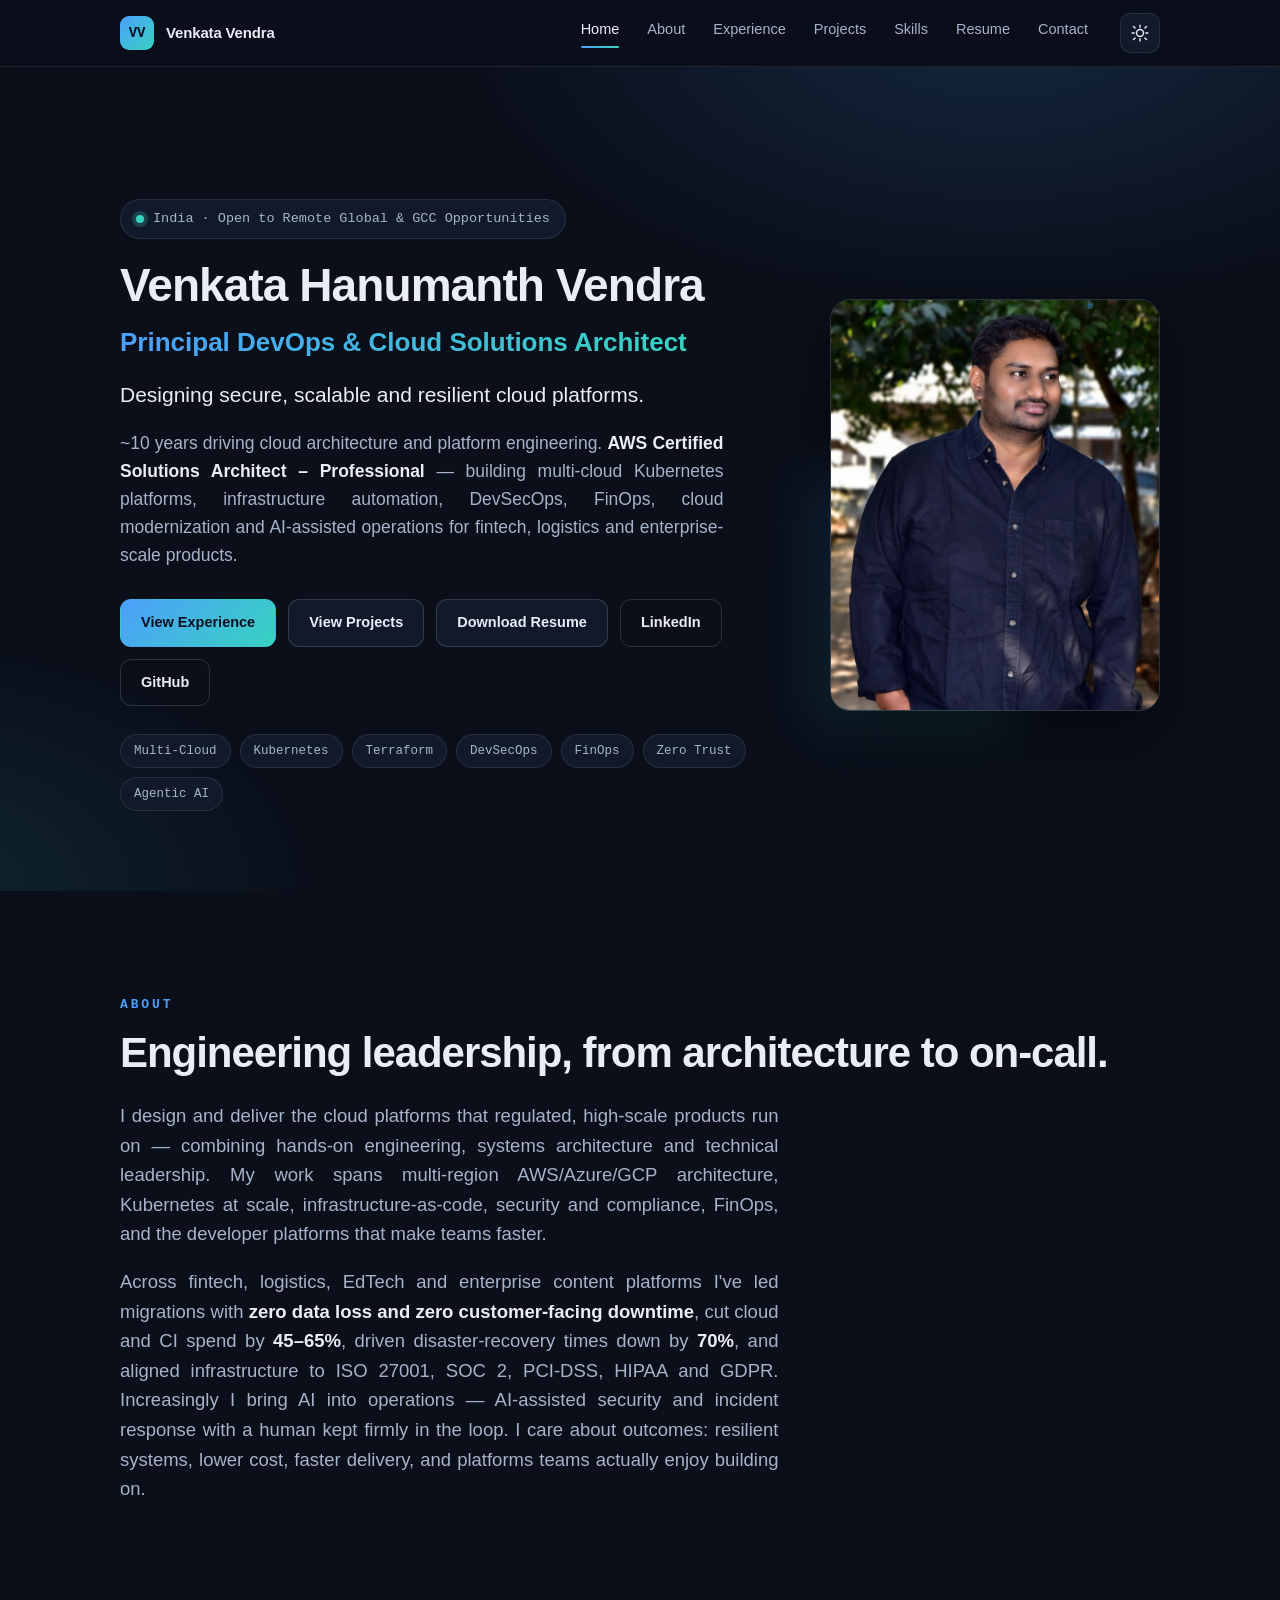
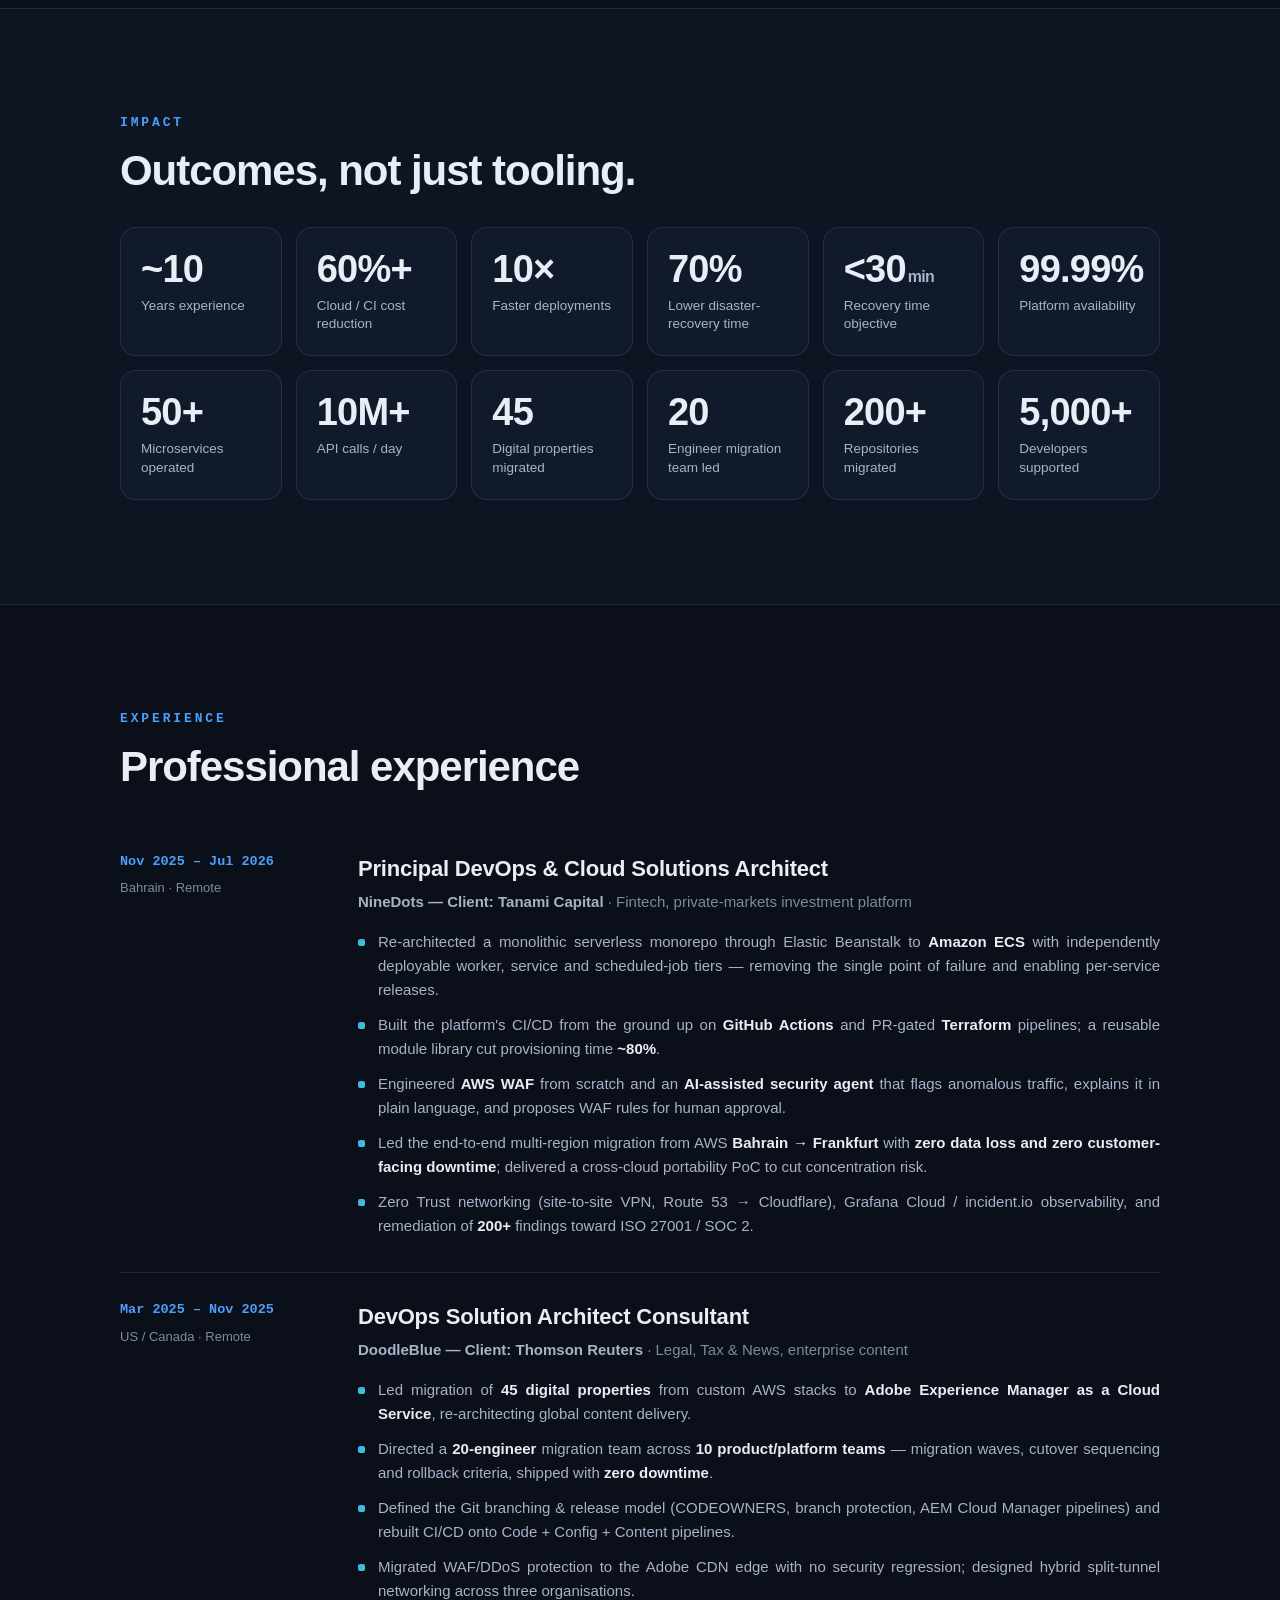
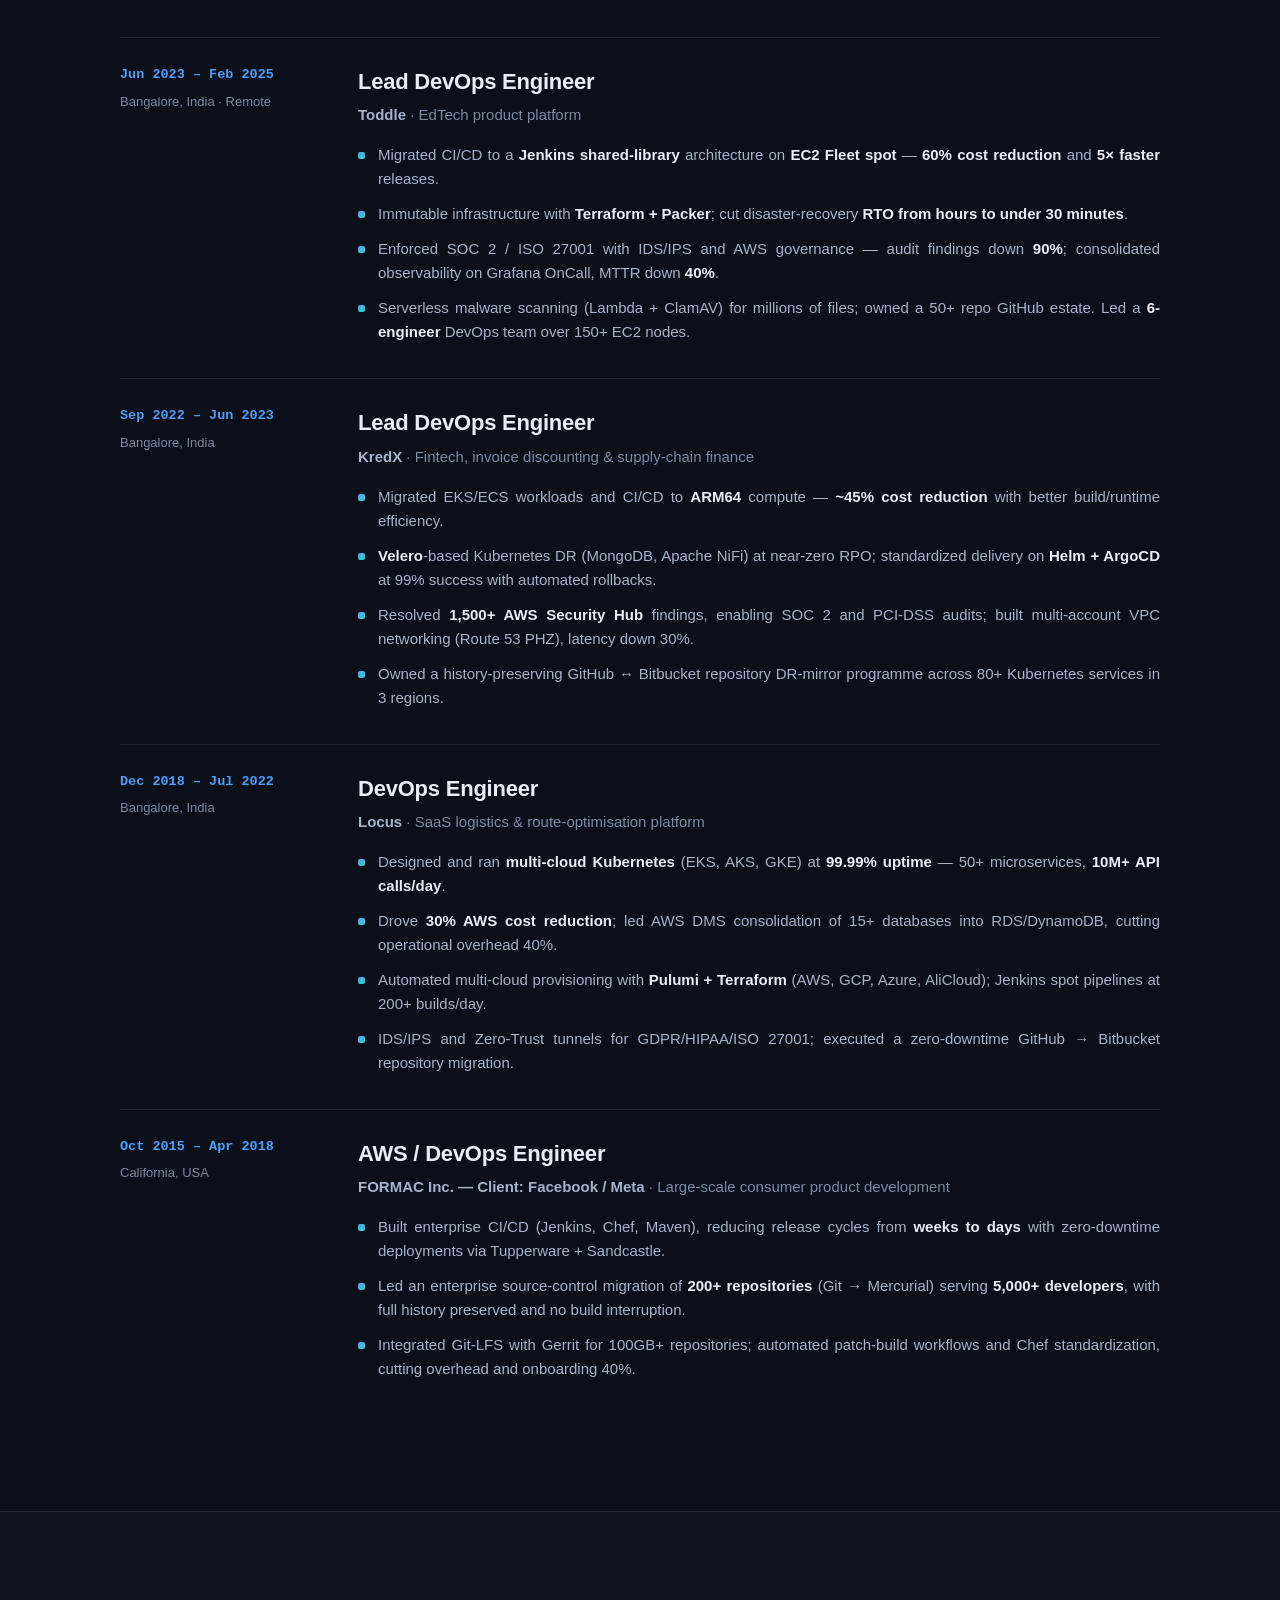
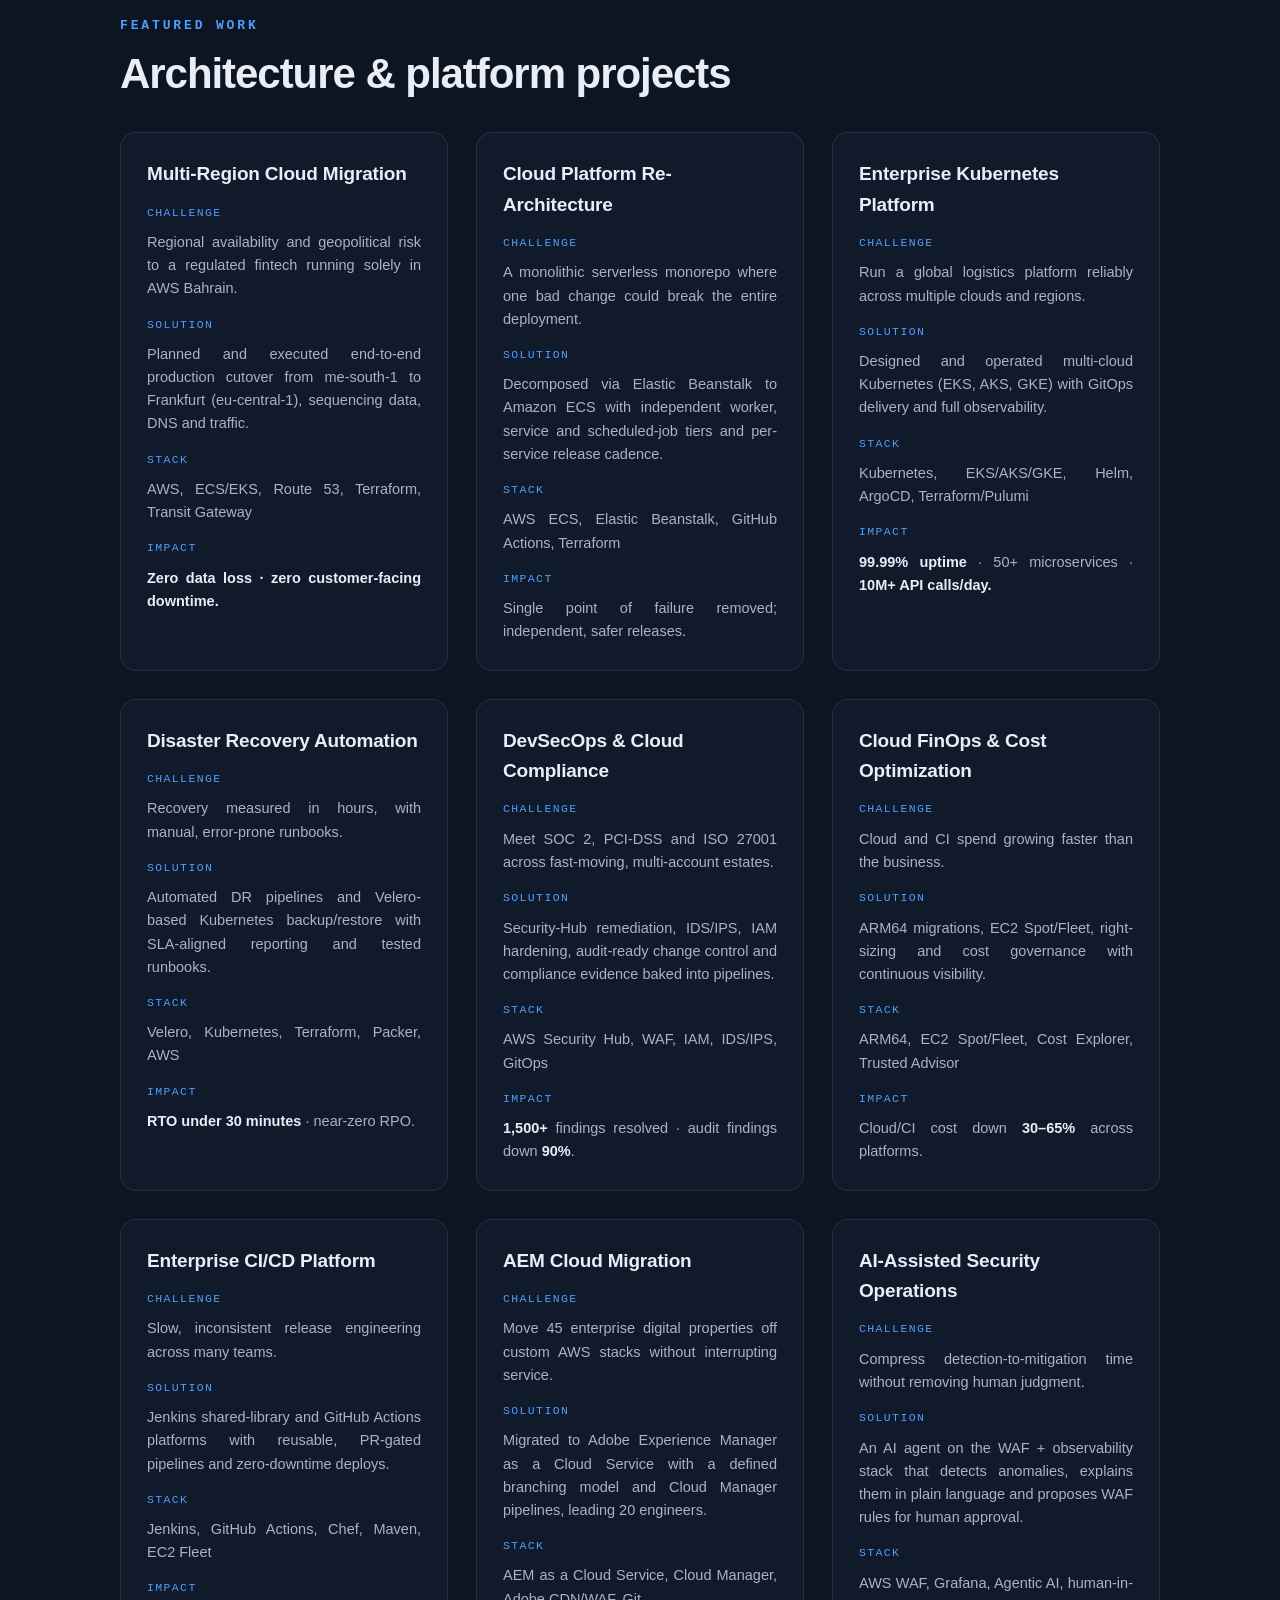
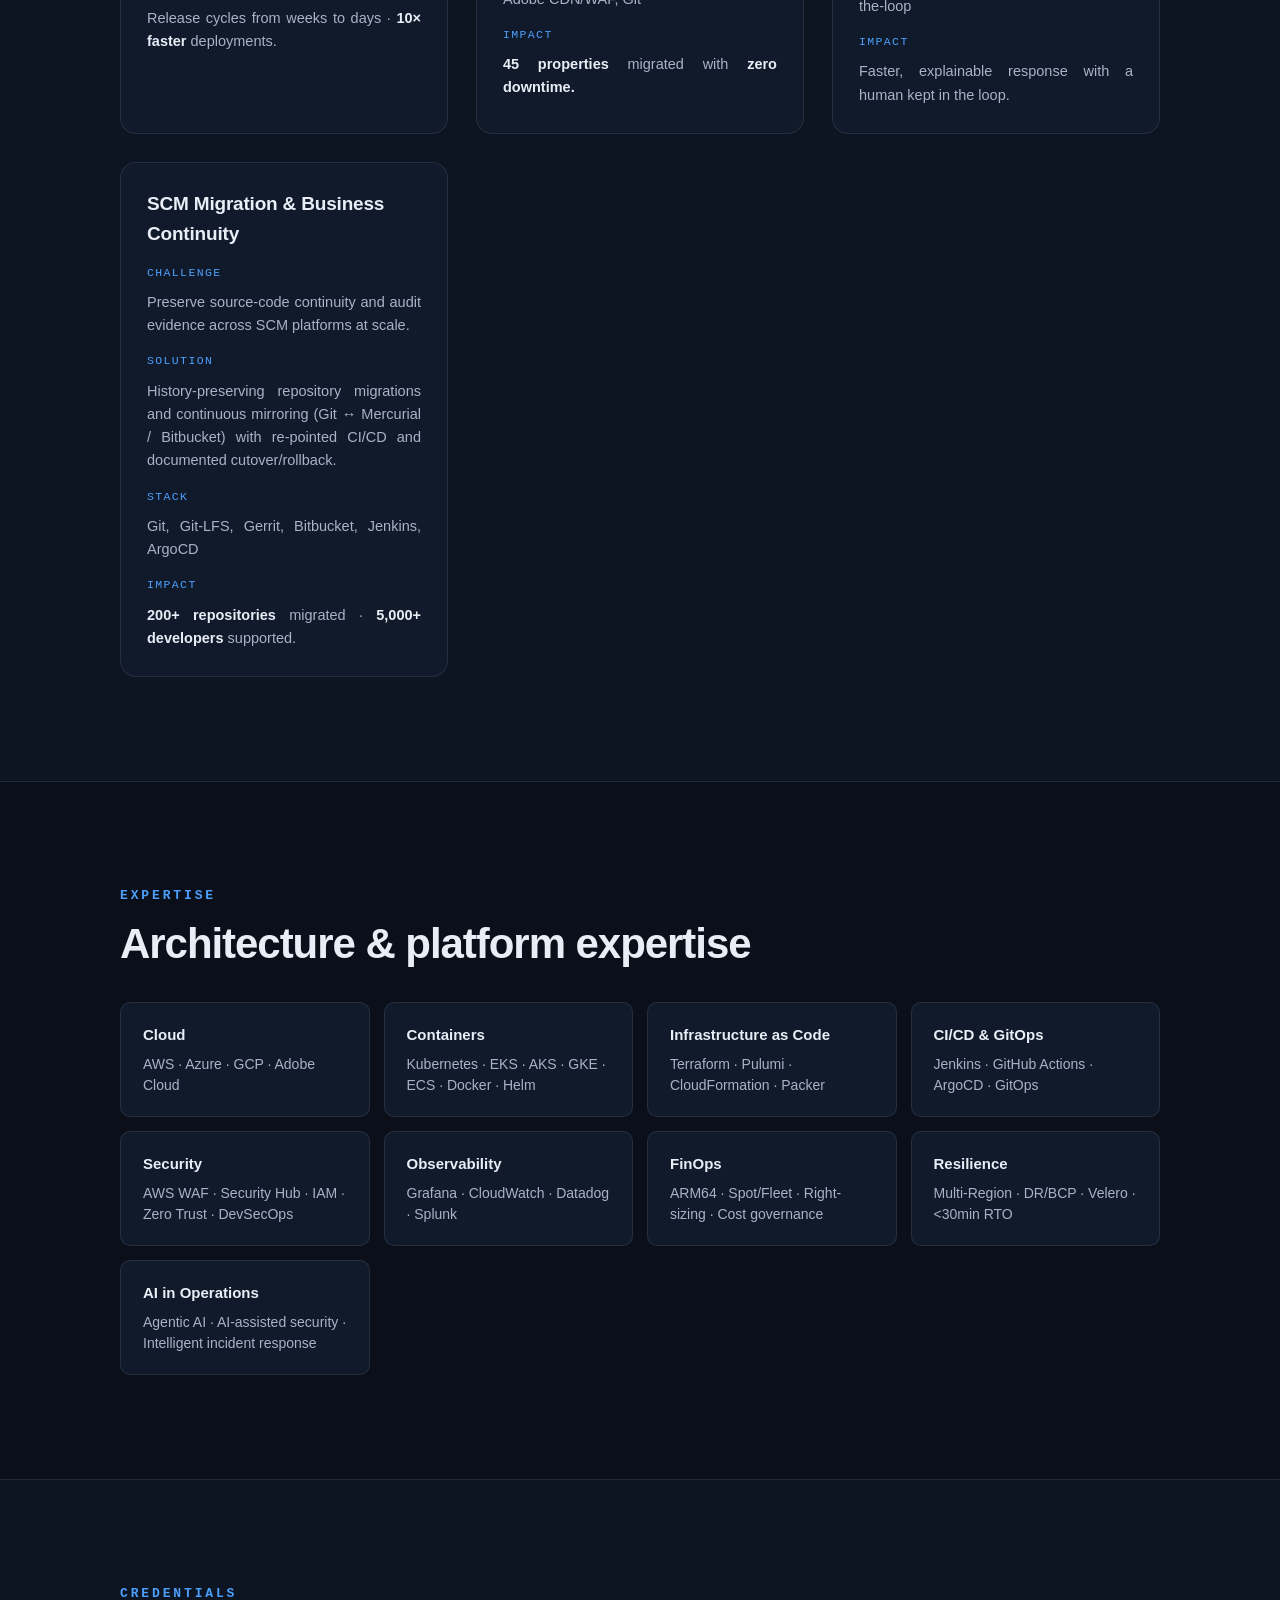
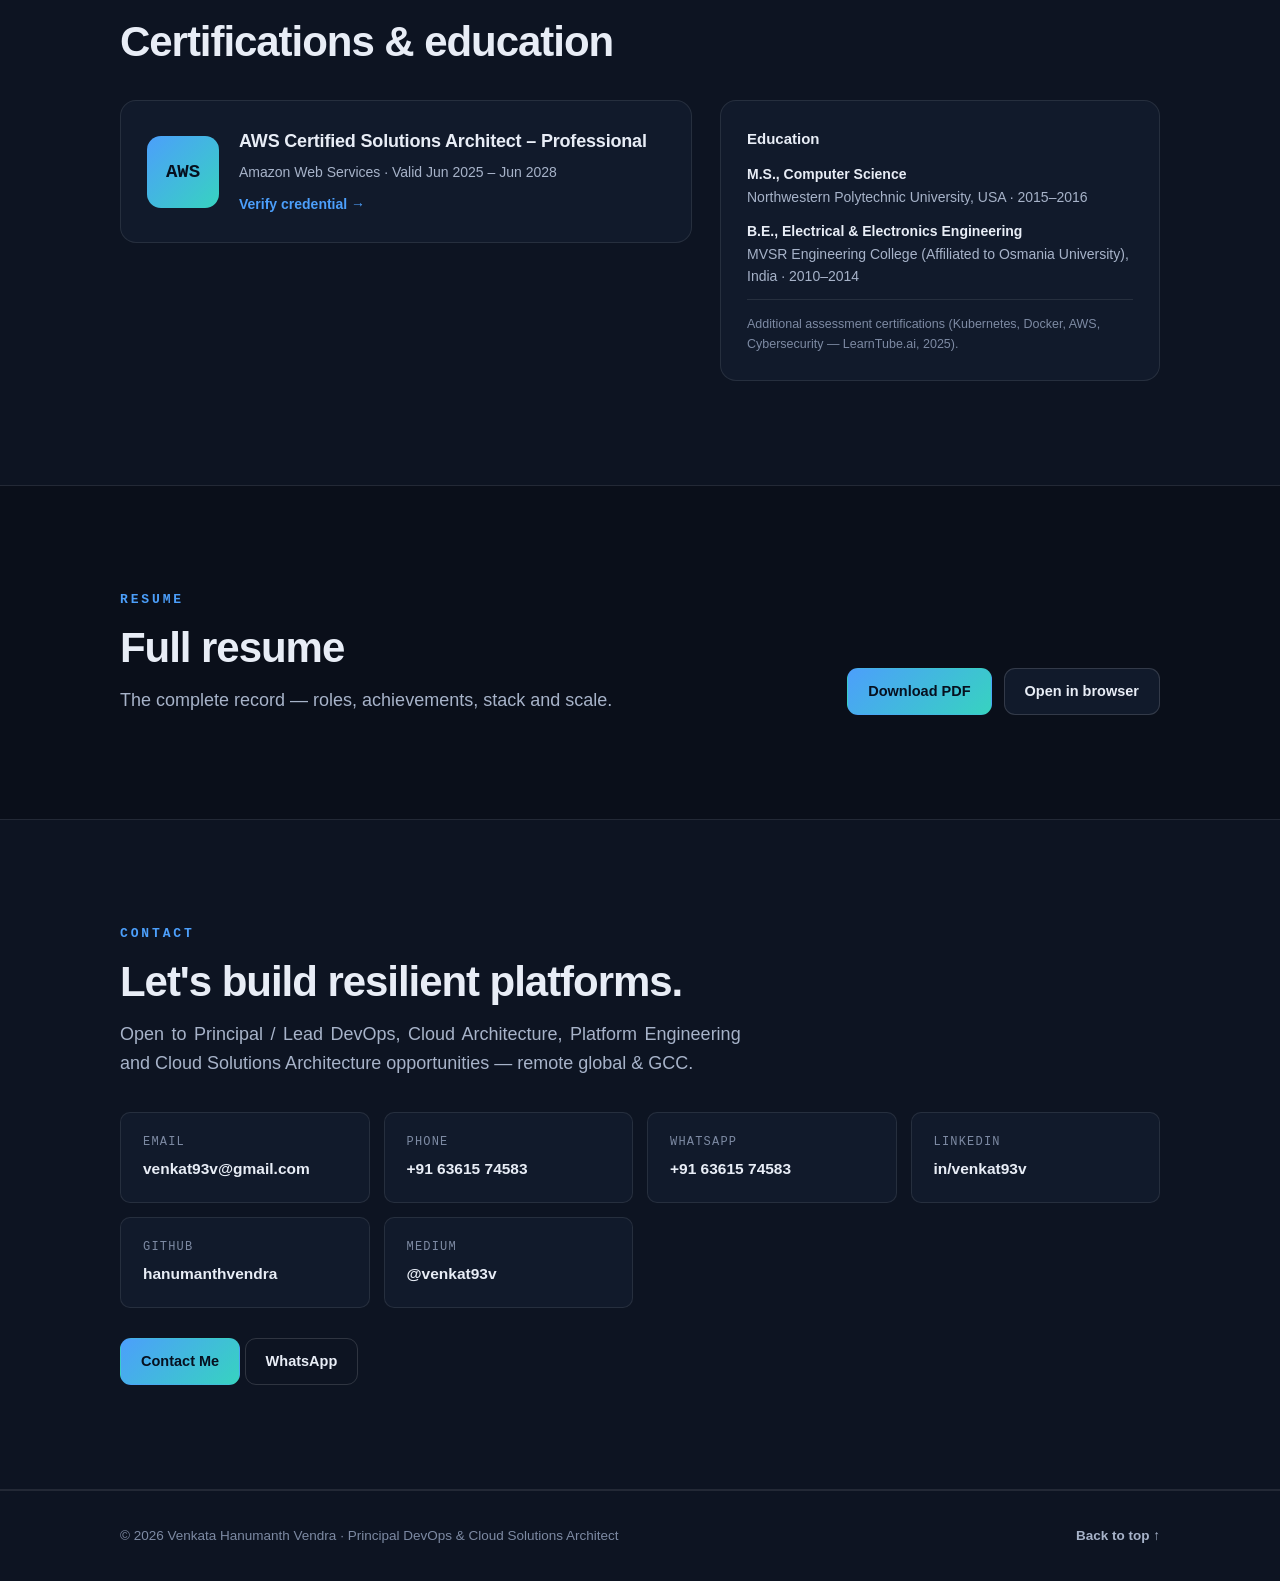
==== index.html @ 3eb90b25 "Update B.E. education to MVSR Engineering College. Clarify the undergraduate institution as MVSR, af" ====
<!doctype html>
<html lang="en" data-theme="dark">
<head>
<meta charset="utf-8">
<meta name="viewport" content="width=device-width, initial-scale=1">
<meta name="color-scheme" content="dark light">

<title>Venkata Hanumanth Vendra | Principal DevOps &amp; Cloud Solutions Architect</title>
<meta name="description" content="Venkata Hanumanth Vendra — Principal DevOps &amp; Cloud Solutions Architect. AWS Certified Solutions Architect – Professional with ~10 years designing secure, scalable, multi-cloud platforms: Kubernetes, Terraform, DevSecOps, FinOps and AI-assisted operations.">
<meta name="author" content="Venkata Hanumanth Vendra">
<link rel="canonical" href="https://hanumanthvendra.github.io/">
<meta name="robots" content="index, follow">

<!-- Open Graph / social -->
<meta property="og:type" content="profile">
<meta property="og:site_name" content="Venkata Hanumanth Vendra">
<meta property="og:title" content="Venkata Hanumanth Vendra | Principal DevOps &amp; Cloud Solutions Architect">
<meta property="og:description" content="AWS Certified Solutions Architect – Professional with ~10 years designing secure, scalable, resilient multi-cloud platforms. Kubernetes · Terraform · DevSecOps · FinOps · AI-assisted operations.">
<meta property="og:url" content="https://hanumanthvendra.github.io/">
<meta property="og:image" content="https://hanumanthvendra.github.io/assets/images/og-image.png">
<meta property="og:image:width" content="1200">
<meta property="og:image:height" content="630">
<meta property="profile:first_name" content="Venkata Hanumanth">
<meta property="profile:last_name" content="Vendra">
<meta name="twitter:card" content="summary_large_image">
<meta name="twitter:title" content="Venkata Hanumanth Vendra | Principal DevOps &amp; Cloud Solutions Architect">
<meta name="twitter:description" content="~10 years designing secure, scalable, resilient multi-cloud platforms. AWS SA – Professional.">
<meta name="twitter:image" content="https://hanumanthvendra.github.io/assets/images/og-image.png">

<meta name="theme-color" content="#0a0f1a">
<link rel="icon" href="assets/images/favicon.svg" type="image/svg+xml">
<!-- Set theme before paint to avoid a flash of the wrong theme -->
<script>
(function(){try{var t=localStorage.getItem('theme');
if(t!=='light'&&t!=='dark')t='dark';
document.documentElement.setAttribute('data-theme',t);}catch(e){}})();
</script>
<link rel="stylesheet" href="assets/css/style.css">

<!-- JSON-LD: Person / ProfilePage -->
<script type="application/ld+json">
{
  "@context": "https://schema.org",
  "@type": "ProfilePage",
  "dateModified": "2026-08-17",
  "mainEntity": {
    "@type": "Person",
    "name": "Venkata Hanumanth Vendra",
    "alternateName": "Venkata V",
    "jobTitle": "Principal DevOps & Cloud Solutions Architect",
    "description": "AWS Certified Solutions Architect – Professional with ~10 years in DevOps transformation, cloud architecture and platform engineering across AWS, Azure and GCP.",
    "url": "https://hanumanthvendra.github.io/",
    "email": "mailto:venkat93v@gmail.com",
    "telephone": "+916361574583",
    "contactPoint": { "@type": "ContactPoint", "contactType": "personal", "telephone": "+916361574583", "email": "venkat93v@gmail.com" },
    "address": { "@type": "PostalAddress", "addressCountry": "India" },
    "knowsAbout": ["AWS","Azure","Google Cloud","Kubernetes","Terraform","Pulumi","Platform Engineering","DevSecOps","FinOps","Cloud Security","Observability","Disaster Recovery","Multi-Region Architecture","Zero Trust","Agentic AI"],
    "alumniOf": [
      { "@type": "CollegeOrUniversity", "name": "Northwestern Polytechnic University" },
      { "@type": "CollegeOrUniversity", "name": "MVSR Engineering College", "description": "Affiliated to Osmania University" }
    ],
    "hasCredential": {
      "@type": "EducationalOccupationalCredential",
      "credentialCategory": "certification",
      "name": "AWS Certified Solutions Architect – Professional",
      "recognizedBy": { "@type": "Organization", "name": "Amazon Web Services" }
    },
    "sameAs": [
      "https://www.linkedin.com/in/venkat93v",
      "https://github.com/hanumanthvendra",
      "https://medium.com/@venkat93v"
    ]
  }
}
</script>
</head>
<body>

<a class="skip-link" href="#about">Skip to content</a>

<!-- ============ NAV ============ -->
<header class="nav" id="top">
  <div class="wrap nav__inner">
    <a class="brand" href="#top" aria-label="Venkata Hanumanth Vendra — home">
      <span class="brand__mark" aria-hidden="true">VV</span>
      <span class="brand__name">Venkata&nbsp;Vendra</span>
    </a>

    <nav class="nav__links" id="menu" aria-label="Primary">
      <a href="#top" class="is-active">Home</a>
      <a href="#about">About</a>
      <a href="#experience">Experience</a>
      <a href="#projects">Projects</a>
      <a href="#skills">Skills</a>
      <a href="#resume">Resume</a>
      <a href="#contact">Contact</a>
    </nav>

    <div class="nav__actions">
      <button class="icon-btn" id="theme-toggle" type="button" aria-label="Toggle dark and light theme" aria-pressed="false">
        <svg class="i-sun" viewBox="0 0 24 24" aria-hidden="true"><circle cx="12" cy="12" r="4.2"/><g stroke-linecap="round"><path d="M12 2.5v2.6M12 18.9v2.6M4.2 4.2l1.9 1.9M17.9 17.9l1.9 1.9M2.5 12h2.6M18.9 12h2.6M4.2 19.8l1.9-1.9M17.9 6.1l1.9-1.9"/></g></svg>
        <svg class="i-moon" viewBox="0 0 24 24" aria-hidden="true"><path d="M20 14.5A8 8 0 1 1 9.5 4a6.4 6.4 0 0 0 10.5 10.5z"/></svg>
      </button>
      <button class="icon-btn nav__burger" id="burger" type="button" aria-label="Open menu" aria-expanded="false" aria-controls="menu">
        <span></span><span></span><span></span>
      </button>
    </div>
  </div>
</header>

<main>

<!-- ============ HERO ============ -->
<section class="hero" aria-labelledby="hero-name">
  <div class="wrap hero__inner">
    <div class="hero__text">
    <p class="hero__status"><span class="dot" aria-hidden="true"></span> India · Open to Remote Global &amp; GCC Opportunities</p>
    <h1 class="hero__name" id="hero-name">Venkata Hanumanth Vendra</h1>
    <p class="hero__title">Principal DevOps &amp; Cloud Solutions Architect</p>
    <p class="hero__tagline">Designing secure, scalable and resilient cloud platforms.</p>
    <p class="hero__desc">
      ~10 years driving cloud architecture and platform engineering. <strong>AWS Certified Solutions
      Architect – Professional</strong> — building multi-cloud Kubernetes platforms, infrastructure
      automation, DevSecOps, FinOps, cloud modernization and AI-assisted operations for fintech,
      logistics and enterprise-scale products.
    </p>
    <div class="hero__cta">
      <a class="btn btn--primary" href="#experience">View Experience</a>
      <a class="btn" href="#projects">View Projects</a>
      <a class="btn" href="assets/Venkata_Hanumanth_Vendra_Resume.pdf" download>Download Resume</a>
      <a class="btn btn--ghost" href="https://www.linkedin.com/in/venkat93v" target="_blank" rel="noopener noreferrer">LinkedIn</a>
      <a class="btn btn--ghost" href="https://github.com/hanumanthvendra" target="_blank" rel="noopener noreferrer">GitHub</a>
    </div>
    <ul class="hero__chips" aria-label="Focus areas">
      <li>Multi-Cloud</li><li>Kubernetes</li><li>Terraform</li><li>DevSecOps</li>
      <li>FinOps</li><li>Zero Trust</li><li>Agentic AI</li>
    </ul>
    </div><!-- /.hero__text -->

    <figure class="hero__figure">
      <img src="assets/images/venkata.jpg" alt="Portrait of Venkata Hanumanth Vendra"
           width="440" height="440" decoding="async"
           onerror="this.closest('.hero__figure').remove()">
    </figure>
  </div>
</section>

<!-- ============ ABOUT ============ -->
<section id="about" class="section" aria-labelledby="about-h">
  <div class="wrap">
    <p class="eyebrow reveal">About</p>
    <h2 class="section__title reveal" id="about-h">Engineering leadership, from architecture to on-call.</h2>
    <div class="about reveal">
      <p>
        I design and deliver the cloud platforms that regulated, high-scale products run on — combining
        hands-on engineering, systems architecture and technical leadership. My work spans multi-region
        AWS/Azure/GCP architecture, Kubernetes at scale, infrastructure-as-code, security and compliance,
        FinOps, and the developer platforms that make teams faster.
      </p>
      <p>
        Across fintech, logistics, EdTech and enterprise content platforms I've led migrations with
        <strong>zero data loss and zero customer-facing downtime</strong>, cut cloud and CI spend by
        <strong>45–65%</strong>, driven disaster-recovery times down by <strong>70%</strong>, and
        aligned infrastructure to ISO&nbsp;27001, SOC&nbsp;2, PCI-DSS, HIPAA and GDPR. Increasingly I
        bring AI into operations — AI-assisted security and incident response with a human kept firmly
        in the loop. I care about outcomes: resilient systems, lower cost, faster delivery, and
        platforms teams actually enjoy building on.
      </p>
    </div>
  </div>
</section>

<!-- ============ IMPACT / METRICS ============ -->
<section id="impact" class="section section--tint" aria-labelledby="impact-h">
  <div class="wrap">
    <p class="eyebrow reveal">Impact</p>
    <h2 class="section__title reveal" id="impact-h">Outcomes, not just tooling.</h2>
    <ul class="metrics" role="list">
      <li class="metric reveal"><span class="metric__n">~10</span><span class="metric__l">Years experience</span></li>
      <li class="metric reveal"><span class="metric__n">60%+</span><span class="metric__l">Cloud / CI cost reduction</span></li>
      <li class="metric reveal"><span class="metric__n">10&times;</span><span class="metric__l">Faster deployments</span></li>
      <li class="metric reveal"><span class="metric__n">70%</span><span class="metric__l">Lower disaster-recovery time</span></li>
      <li class="metric reveal"><span class="metric__n">&lt;30<small>min</small></span><span class="metric__l">Recovery time objective</span></li>
      <li class="metric reveal"><span class="metric__n">99.99%</span><span class="metric__l">Platform availability</span></li>
      <li class="metric reveal"><span class="metric__n">50+</span><span class="metric__l">Microservices operated</span></li>
      <li class="metric reveal"><span class="metric__n">10M+</span><span class="metric__l">API calls / day</span></li>
      <li class="metric reveal"><span class="metric__n">45</span><span class="metric__l">Digital properties migrated</span></li>
      <li class="metric reveal"><span class="metric__n">20</span><span class="metric__l">Engineer migration team led</span></li>
      <li class="metric reveal"><span class="metric__n">200+</span><span class="metric__l">Repositories migrated</span></li>
      <li class="metric reveal"><span class="metric__n">5,000+</span><span class="metric__l">Developers supported</span></li>
    </ul>
  </div>
</section>

<!-- ============ EXPERIENCE ============ -->
<section id="experience" class="section" aria-labelledby="exp-h">
  <div class="wrap">
    <p class="eyebrow reveal">Experience</p>
    <h2 class="section__title reveal" id="exp-h">Professional experience</h2>

    <ol class="timeline" role="list">

      <li class="tl reveal">
        <div class="tl__meta">
          <span class="tl__date">Nov 2025 – Jul 2026</span>
          <span class="tl__loc">Bahrain · Remote</span>
        </div>
        <div class="tl__body">
          <h3 class="tl__role">Principal DevOps &amp; Cloud Solutions Architect</h3>
          <p class="tl__org">NineDots — Client: Tanami Capital <span class="tl__type">· Fintech, private-markets investment platform</span></p>
          <ul class="tl__points">
            <li>Re-architected a monolithic serverless monorepo through Elastic Beanstalk to <strong>Amazon ECS</strong> with independently deployable worker, service and scheduled-job tiers — removing the single point of failure and enabling per-service releases.</li>
            <li>Built the platform's CI/CD from the ground up on <strong>GitHub Actions</strong> and PR-gated <strong>Terraform</strong> pipelines; a reusable module library cut provisioning time <strong>~80%</strong>.</li>
            <li>Engineered <strong>AWS WAF</strong> from scratch and an <strong>AI-assisted security agent</strong> that flags anomalous traffic, explains it in plain language, and proposes WAF rules for human approval.</li>
            <li>Led the end-to-end multi-region migration from AWS <strong>Bahrain → Frankfurt</strong> with <strong>zero data loss and zero customer-facing downtime</strong>; delivered a cross-cloud portability PoC to cut concentration risk.</li>
            <li>Zero Trust networking (site-to-site VPN, Route 53 → Cloudflare), Grafana Cloud / incident.io observability, and remediation of <strong>200+</strong> findings toward ISO 27001 / SOC 2.</li>
          </ul>
        </div>
      </li>

      <li class="tl reveal">
        <div class="tl__meta">
          <span class="tl__date">Mar 2025 – Nov 2025</span>
          <span class="tl__loc">US / Canada · Remote</span>
        </div>
        <div class="tl__body">
          <h3 class="tl__role">DevOps Solution Architect Consultant</h3>
          <p class="tl__org">DoodleBlue — Client: Thomson Reuters <span class="tl__type">· Legal, Tax &amp; News, enterprise content</span></p>
          <ul class="tl__points">
            <li>Led migration of <strong>45 digital properties</strong> from custom AWS stacks to <strong>Adobe Experience Manager as a Cloud Service</strong>, re-architecting global content delivery.</li>
            <li>Directed a <strong>20-engineer</strong> migration team across <strong>10 product/platform teams</strong> — migration waves, cutover sequencing and rollback criteria, shipped with <strong>zero downtime</strong>.</li>
            <li>Defined the Git branching &amp; release model (CODEOWNERS, branch protection, AEM Cloud Manager pipelines) and rebuilt CI/CD onto Code + Config + Content pipelines.</li>
            <li>Migrated WAF/DDoS protection to the Adobe CDN edge with no security regression; designed hybrid split-tunnel networking across three organisations.</li>
          </ul>
        </div>
      </li>

      <li class="tl reveal">
        <div class="tl__meta">
          <span class="tl__date">Jun 2023 – Feb 2025</span>
          <span class="tl__loc">Bangalore, India · Remote</span>
        </div>
        <div class="tl__body">
          <h3 class="tl__role">Lead DevOps Engineer</h3>
          <p class="tl__org">Toddle <span class="tl__type">· EdTech product platform</span></p>
          <ul class="tl__points">
            <li>Migrated CI/CD to a <strong>Jenkins shared-library</strong> architecture on <strong>EC2 Fleet spot</strong> — <strong>60% cost reduction</strong> and <strong>5× faster</strong> releases.</li>
            <li>Immutable infrastructure with <strong>Terraform + Packer</strong>; cut disaster-recovery <strong>RTO from hours to under 30 minutes</strong>.</li>
            <li>Enforced SOC 2 / ISO 27001 with IDS/IPS and AWS governance — audit findings down <strong>90%</strong>; consolidated observability on Grafana OnCall, MTTR down <strong>40%</strong>.</li>
            <li>Serverless malware scanning (Lambda + ClamAV) for millions of files; owned a 50+ repo GitHub estate. Led a <strong>6-engineer</strong> DevOps team over 150+ EC2 nodes.</li>
          </ul>
        </div>
      </li>

      <li class="tl reveal">
        <div class="tl__meta">
          <span class="tl__date">Sep 2022 – Jun 2023</span>
          <span class="tl__loc">Bangalore, India</span>
        </div>
        <div class="tl__body">
          <h3 class="tl__role">Lead DevOps Engineer</h3>
          <p class="tl__org">KredX <span class="tl__type">· Fintech, invoice discounting &amp; supply-chain finance</span></p>
          <ul class="tl__points">
            <li>Migrated EKS/ECS workloads and CI/CD to <strong>ARM64</strong> compute — <strong>~45% cost reduction</strong> with better build/runtime efficiency.</li>
            <li><strong>Velero</strong>-based Kubernetes DR (MongoDB, Apache NiFi) at near-zero RPO; standardized delivery on <strong>Helm + ArgoCD</strong> at 99% success with automated rollbacks.</li>
            <li>Resolved <strong>1,500+ AWS Security Hub</strong> findings, enabling SOC 2 and PCI-DSS audits; built multi-account VPC networking (Route 53 PHZ), latency down 30%.</li>
            <li>Owned a history-preserving GitHub ↔ Bitbucket repository DR-mirror programme across 80+ Kubernetes services in 3 regions.</li>
          </ul>
        </div>
      </li>

      <li class="tl reveal">
        <div class="tl__meta">
          <span class="tl__date">Dec 2018 – Jul 2022</span>
          <span class="tl__loc">Bangalore, India</span>
        </div>
        <div class="tl__body">
          <h3 class="tl__role">DevOps Engineer</h3>
          <p class="tl__org">Locus <span class="tl__type">· SaaS logistics &amp; route-optimisation platform</span></p>
          <ul class="tl__points">
            <li>Designed and ran <strong>multi-cloud Kubernetes</strong> (EKS, AKS, GKE) at <strong>99.99% uptime</strong> — 50+ microservices, <strong>10M+ API calls/day</strong>.</li>
            <li>Drove <strong>30% AWS cost reduction</strong>; led AWS DMS consolidation of 15+ databases into RDS/DynamoDB, cutting operational overhead 40%.</li>
            <li>Automated multi-cloud provisioning with <strong>Pulumi + Terraform</strong> (AWS, GCP, Azure, AliCloud); Jenkins spot pipelines at 200+ builds/day.</li>
            <li>IDS/IPS and Zero-Trust tunnels for GDPR/HIPAA/ISO 27001; executed a zero-downtime GitHub → Bitbucket repository migration.</li>
          </ul>
        </div>
      </li>

      <li class="tl reveal">
        <div class="tl__meta">
          <span class="tl__date">Oct 2015 – Apr 2018</span>
          <span class="tl__loc">California, USA</span>
        </div>
        <div class="tl__body">
          <h3 class="tl__role">AWS / DevOps Engineer</h3>
          <p class="tl__org">FORMAC Inc. — Client: Facebook / Meta <span class="tl__type">· Large-scale consumer product development</span></p>
          <ul class="tl__points">
            <li>Built enterprise CI/CD (Jenkins, Chef, Maven), reducing release cycles from <strong>weeks to days</strong> with zero-downtime deployments via Tupperware + Sandcastle.</li>
            <li>Led an enterprise source-control migration of <strong>200+ repositories</strong> (Git → Mercurial) serving <strong>5,000+ developers</strong>, with full history preserved and no build interruption.</li>
            <li>Integrated Git-LFS with Gerrit for 100GB+ repositories; automated patch-build workflows and Chef standardization, cutting overhead and onboarding 40%.</li>
          </ul>
        </div>
      </li>

    </ol>
  </div>
</section>

<!-- ============ PROJECTS ============ -->
<section id="projects" class="section section--tint" aria-labelledby="proj-h">
  <div class="wrap">
    <p class="eyebrow reveal">Featured work</p>
    <h2 class="section__title reveal" id="proj-h">Architecture &amp; platform projects</h2>
    <div class="cards" role="list">

      <article class="card reveal" role="listitem">
        <h3 class="card__t">Multi-Region Cloud Migration</h3>
        <dl class="card__dl">
          <dt>Challenge</dt><dd>Regional availability and geopolitical risk to a regulated fintech running solely in AWS Bahrain.</dd>
          <dt>Solution</dt><dd>Planned and executed end-to-end production cutover from me-south-1 to Frankfurt (eu-central-1), sequencing data, DNS and traffic.</dd>
          <dt>Stack</dt><dd>AWS, ECS/EKS, Route 53, Terraform, Transit Gateway</dd>
          <dt>Impact</dt><dd><strong>Zero data loss · zero customer-facing downtime.</strong></dd>
        </dl>
      </article>

      <article class="card reveal" role="listitem">
        <h3 class="card__t">Cloud Platform Re-Architecture</h3>
        <dl class="card__dl">
          <dt>Challenge</dt><dd>A monolithic serverless monorepo where one bad change could break the entire deployment.</dd>
          <dt>Solution</dt><dd>Decomposed via Elastic Beanstalk to Amazon ECS with independent worker, service and scheduled-job tiers and per-service release cadence.</dd>
          <dt>Stack</dt><dd>AWS ECS, Elastic Beanstalk, GitHub Actions, Terraform</dd>
          <dt>Impact</dt><dd>Single point of failure removed; independent, safer releases.</dd>
        </dl>
      </article>

      <article class="card reveal" role="listitem">
        <h3 class="card__t">Enterprise Kubernetes Platform</h3>
        <dl class="card__dl">
          <dt>Challenge</dt><dd>Run a global logistics platform reliably across multiple clouds and regions.</dd>
          <dt>Solution</dt><dd>Designed and operated multi-cloud Kubernetes (EKS, AKS, GKE) with GitOps delivery and full observability.</dd>
          <dt>Stack</dt><dd>Kubernetes, EKS/AKS/GKE, Helm, ArgoCD, Terraform/Pulumi</dd>
          <dt>Impact</dt><dd><strong>99.99% uptime</strong> · 50+ microservices · <strong>10M+ API calls/day.</strong></dd>
        </dl>
      </article>

      <article class="card reveal" role="listitem">
        <h3 class="card__t">Disaster Recovery Automation</h3>
        <dl class="card__dl">
          <dt>Challenge</dt><dd>Recovery measured in hours, with manual, error-prone runbooks.</dd>
          <dt>Solution</dt><dd>Automated DR pipelines and Velero-based Kubernetes backup/restore with SLA-aligned reporting and tested runbooks.</dd>
          <dt>Stack</dt><dd>Velero, Kubernetes, Terraform, Packer, AWS</dd>
          <dt>Impact</dt><dd><strong>RTO under 30 minutes</strong> · near-zero RPO.</dd>
        </dl>
      </article>

      <article class="card reveal" role="listitem">
        <h3 class="card__t">DevSecOps &amp; Cloud Compliance</h3>
        <dl class="card__dl">
          <dt>Challenge</dt><dd>Meet SOC 2, PCI-DSS and ISO 27001 across fast-moving, multi-account estates.</dd>
          <dt>Solution</dt><dd>Security-Hub remediation, IDS/IPS, IAM hardening, audit-ready change control and compliance evidence baked into pipelines.</dd>
          <dt>Stack</dt><dd>AWS Security Hub, WAF, IAM, IDS/IPS, GitOps</dd>
          <dt>Impact</dt><dd><strong>1,500+</strong> findings resolved · audit findings down <strong>90%</strong>.</dd>
        </dl>
      </article>

      <article class="card reveal" role="listitem">
        <h3 class="card__t">Cloud FinOps &amp; Cost Optimization</h3>
        <dl class="card__dl">
          <dt>Challenge</dt><dd>Cloud and CI spend growing faster than the business.</dd>
          <dt>Solution</dt><dd>ARM64 migrations, EC2 Spot/Fleet, right-sizing and cost governance with continuous visibility.</dd>
          <dt>Stack</dt><dd>ARM64, EC2 Spot/Fleet, Cost Explorer, Trusted Advisor</dd>
          <dt>Impact</dt><dd>Cloud/CI cost down <strong>30–65%</strong> across platforms.</dd>
        </dl>
      </article>

      <article class="card reveal" role="listitem">
        <h3 class="card__t">Enterprise CI/CD Platform</h3>
        <dl class="card__dl">
          <dt>Challenge</dt><dd>Slow, inconsistent release engineering across many teams.</dd>
          <dt>Solution</dt><dd>Jenkins shared-library and GitHub Actions platforms with reusable, PR-gated pipelines and zero-downtime deploys.</dd>
          <dt>Stack</dt><dd>Jenkins, GitHub Actions, Chef, Maven, EC2 Fleet</dd>
          <dt>Impact</dt><dd>Release cycles from weeks to days · <strong>10× faster</strong> deployments.</dd>
        </dl>
      </article>

      <article class="card reveal" role="listitem">
        <h3 class="card__t">AEM Cloud Migration</h3>
        <dl class="card__dl">
          <dt>Challenge</dt><dd>Move 45 enterprise digital properties off custom AWS stacks without interrupting service.</dd>
          <dt>Solution</dt><dd>Migrated to Adobe Experience Manager as a Cloud Service with a defined branching model and Cloud Manager pipelines, leading 20 engineers.</dd>
          <dt>Stack</dt><dd>AEM as a Cloud Service, Cloud Manager, Adobe CDN/WAF, Git</dd>
          <dt>Impact</dt><dd><strong>45 properties</strong> migrated with <strong>zero downtime.</strong></dd>
        </dl>
      </article>

      <article class="card reveal" role="listitem">
        <h3 class="card__t">AI-Assisted Security Operations</h3>
        <dl class="card__dl">
          <dt>Challenge</dt><dd>Compress detection-to-mitigation time without removing human judgment.</dd>
          <dt>Solution</dt><dd>An AI agent on the WAF + observability stack that detects anomalies, explains them in plain language and proposes WAF rules for human approval.</dd>
          <dt>Stack</dt><dd>AWS WAF, Grafana, Agentic AI, human-in-the-loop</dd>
          <dt>Impact</dt><dd>Faster, explainable response with a human kept in the loop.</dd>
        </dl>
      </article>

      <article class="card reveal" role="listitem">
        <h3 class="card__t">SCM Migration &amp; Business Continuity</h3>
        <dl class="card__dl">
          <dt>Challenge</dt><dd>Preserve source-code continuity and audit evidence across SCM platforms at scale.</dd>
          <dt>Solution</dt><dd>History-preserving repository migrations and continuous mirroring (Git ↔ Mercurial / Bitbucket) with re-pointed CI/CD and documented cutover/rollback.</dd>
          <dt>Stack</dt><dd>Git, Git-LFS, Gerrit, Bitbucket, Jenkins, ArgoCD</dd>
          <dt>Impact</dt><dd><strong>200+ repositories</strong> migrated · <strong>5,000+ developers</strong> supported.</dd>
        </dl>
      </article>

    </div>
  </div>
</section>

<!-- ============ SKILLS ============ -->
<section id="skills" class="section" aria-labelledby="skills-h">
  <div class="wrap">
    <p class="eyebrow reveal">Expertise</p>
    <h2 class="section__title reveal" id="skills-h">Architecture &amp; platform expertise</h2>
    <div class="skills" role="list">
      <div class="skill reveal" role="listitem"><h3>Cloud</h3><p>AWS · Azure · GCP · Adobe Cloud</p></div>
      <div class="skill reveal" role="listitem"><h3>Containers</h3><p>Kubernetes · EKS · AKS · GKE · ECS · Docker · Helm</p></div>
      <div class="skill reveal" role="listitem"><h3>Infrastructure as Code</h3><p>Terraform · Pulumi · CloudFormation · Packer</p></div>
      <div class="skill reveal" role="listitem"><h3>CI/CD &amp; GitOps</h3><p>Jenkins · GitHub Actions · ArgoCD · GitOps</p></div>
      <div class="skill reveal" role="listitem"><h3>Security</h3><p>AWS WAF · Security Hub · IAM · Zero Trust · DevSecOps</p></div>
      <div class="skill reveal" role="listitem"><h3>Observability</h3><p>Grafana · CloudWatch · Datadog · Splunk</p></div>
      <div class="skill reveal" role="listitem"><h3>FinOps</h3><p>ARM64 · Spot/Fleet · Right-sizing · Cost governance</p></div>
      <div class="skill reveal" role="listitem"><h3>Resilience</h3><p>Multi-Region · DR/BCP · Velero · &lt;30min RTO</p></div>
      <div class="skill reveal" role="listitem"><h3>AI in Operations</h3><p>Agentic AI · AI-assisted security · Intelligent incident response</p></div>
    </div>
  </div>
</section>

<!-- ============ CERTIFICATIONS + EDUCATION ============ -->
<section id="certifications" class="section section--tint" aria-labelledby="cert-h">
  <div class="wrap">
    <p class="eyebrow reveal">Credentials</p>
    <h2 class="section__title reveal" id="cert-h">Certifications &amp; education</h2>
    <div class="creds">
      <article class="cert reveal">
        <div class="cert__badge" aria-hidden="true">AWS</div>
        <div>
          <h3 class="cert__t">AWS Certified Solutions Architect – Professional</h3>
          <p class="cert__meta">Amazon Web Services · Valid Jun 2025 – Jun 2028</p>
          <a class="cert__link" href="https://aws.amazon.com/verification" target="_blank" rel="noopener noreferrer">Verify credential →</a>
        </div>
      </article>
      <div class="creds__side reveal">
        <div class="edu">
          <h3>Education</h3>
          <p><strong>M.S., Computer Science</strong><br>Northwestern Polytechnic University, USA · 2015–2016</p>
          <p><strong>B.E., Electrical &amp; Electronics Engineering</strong><br>MVSR Engineering College (Affiliated to Osmania University), India · 2010–2014</p>
        </div>
        <p class="creds__note">Additional assessment certifications (Kubernetes, Docker, AWS, Cybersecurity — LearnTube.ai, 2025).</p>
      </div>
    </div>
  </div>
</section>

<!-- ============ VIDEO ============ -->
<!-- ============ RESUME ============ -->
<section id="resume" class="section" aria-labelledby="resume-h">
  <div class="wrap resume">
    <div class="reveal">
      <p class="eyebrow">Resume</p>
      <h2 class="section__title" id="resume-h">Full resume</h2>
      <p class="section__lead">The complete record — roles, achievements, stack and scale.</p>
    </div>
    <div class="resume__actions reveal">
      <a class="btn btn--primary" href="assets/Venkata_Hanumanth_Vendra_Resume.pdf" download>Download PDF</a>
      <a class="btn" href="assets/Venkata_Hanumanth_Vendra_Resume.pdf" target="_blank" rel="noopener noreferrer">Open in browser</a>
    </div>
  </div>
</section>

<!-- ============ CONTACT ============ -->
<section id="contact" class="section section--tint" aria-labelledby="contact-h">
  <div class="wrap contact">
    <p class="eyebrow reveal">Contact</p>
    <h2 class="section__title reveal" id="contact-h">Let's build resilient platforms.</h2>
    <p class="section__lead reveal">Open to Principal / Lead DevOps, Cloud Architecture, Platform Engineering and Cloud Solutions Architecture opportunities — remote global &amp; GCC.</p>
    <div class="contact__grid reveal" role="list">
      <a class="contact__card" role="listitem" href="mailto:venkat93v@gmail.com">
        <span class="contact__k">Email</span><span class="contact__v">venkat93v@gmail.com</span>
      </a>
      <a class="contact__card" role="listitem" href="tel:+916361574583">
        <span class="contact__k">Phone</span><span class="contact__v">+91 63615 74583</span>
      </a>
      <a class="contact__card" role="listitem" href="https://wa.me/916361574583" target="_blank" rel="noopener noreferrer">
        <span class="contact__k">WhatsApp</span><span class="contact__v">+91 63615 74583</span>
      </a>
      <a class="contact__card" role="listitem" href="https://www.linkedin.com/in/venkat93v" target="_blank" rel="noopener noreferrer">
        <span class="contact__k">LinkedIn</span><span class="contact__v">in/venkat93v</span>
      </a>
      <a class="contact__card" role="listitem" href="https://github.com/hanumanthvendra" target="_blank" rel="noopener noreferrer">
        <span class="contact__k">GitHub</span><span class="contact__v">hanumanthvendra</span>
      </a>
      <a class="contact__card" role="listitem" href="https://medium.com/@venkat93v" target="_blank" rel="noopener noreferrer">
        <span class="contact__k">Medium</span><span class="contact__v">@venkat93v</span>
      </a>
    </div>
    <div class="contact__cta reveal">
      <a class="btn btn--primary" href="mailto:venkat93v@gmail.com?subject=Opportunity%20for%20Venkata%20Hanumanth%20Vendra">Contact Me</a>
      <a class="btn btn--ghost" href="https://wa.me/916361574583?text=Hi%20Venkata%2C%20I%27d%20like%20to%20connect%20about%20an%20opportunity." target="_blank" rel="noopener noreferrer">WhatsApp</a>
    </div>
  </div>
</section>

</main>

<footer class="footer">
  <div class="wrap footer__inner">
    <p>&copy; <span id="year">2026</span> Venkata Hanumanth Vendra · Principal DevOps &amp; Cloud Solutions Architect</p>
    <a href="#top" class="footer__top">Back to top ↑</a>
  </div>
</footer>

<script src="assets/js/main.js" defer></script>
</body>
</html>
---- assets/css/style.css ----
/* ============================================================
   Venkata Hanumanth Vendra — portfolio
   Vanilla CSS · dark + light · responsive · accessible
   ============================================================ */

:root{
  --bg:#0a0f1a; --bg-2:#0d1422; --panel:#111a2b; --panel-2:#152039;
  --line:rgba(255,255,255,.09); --line-2:rgba(255,255,255,.14);
  --ink:#e8edf6; --ink-2:#a7b3c9; --ink-3:#7d8aa3;
  --accent:#4c9ffb; --accent-2:#37d3c0; --accent-ink:#06101f;
  --shadow:0 24px 60px rgba(0,0,0,.45);
  --radius:16px; --radius-sm:10px;
  --wrap:1120px; --gap:clamp(18px,3vw,28px);
  --font:-apple-system,BlinkMacSystemFont,"Segoe UI",Roboto,Helvetica,Arial,"Inter",sans-serif;
  --mono:"SF Mono",ui-monospace,SFMono-Regular,Menlo,Consolas,monospace;
}
:root[data-theme="light"]{
  --bg:#ffffff; --bg-2:#f5f7fb; --panel:#ffffff; --panel-2:#f7f9fc;
  --line:rgba(16,26,46,.10); --line-2:rgba(16,26,46,.16);
  --ink:#0f1a2e; --ink-2:#4a5a75; --ink-3:#6b7890;
  --accent:#1f6fe0; --accent-2:#0aa896; --accent-ink:#ffffff;
  --shadow:0 20px 50px rgba(16,26,46,.10);
}

*{box-sizing:border-box;margin:0;padding:0}
html{scroll-behavior:smooth;scroll-padding-top:84px;-webkit-text-size-adjust:100%}
@media (prefers-reduced-motion: reduce){ html{scroll-behavior:auto} }

body{
  font-family:var(--font); color:var(--ink); background:var(--bg);
  line-height:1.6; -webkit-font-smoothing:antialiased; text-rendering:optimizeLegibility;
  overflow-x:hidden;
}
img{max-width:100%;display:block}
a{color:inherit;text-decoration:none}

:focus-visible{outline:2.5px solid var(--accent);outline-offset:3px;border-radius:4px}

.wrap{width:100%;max-width:var(--wrap);margin-inline:auto;padding-inline:clamp(20px,5vw,40px)}

.skip-link{position:absolute;left:12px;top:-60px;background:var(--accent);color:var(--accent-ink);
  padding:10px 16px;border-radius:8px;font-weight:700;z-index:200;transition:top .2s}
.skip-link:focus{top:12px}

/* ---------- reveal animation ---------- */
.reveal{opacity:0;transform:translateY(18px);transition:opacity .6s ease,transform .6s ease}
.reveal.in{opacity:1;transform:none}
@media (prefers-reduced-motion: reduce){ .reveal{opacity:1;transform:none;transition:none} }

/* ============ NAV ============ */
.nav{position:sticky;top:0;z-index:100;background:color-mix(in srgb,var(--bg) 82%,transparent);
  backdrop-filter:saturate(150%) blur(14px);border-bottom:1px solid var(--line)}
.nav__inner{display:flex;align-items:center;gap:20px;height:66px}
.brand{display:flex;align-items:center;gap:12px;font-weight:700;letter-spacing:-.01em;margin-right:auto}
.brand__mark{display:grid;place-items:center;width:34px;height:34px;border-radius:9px;
  font-family:var(--mono);font-size:14px;font-weight:700;color:var(--accent-ink);
  background:linear-gradient(135deg,var(--accent),var(--accent-2))}
.brand__name{font-size:15px}
.nav__links{display:flex;gap:4px}
.nav__links a{font-size:14.5px;color:var(--ink-2);padding:9px 12px;border-radius:8px;
  font-weight:500;transition:color .2s,background .2s;white-space:nowrap}
.nav__links a:hover{color:var(--ink);background:var(--panel)}
.nav__links a.is-active{color:var(--ink)}
.nav__links a.is-active::after{content:"";display:block;height:2px;margin-top:5px;border-radius:2px;
  background:linear-gradient(90deg,var(--accent),var(--accent-2))}
.nav__actions{display:flex;align-items:center;gap:8px}
.icon-btn{display:grid;place-items:center;width:40px;height:40px;border-radius:10px;cursor:pointer;
  background:var(--panel);border:1px solid var(--line);color:var(--ink)}
.icon-btn:hover{border-color:var(--line-2)}
.icon-btn svg{width:20px;height:20px;fill:none;stroke:currentColor;stroke-width:1.7}
#theme-toggle .i-moon{display:none}
:root[data-theme="light"] #theme-toggle .i-sun{display:none}
:root[data-theme="light"] #theme-toggle .i-moon{display:block}
.nav__burger{display:none;flex-direction:column;gap:5px}
.nav__burger span{width:18px;height:2px;background:currentColor;border-radius:2px;transition:transform .25s,opacity .2s}
.nav__burger[aria-expanded="true"] span:nth-child(1){transform:translateY(7px) rotate(45deg)}
.nav__burger[aria-expanded="true"] span:nth-child(2){opacity:0}
.nav__burger[aria-expanded="true"] span:nth-child(3){transform:translateY(-7px) rotate(-45deg)}

/* ============ HERO ============ */
.hero{position:relative;padding:clamp(72px,12vw,132px) 0 clamp(48px,7vw,80px);
  background:
    radial-gradient(900px 480px at 78% -6%, color-mix(in srgb,var(--accent) 16%,transparent), transparent 60%),
    radial-gradient(700px 420px at -8% 100%, color-mix(in srgb,var(--accent-2) 12%,transparent), transparent 60%);
}
.hero__inner{display:flex;gap:clamp(28px,5vw,60px);align-items:center}
.hero__text{flex:1 1 auto;min-width:0;width:100%}
.hero__figure{flex:0 0 clamp(200px,26vw,330px);width:clamp(200px,26vw,330px);max-width:100%;margin:0;position:relative}
.hero__figure::before{content:"";position:absolute;inset:auto auto -16px -16px;width:62%;height:62%;
  border-radius:24px;background:linear-gradient(135deg,var(--accent),var(--accent-2));opacity:.16;filter:blur(26px);z-index:-1}
.hero__figure img{display:block;width:100%;height:auto;aspect-ratio:4/5;object-fit:cover;object-position:center 16%;
  border-radius:20px;border:1px solid var(--line-2);box-shadow:var(--shadow)}
.hero__status{display:inline-flex;align-items:center;gap:9px;font-family:var(--mono);font-size:13.5px;
  color:var(--ink-2);border:1px solid var(--line);background:var(--panel);border-radius:999px;padding:8px 15px;
  max-width:100%;flex-wrap:wrap}
.hero__status .dot{width:8px;height:8px;border-radius:50%;background:var(--accent-2);flex:none;
  box-shadow:0 0 0 4px color-mix(in srgb,var(--accent-2) 22%,transparent)}
.hero__name{font-size:clamp(28px,4.2vw,46px);line-height:1.08;letter-spacing:-.02em;font-weight:800;margin-top:22px;
  overflow-wrap:anywhere;word-break:break-word}
.hero__title{font-size:clamp(19px,2.6vw,26px);font-weight:600;margin-top:12px;
  background:linear-gradient(90deg,var(--accent),var(--accent-2));-webkit-background-clip:text;background-clip:text;color:transparent;width:fit-content;max-width:100%}
.hero__tagline{font-size:clamp(17px,2.2vw,21px);color:var(--ink);margin-top:14px;font-weight:500;max-width:none;text-wrap:balance}
.hero__desc{font-size:clamp(15.5px,1.7vw,17.5px);color:var(--ink-2);margin-top:18px;max-width:62ch;
  text-align:justify;-webkit-hyphens:auto;hyphens:auto}
.hero__desc strong{color:var(--ink);font-weight:650}
.hero__cta{display:flex;flex-wrap:wrap;gap:12px;margin-top:30px}
.hero__chips{list-style:none;display:flex;flex-wrap:wrap;gap:9px;margin-top:28px}
.hero__chips li{font-family:var(--mono);font-size:12.5px;color:var(--ink-2);
  border:1px solid var(--line);border-radius:999px;padding:6px 13px;background:var(--panel)}

/* ============ BUTTONS ============ */
.btn{display:inline-flex;align-items:center;gap:8px;font-size:14.5px;font-weight:650;
  padding:11px 20px;border-radius:11px;border:1px solid var(--line-2);background:var(--panel);
  color:var(--ink);cursor:pointer;transition:transform .15s,border-color .2s,background .2s,box-shadow .2s}
.btn:hover{transform:translateY(-2px);border-color:var(--accent)}
.btn--primary{background:linear-gradient(135deg,var(--accent),var(--accent-2));color:var(--accent-ink);border-color:transparent}
.btn--primary:hover{box-shadow:0 12px 28px color-mix(in srgb,var(--accent) 40%,transparent)}
.btn--ghost{background:transparent}
@media (prefers-reduced-motion: reduce){ .btn:hover{transform:none} }

/* ============ SECTIONS ============ */
.section{padding:clamp(64px,9vw,104px) 0}
.section--tint{background:var(--bg-2);border-block:1px solid var(--line)}
.eyebrow{font-family:var(--mono);font-size:13px;letter-spacing:.22em;text-transform:uppercase;
  color:var(--accent);font-weight:600}
.section__title{font-size:clamp(27px,4vw,42px);line-height:1.08;letter-spacing:-.025em;font-weight:800;margin-top:14px;text-wrap:balance}
.section__lead{font-size:clamp(15.5px,1.7vw,18px);color:var(--ink-2);margin-top:16px;max-width:62ch;
  text-align:justify;-webkit-hyphens:auto;hyphens:auto}

/* ============ ABOUT ============ */
.about{margin-top:26px;display:grid;gap:18px;max-width:74ch}
.about p{font-size:clamp(16px,1.8vw,18.5px);color:var(--ink-2);text-align:justify;-webkit-hyphens:auto;hyphens:auto}
.about strong{color:var(--ink);font-weight:650}

/* ============ METRICS ============ */
.metrics{list-style:none;display:grid;grid-template-columns:repeat(auto-fill,minmax(min(100%,148px),1fr));
  gap:14px;margin-top:34px}
.metric{background:var(--panel);border:1px solid var(--line);border-radius:var(--radius);
  padding:22px 20px;transition:transform .2s,border-color .2s}
.metric:hover{transform:translateY(-3px);border-color:var(--line-2)}
.metric__n{display:block;font-size:clamp(28px,3.4vw,38px);font-weight:800;letter-spacing:-.02em;
  color:var(--ink);line-height:1}
.metric__n small{font-size:.42em;font-weight:700;color:var(--ink-2);margin-left:2px}
.metric__l{display:block;margin-top:9px;font-size:13.5px;color:var(--ink-2);line-height:1.35}
@media (prefers-reduced-motion: reduce){ .metric:hover{transform:none} }

/* ============ TIMELINE ============ */
.timeline{list-style:none;margin-top:36px;display:grid;gap:8px;position:relative}
.tl{display:grid;grid-template-columns:210px 1fr;gap:28px;padding:26px 0;border-top:1px solid var(--line)}
.tl:first-child{border-top:0}
.tl__meta{display:flex;flex-direction:column;gap:6px;position:sticky;top:88px;align-self:start}
.tl__date{font-family:var(--mono);font-size:13.5px;color:var(--accent);font-weight:600}
.tl__loc{font-size:13px;color:var(--ink-3)}
.tl__role{font-size:clamp(18px,2.3vw,22px);font-weight:750;letter-spacing:-.01em}
.tl__org{margin-top:4px;color:var(--ink-2);font-weight:600;font-size:15px}
.tl__type{color:var(--ink-3);font-weight:400}
.tl__points{list-style:none;margin-top:16px;display:grid;gap:11px}
.tl__points li{position:relative;padding-left:20px;font-size:15px;color:var(--ink-2);
  text-align:justify;-webkit-hyphens:auto;hyphens:auto}
.tl__points li::before{content:"";position:absolute;left:0;top:9px;width:7px;height:7px;border-radius:2px;
  background:linear-gradient(135deg,var(--accent),var(--accent-2))}
.tl__points strong{color:var(--ink);font-weight:650}

/* ============ CARDS (projects) ============ */
.cards{display:grid;grid-template-columns:repeat(auto-fill,minmax(min(100%,280px),1fr));gap:var(--gap);margin-top:36px}
.card{background:var(--panel);border:1px solid var(--line);border-radius:var(--radius);padding:26px;
  transition:transform .2s,border-color .2s,box-shadow .2s;position:relative;overflow:hidden}
.card::before{content:"";position:absolute;inset:0 0 auto 0;height:3px;
  background:linear-gradient(90deg,var(--accent),var(--accent-2));opacity:0;transition:opacity .25s}
.card:hover{transform:translateY(-4px);border-color:var(--line-2);box-shadow:var(--shadow)}
.card:hover::before{opacity:1}
.card__t{font-size:19px;font-weight:750;letter-spacing:-.01em;margin-bottom:14px}
.card__dl{display:grid;gap:9px}
.card__dl dt{font-family:var(--mono);font-size:11.5px;letter-spacing:.12em;text-transform:uppercase;color:var(--accent);margin-top:6px}
.card__dl dt:first-child{margin-top:0}
.card__dl dd{font-size:14.5px;color:var(--ink-2);text-align:justify;-webkit-hyphens:auto;hyphens:auto}
.card__dl dd strong{color:var(--ink);font-weight:650}
@media (prefers-reduced-motion: reduce){ .card:hover{transform:none} }

/* ============ SKILLS ============ */
.skills{display:grid;grid-template-columns:repeat(auto-fill,minmax(240px,1fr));gap:14px;margin-top:36px}
.skill{background:var(--panel);border:1px solid var(--line);border-radius:var(--radius-sm);padding:20px 22px;transition:border-color .2s,transform .2s}
.skill:hover{border-color:var(--line-2);transform:translateY(-2px)}
.skill h3{font-size:15px;font-weight:700;margin-bottom:7px}
.skill p{font-size:14px;color:var(--ink-2);line-height:1.5}
@media (prefers-reduced-motion: reduce){ .skill:hover{transform:none} }

/* ============ CERTS + EDU ============ */
.creds{display:grid;grid-template-columns:1.3fr 1fr;gap:var(--gap);margin-top:36px;align-items:start}
.cert{display:flex;gap:20px;align-items:center;background:var(--panel);border:1px solid var(--line);
  border-radius:var(--radius);padding:26px}
.cert__badge{flex:none;display:grid;place-items:center;width:72px;height:72px;border-radius:14px;
  font-family:var(--mono);font-weight:800;font-size:19px;color:var(--accent-ink);
  background:linear-gradient(135deg,var(--accent),var(--accent-2))}
.cert__t{font-size:18px;font-weight:750;letter-spacing:-.01em}
.cert__meta{color:var(--ink-2);font-size:14px;margin-top:5px}
.cert__link{display:inline-block;margin-top:9px;color:var(--accent);font-weight:600;font-size:14px}
.creds__side{background:var(--panel);border:1px solid var(--line);border-radius:var(--radius);padding:26px}
.edu h3{font-size:15px;font-weight:700;margin-bottom:12px}
.edu p{font-size:14px;color:var(--ink-2);margin-bottom:12px}
.edu strong{color:var(--ink)}
.creds__note{font-size:12.5px;color:var(--ink-3);margin-top:8px;border-top:1px solid var(--line);padding-top:14px}

/* ============ VIDEO ============ */
.video{margin-top:30px}
.video__frame{position:relative;aspect-ratio:16/9;border-radius:var(--radius);overflow:hidden;
  border:1px solid var(--line);background:
    radial-gradient(600px 300px at 50% 40%, color-mix(in srgb,var(--accent) 20%,transparent), transparent 65%),
    var(--panel-2)}
.video__frame iframe,.video__frame video{position:absolute;inset:0;width:100%;height:100%;border:0}
.video__play{position:absolute;inset:0;display:flex;flex-direction:column;align-items:center;justify-content:center;
  gap:16px;cursor:pointer;background:transparent;border:0;color:var(--ink)}
.video__playicon{display:grid;place-items:center;width:78px;height:78px;border-radius:50%;
  background:linear-gradient(135deg,var(--accent),var(--accent-2));box-shadow:0 14px 40px rgba(0,0,0,.4);
  transition:transform .2s}
.video__playicon svg{width:34px;height:34px;fill:var(--accent-ink);margin-left:3px}
.video__play:hover .video__playicon{transform:scale(1.06)}
.video__hint{font-family:var(--mono);font-size:14px;color:var(--ink-2)}
@media (prefers-reduced-motion: reduce){ .video__play:hover .video__playicon{transform:none} }

/* ============ RESUME ============ */
.resume{display:flex;flex-wrap:wrap;align-items:flex-end;justify-content:space-between;gap:24px}
.resume__actions{display:flex;flex-wrap:wrap;gap:12px}

/* ============ CONTACT ============ */
.contact__grid{display:grid;grid-template-columns:repeat(auto-fill,minmax(220px,1fr));gap:14px;margin-top:34px}
.contact__card{display:flex;flex-direction:column;gap:5px;background:var(--panel);border:1px solid var(--line);
  border-radius:var(--radius-sm);padding:20px 22px;transition:transform .2s,border-color .2s}
.contact__card:hover{transform:translateY(-3px);border-color:var(--accent)}
.contact__k{font-family:var(--mono);font-size:12px;letter-spacing:.1em;text-transform:uppercase;color:var(--ink-3)}
.contact__v{font-size:15.5px;font-weight:650;color:var(--ink)}
.contact__cta{margin-top:30px}
@media (prefers-reduced-motion: reduce){ .contact__card:hover{transform:none} }

/* ============ FOOTER ============ */
.footer{border-top:1px solid var(--line);padding:34px 0;background:var(--bg-2)}
.footer__inner{display:flex;flex-wrap:wrap;gap:14px;justify-content:space-between;align-items:center}
.footer p{color:var(--ink-3);font-size:13.5px}
.footer__top{color:var(--ink-2);font-size:13.5px;font-weight:600}
.footer__top:hover{color:var(--accent)}

/* ============ RESPONSIVE ============ */
@media (max-width:980px){
  .hero__inner{flex-wrap:wrap}
  .hero__figure{flex:0 0 200px;width:200px}
}

@media (max-width:860px){
  .nav__links{position:fixed;inset:66px 0 auto 0;flex-direction:column;gap:2px;
    background:var(--bg);border-bottom:1px solid var(--line);padding:14px clamp(20px,5vw,40px) 22px;
    transform:translateY(-140%);transition:transform .3s ease;box-shadow:var(--shadow);z-index:99}
  .nav__links.open{transform:none}
  .nav__links a{padding:13px 12px;font-size:16px}
  .nav__links a.is-active::after{display:none}
  .nav__burger{display:flex}

  /* Stack hero: portrait first, then copy — full width on phones/tablets */
  .hero{padding-top:clamp(40px,8vw,72px)}
  .hero__inner{flex-direction:column;flex-wrap:nowrap;align-items:stretch;gap:28px}
  .hero__text{order:1;width:100%}
  .hero__name{font-size:clamp(28px,8vw,40px);letter-spacing:-.03em}
  .hero__figure{
    order:0;flex:none;align-self:flex-start;
    width:min(148px,42vw);max-width:148px;aspect-ratio:1/1;
  }
  .hero__figure::before{display:none}
  .hero__figure img{
    width:100%;height:100%;max-width:none;aspect-ratio:1/1;
    border-radius:50%;object-fit:cover;object-position:center 18%;
  }

  .tl{grid-template-columns:1fr;gap:12px}
  .tl__meta{position:static;flex-direction:row;flex-wrap:wrap;gap:12px;align-items:center}
  .creds{grid-template-columns:1fr}
  .skills{grid-template-columns:repeat(auto-fill,minmax(min(100%,160px),1fr))}
  .contact__grid{grid-template-columns:repeat(auto-fill,minmax(min(100%,160px),1fr))}
}

@media (max-width:520px){
  .wrap{padding-inline:16px}
  .brand__name{font-size:14px}
  .hero__figure{width:120px;max-width:120px;aspect-ratio:1/1}
  .hero__status{font-size:12px;padding:7px 12px}
  .hero__cta{gap:10px}
  .hero__cta .btn{flex:1 1 calc(50% - 10px);justify-content:center;min-width:0;text-align:center}
  .hero__chips{gap:7px}
  .hero__chips li{font-size:11.5px;padding:5px 10px}
  .metrics{grid-template-columns:repeat(2,minmax(0,1fr));gap:10px}
  .metric{padding:16px 14px}
  .cards{grid-template-columns:1fr}
  .cert{flex-direction:column;text-align:center;align-items:center}
  .footer__inner{flex-direction:column;align-items:flex-start;gap:10px}
}

@media (max-width:360px){
  .hero__cta .btn{flex:1 1 100%}
  .metrics{grid-template-columns:1fr}
}

/* ============ PRINT ============ */
@media print{
  .nav,.video,.hero__cta,.resume__actions,.contact__cta,.footer__top,.skip-link{display:none}
  body{color:#000;background:#fff}
  .section{padding:18px 0}
}
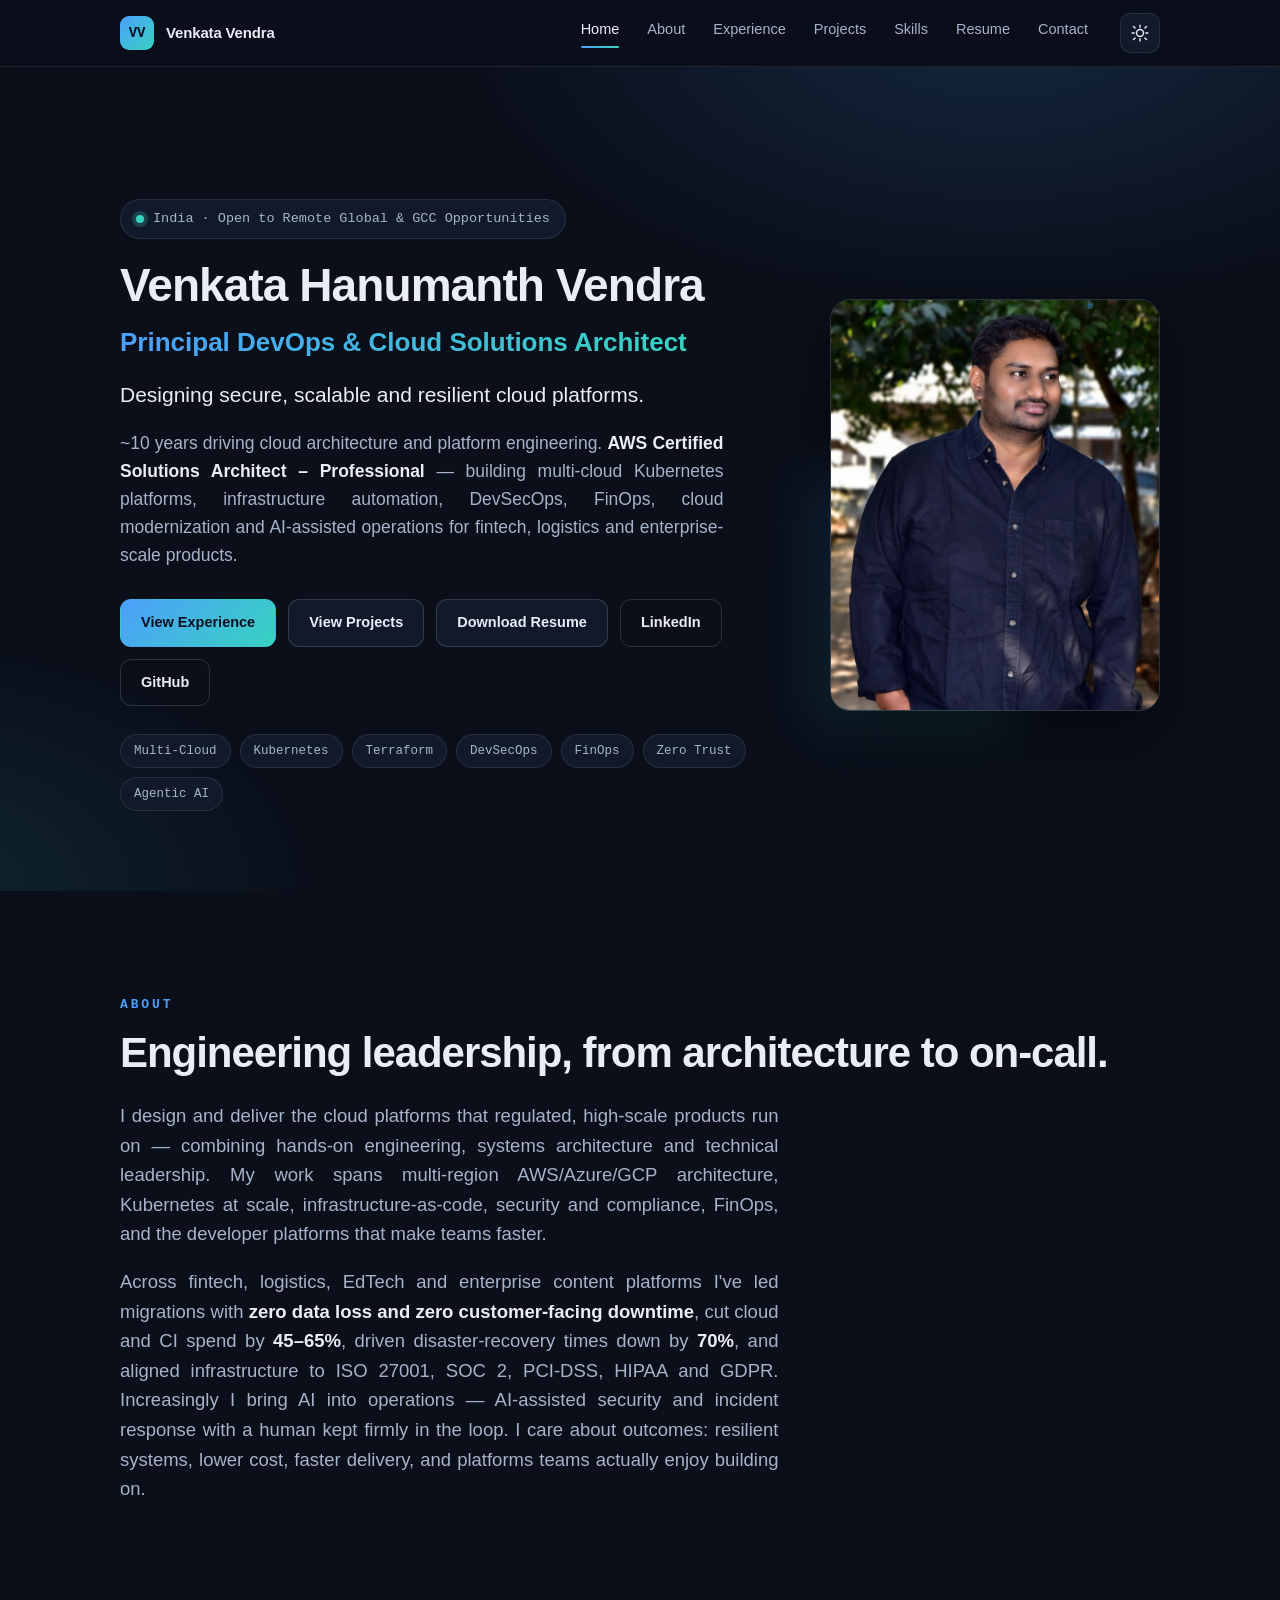
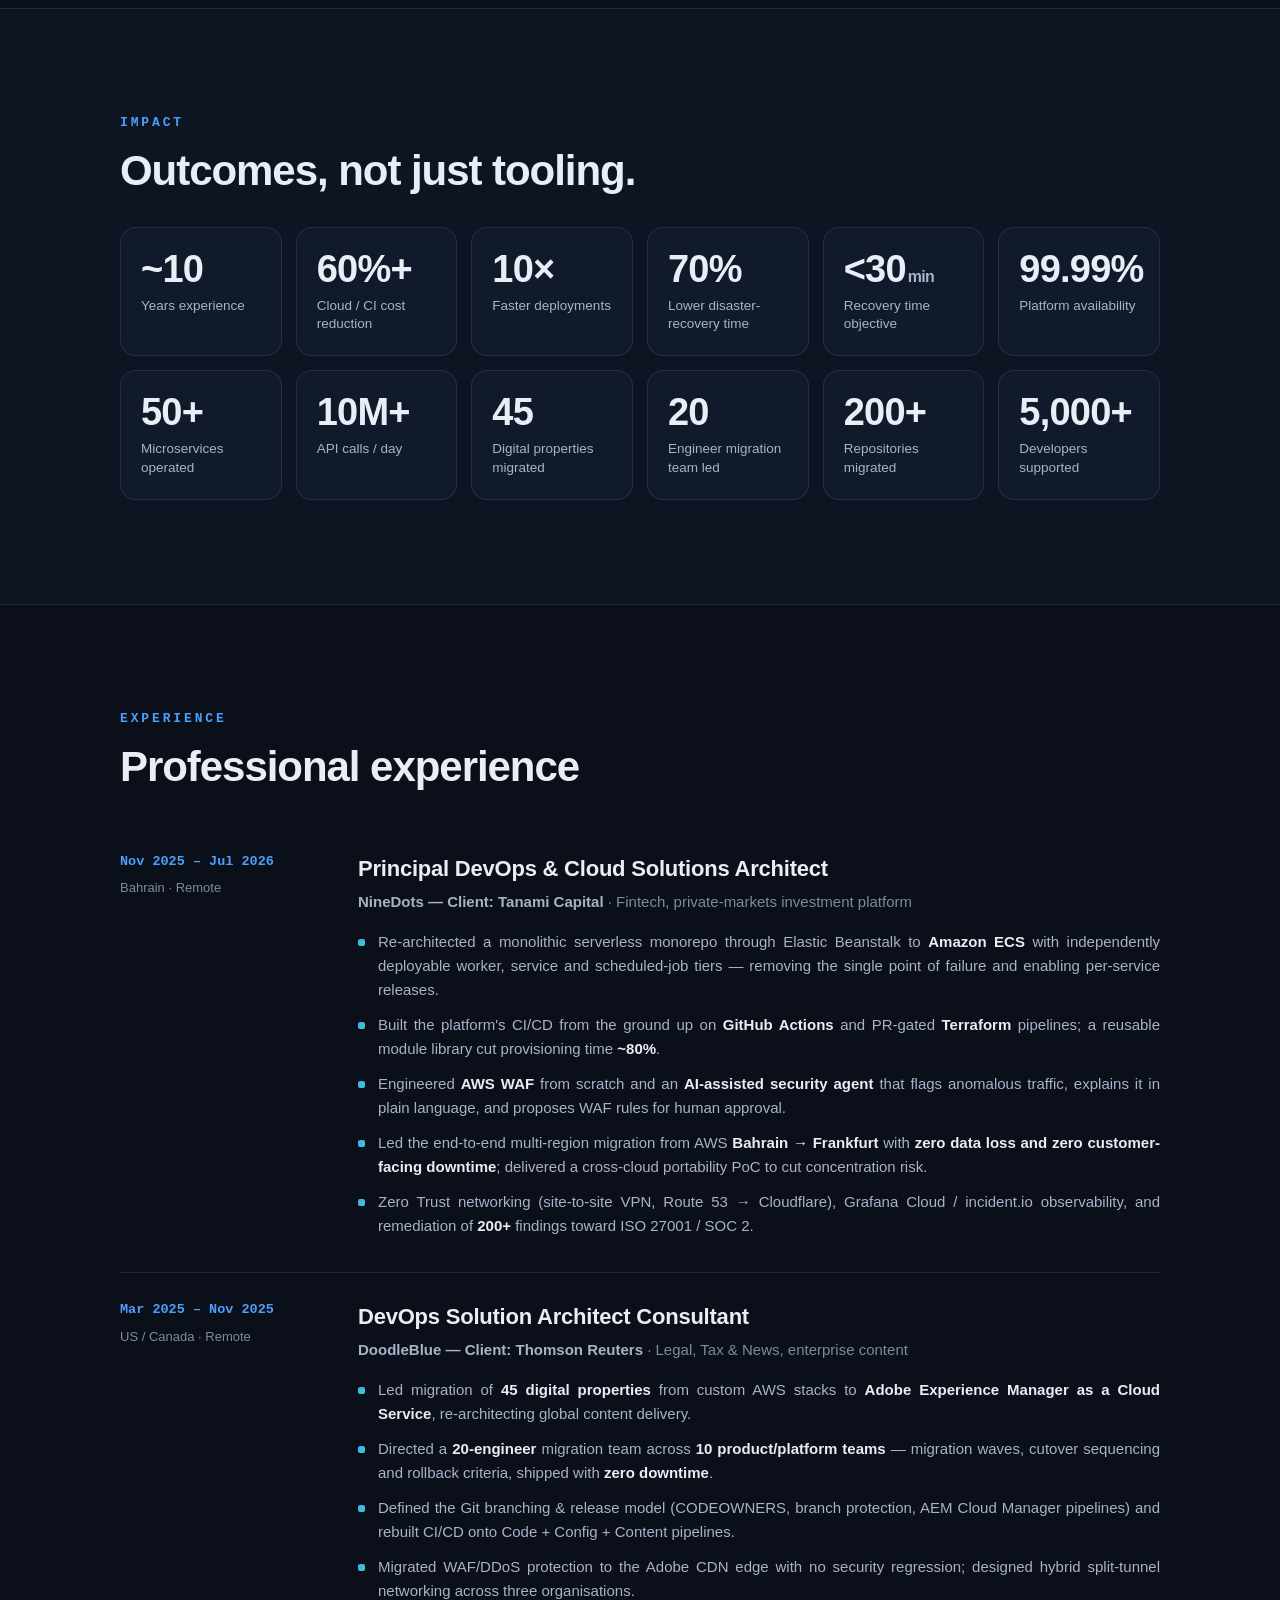
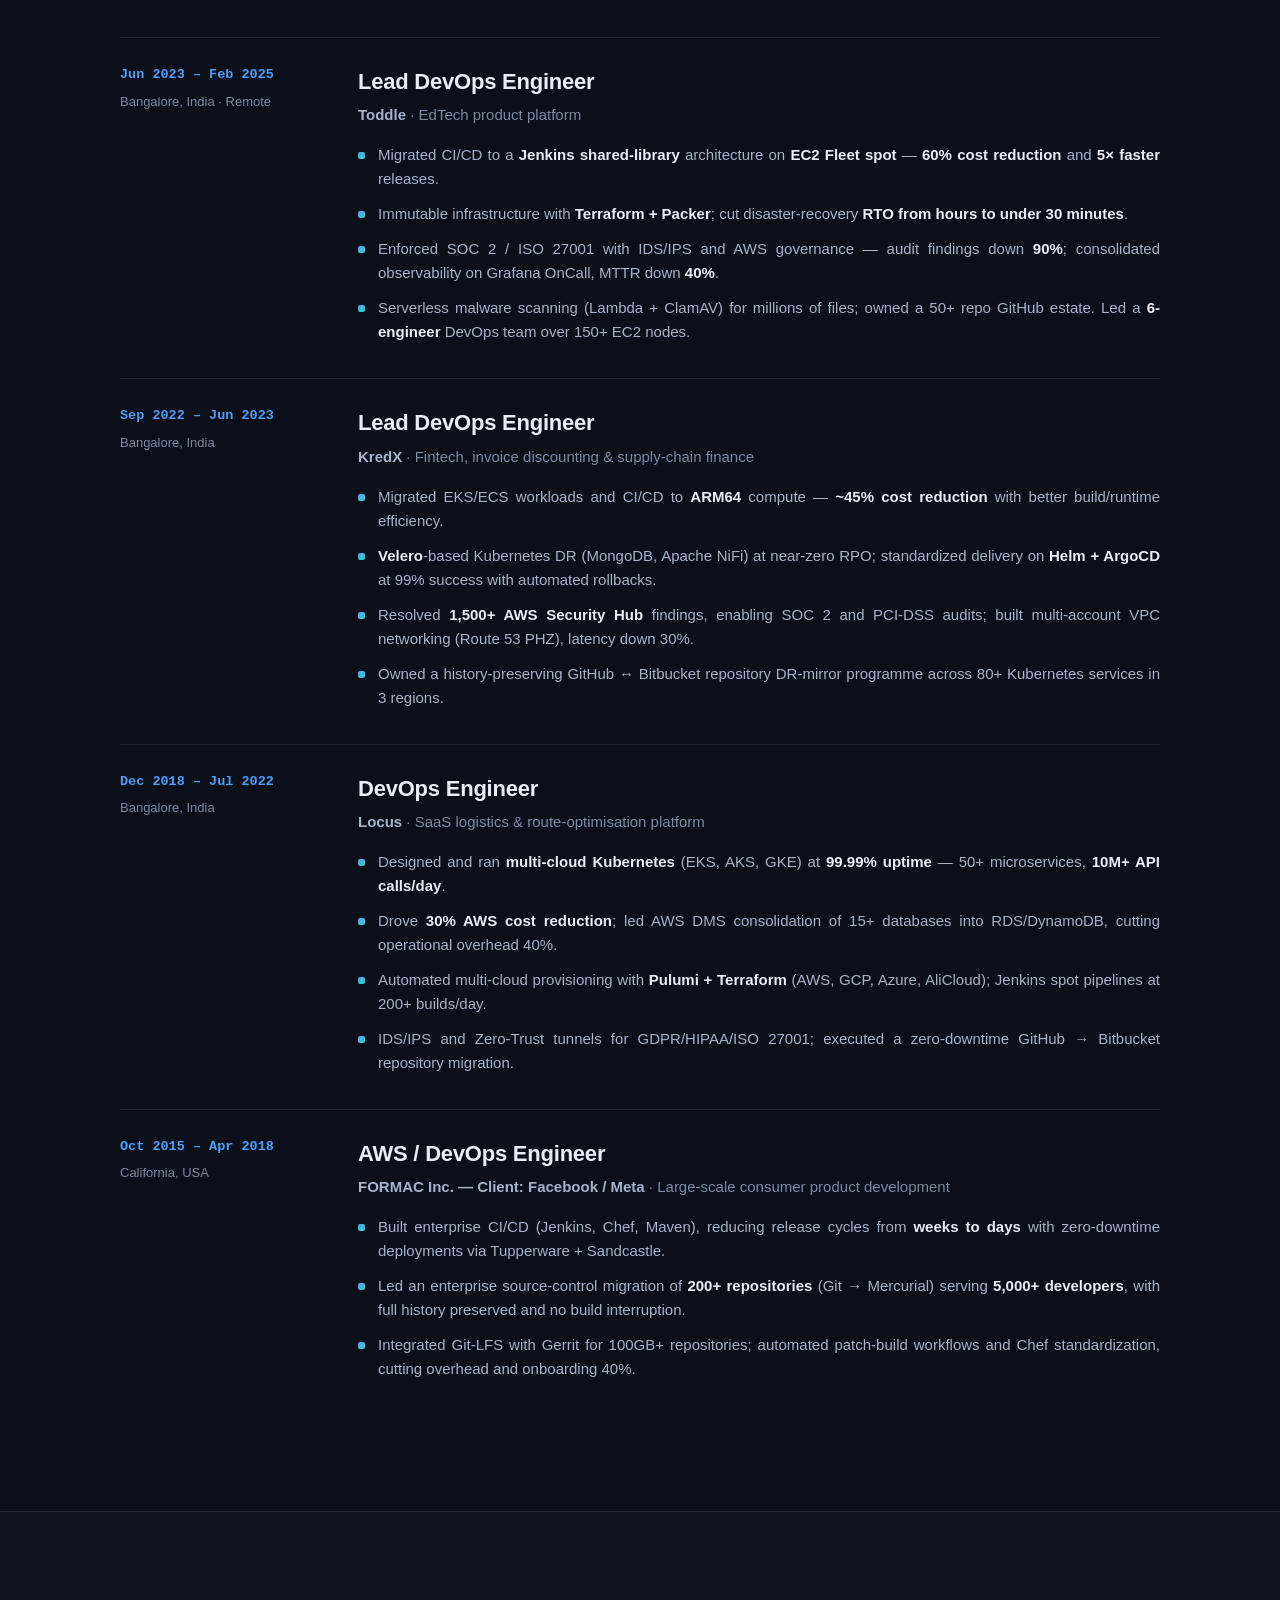
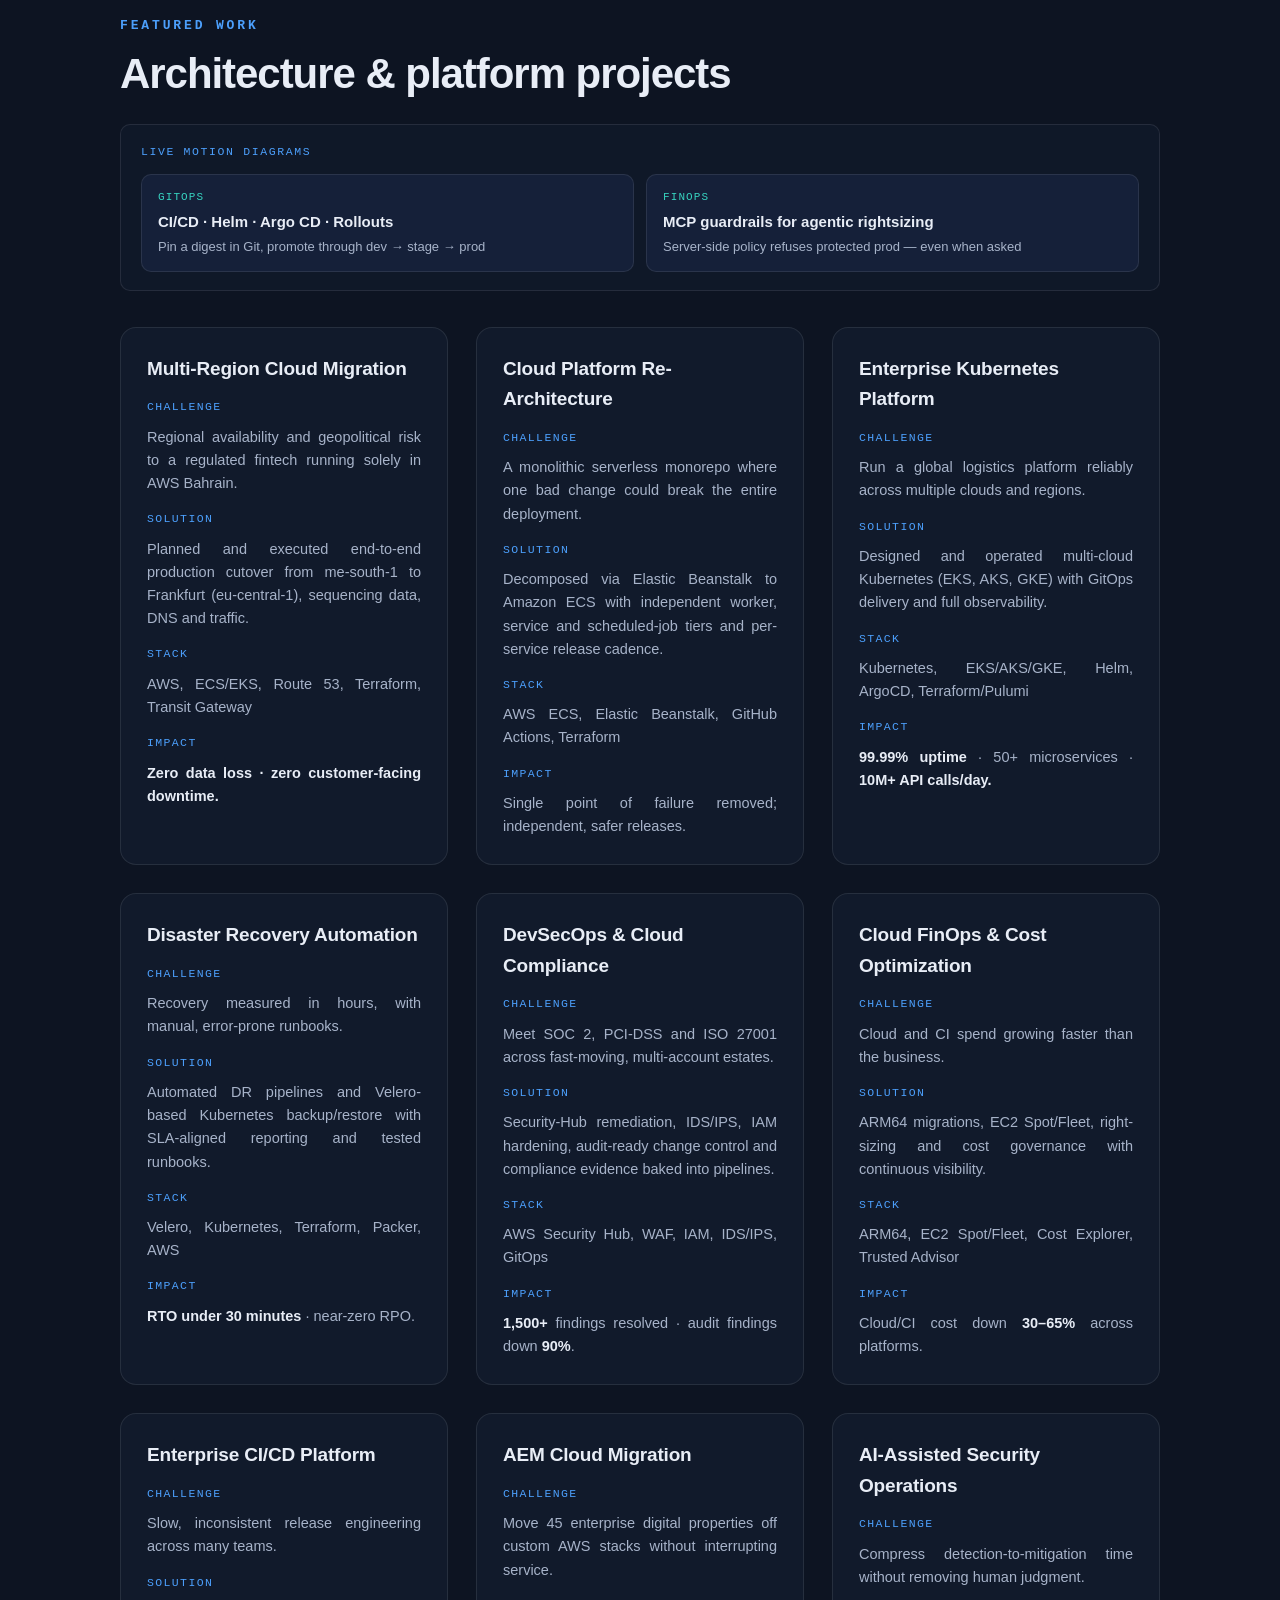
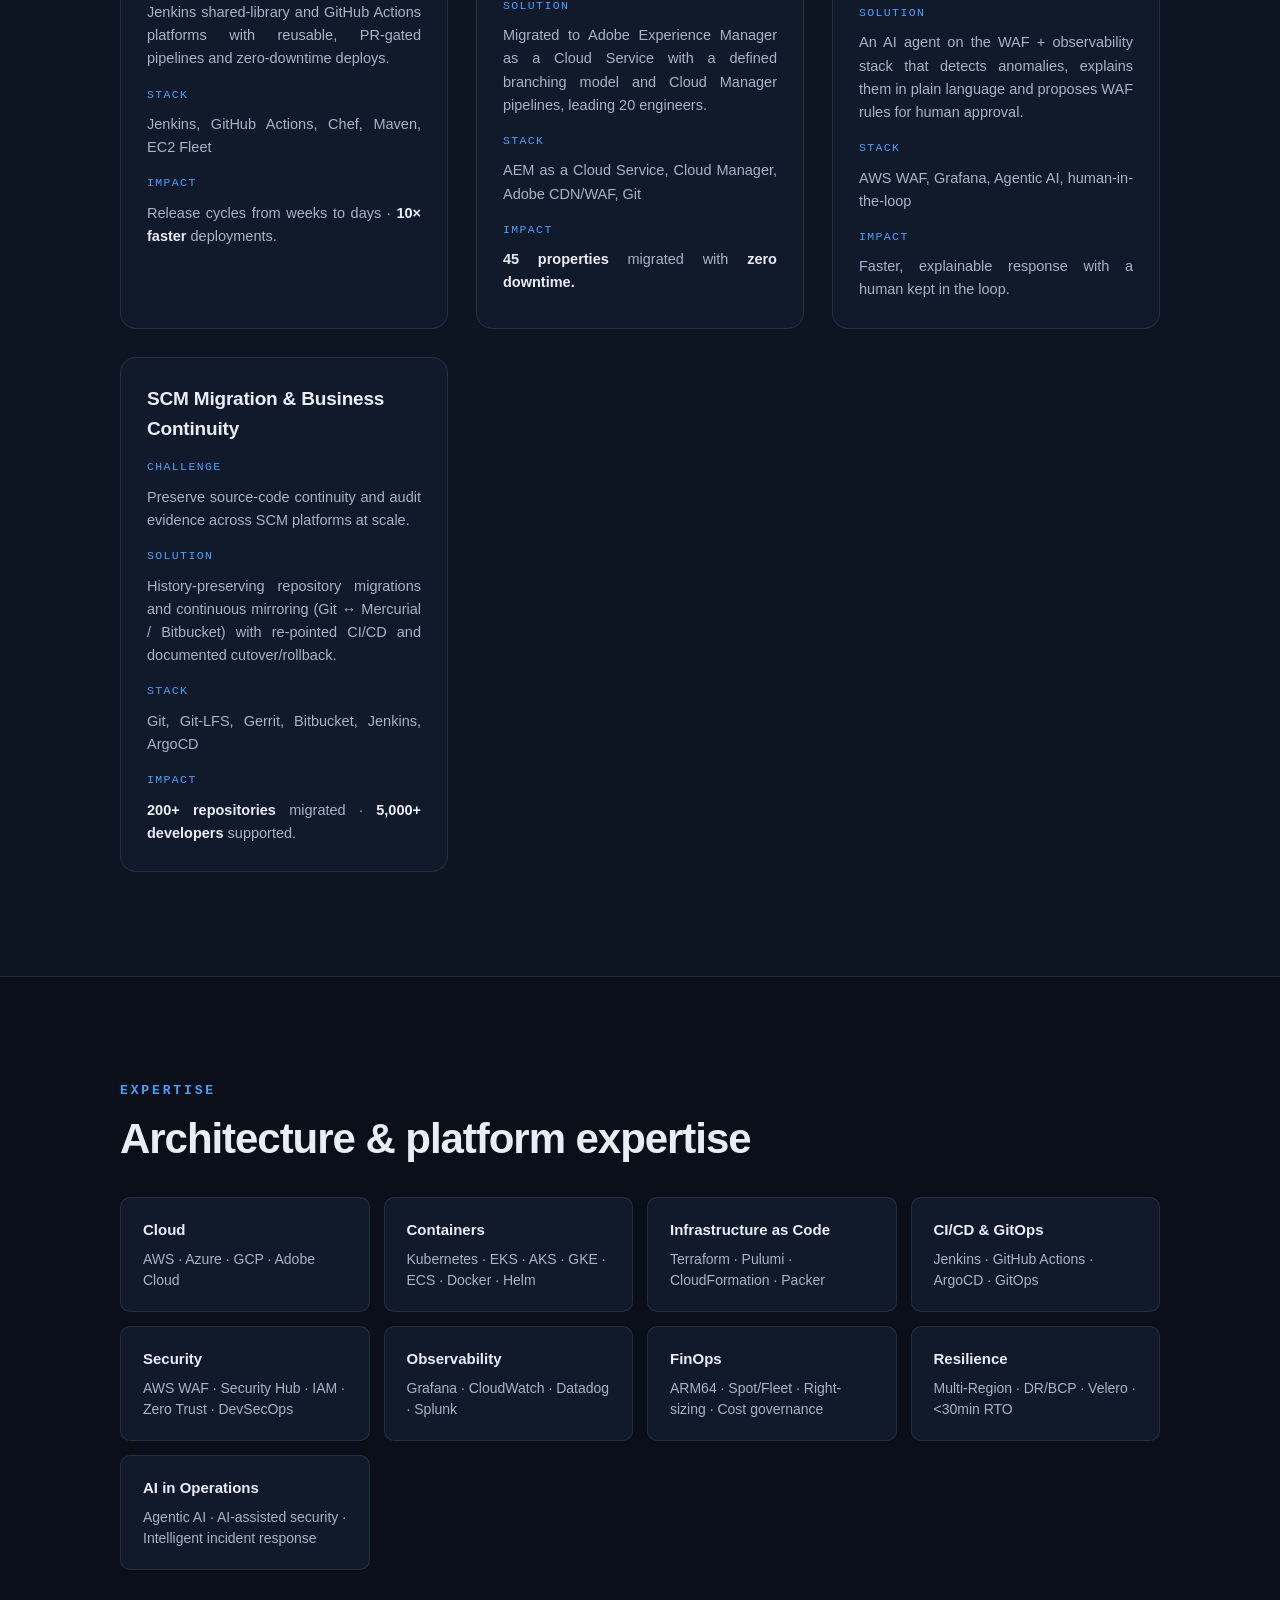
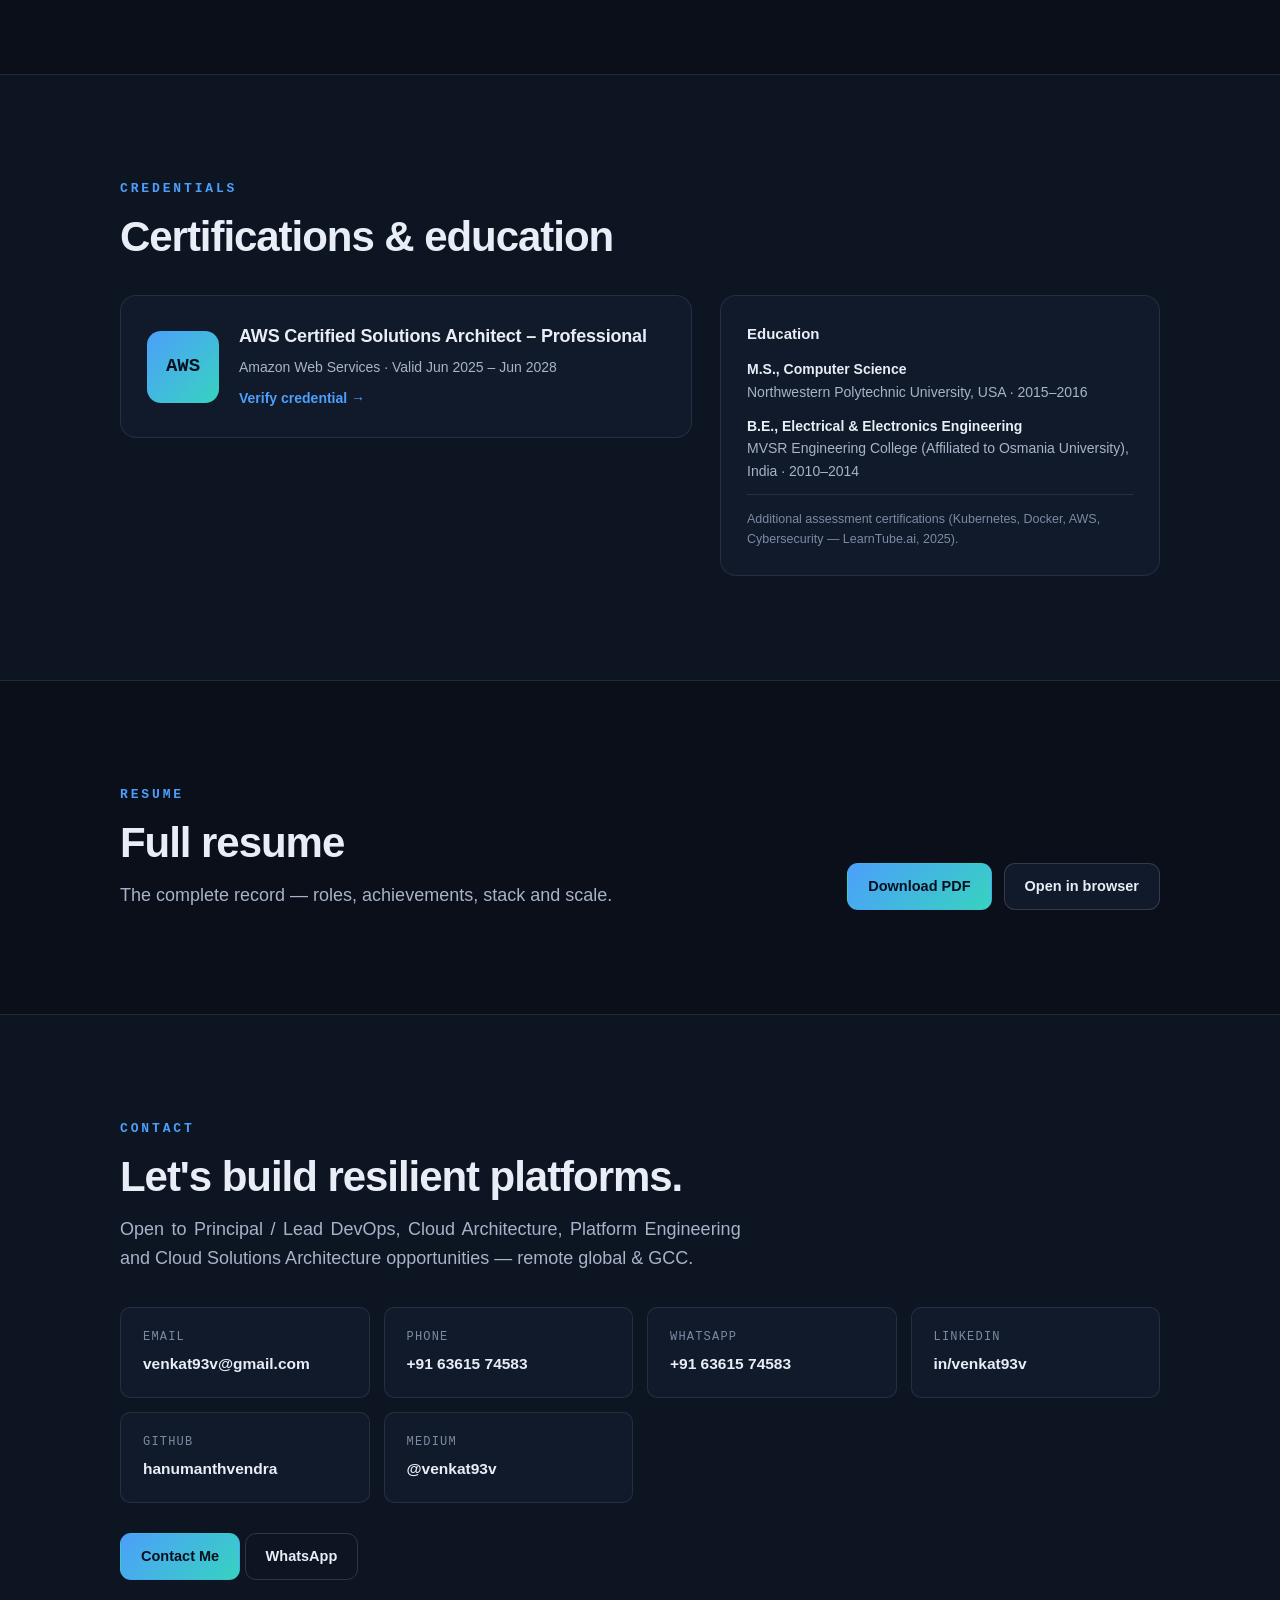
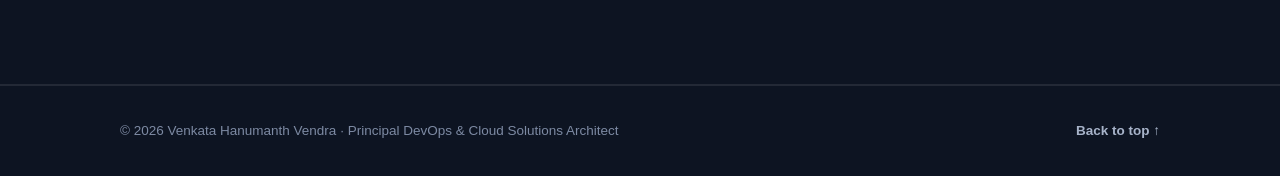
==== commit 7efc3a8a: "Add GitOps CI/CD motion diagram for Argo CD and Helm promotion." ====
--- a/index.html
+++ b/index.html
@@ -311,6 +311,23 @@
   <div class="wrap">
     <p class="eyebrow reveal">Featured work</p>
     <h2 class="section__title reveal" id="proj-h">Architecture &amp; platform projects</h2>
+
+    <div class="demos reveal" aria-label="Interactive architecture diagrams">
+      <p class="demos__label">Live motion diagrams</p>
+      <div class="demos__row">
+        <a class="demo" href="/gitops-argocd-helm/">
+          <span class="demo__k">GitOps</span>
+          <span class="demo__t">CI/CD · Helm · Argo CD · Rollouts</span>
+          <span class="demo__d">Pin a digest in Git, promote through dev → stage → prod</span>
+        </a>
+        <a class="demo" href="/mcp-finops-guardrails/">
+          <span class="demo__k">FinOps</span>
+          <span class="demo__t">MCP guardrails for agentic rightsizing</span>
+          <span class="demo__d">Server-side policy refuses protected prod — even when asked</span>
+        </a>
+      </div>
+    </div>
+
     <div class="cards" role="list">
 
       <article class="card reveal" role="listitem">
--- a/assets/css/style.css
+++ b/assets/css/style.css
@@ -162,6 +162,20 @@
 .tl__points strong{color:var(--ink);font-weight:650}
 
 /* ============ CARDS (projects) ============ */
+.demos{margin:28px 0 8px;padding:18px 20px;border:1px solid var(--line);border-radius:var(--radius-sm);
+  background:color-mix(in srgb,var(--panel) 80%,transparent)}
+.demos__label{font-family:var(--mono);font-size:11.5px;letter-spacing:.14em;text-transform:uppercase;
+  color:var(--accent);margin-bottom:12px}
+.demos__row{display:grid;grid-template-columns:repeat(2,minmax(0,1fr));gap:12px}
+.demo{display:flex;flex-direction:column;gap:4px;padding:14px 16px;border-radius:10px;
+  border:1px solid var(--line);background:var(--panel-2);transition:border-color .2s,transform .2s}
+.demo:hover{border-color:var(--accent);transform:translateY(-2px)}
+.demo__k{font-family:var(--mono);font-size:11px;letter-spacing:.1em;text-transform:uppercase;color:var(--accent-2)}
+.demo__t{font-size:15px;font-weight:650;color:var(--ink)}
+.demo__d{font-size:13px;color:var(--ink-2);line-height:1.45}
+@media (max-width:640px){.demos__row{grid-template-columns:1fr}}
+@media (prefers-reduced-motion: reduce){.demo:hover{transform:none}}
+
 .cards{display:grid;grid-template-columns:repeat(auto-fill,minmax(min(100%,280px),1fr));gap:var(--gap);margin-top:36px}
 .card{background:var(--panel);border:1px solid var(--line);border-radius:var(--radius);padding:26px;
   transition:transform .2s,border-color .2s,box-shadow .2s;position:relative;overflow:hidden}
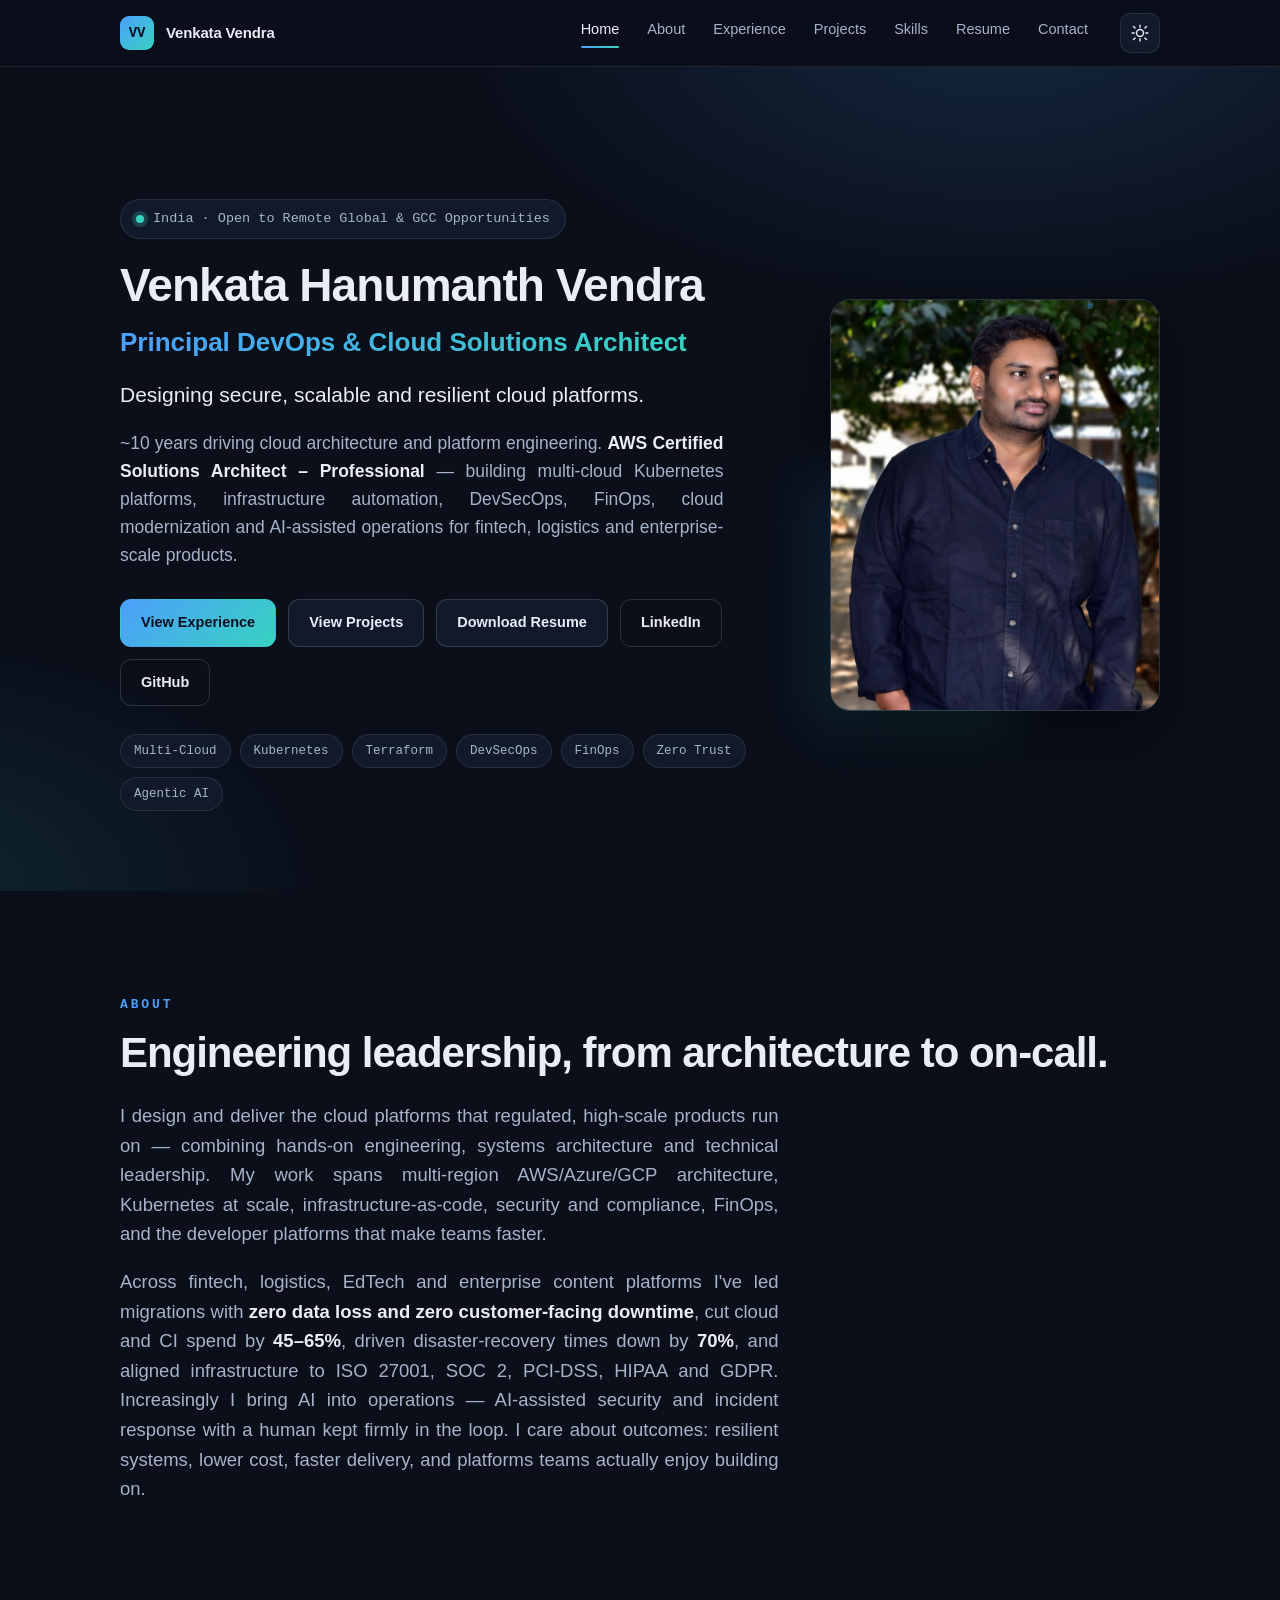
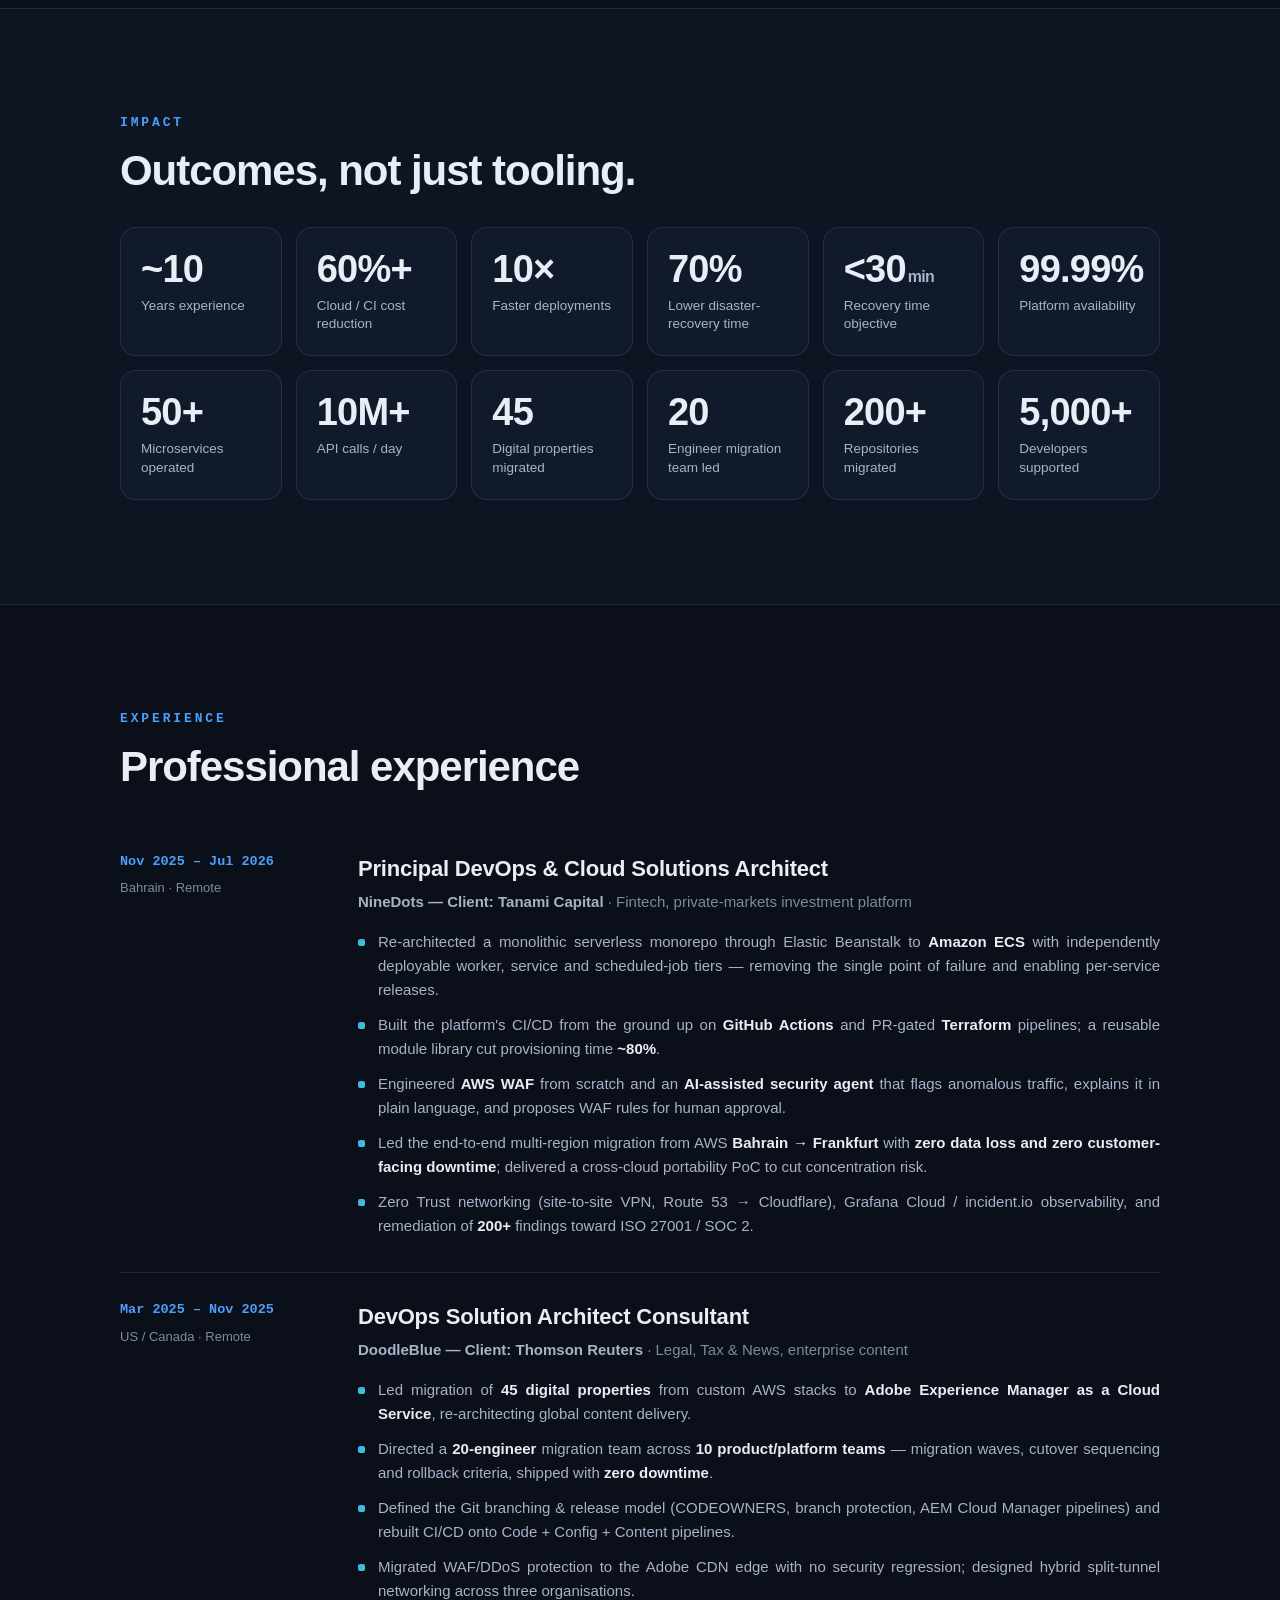
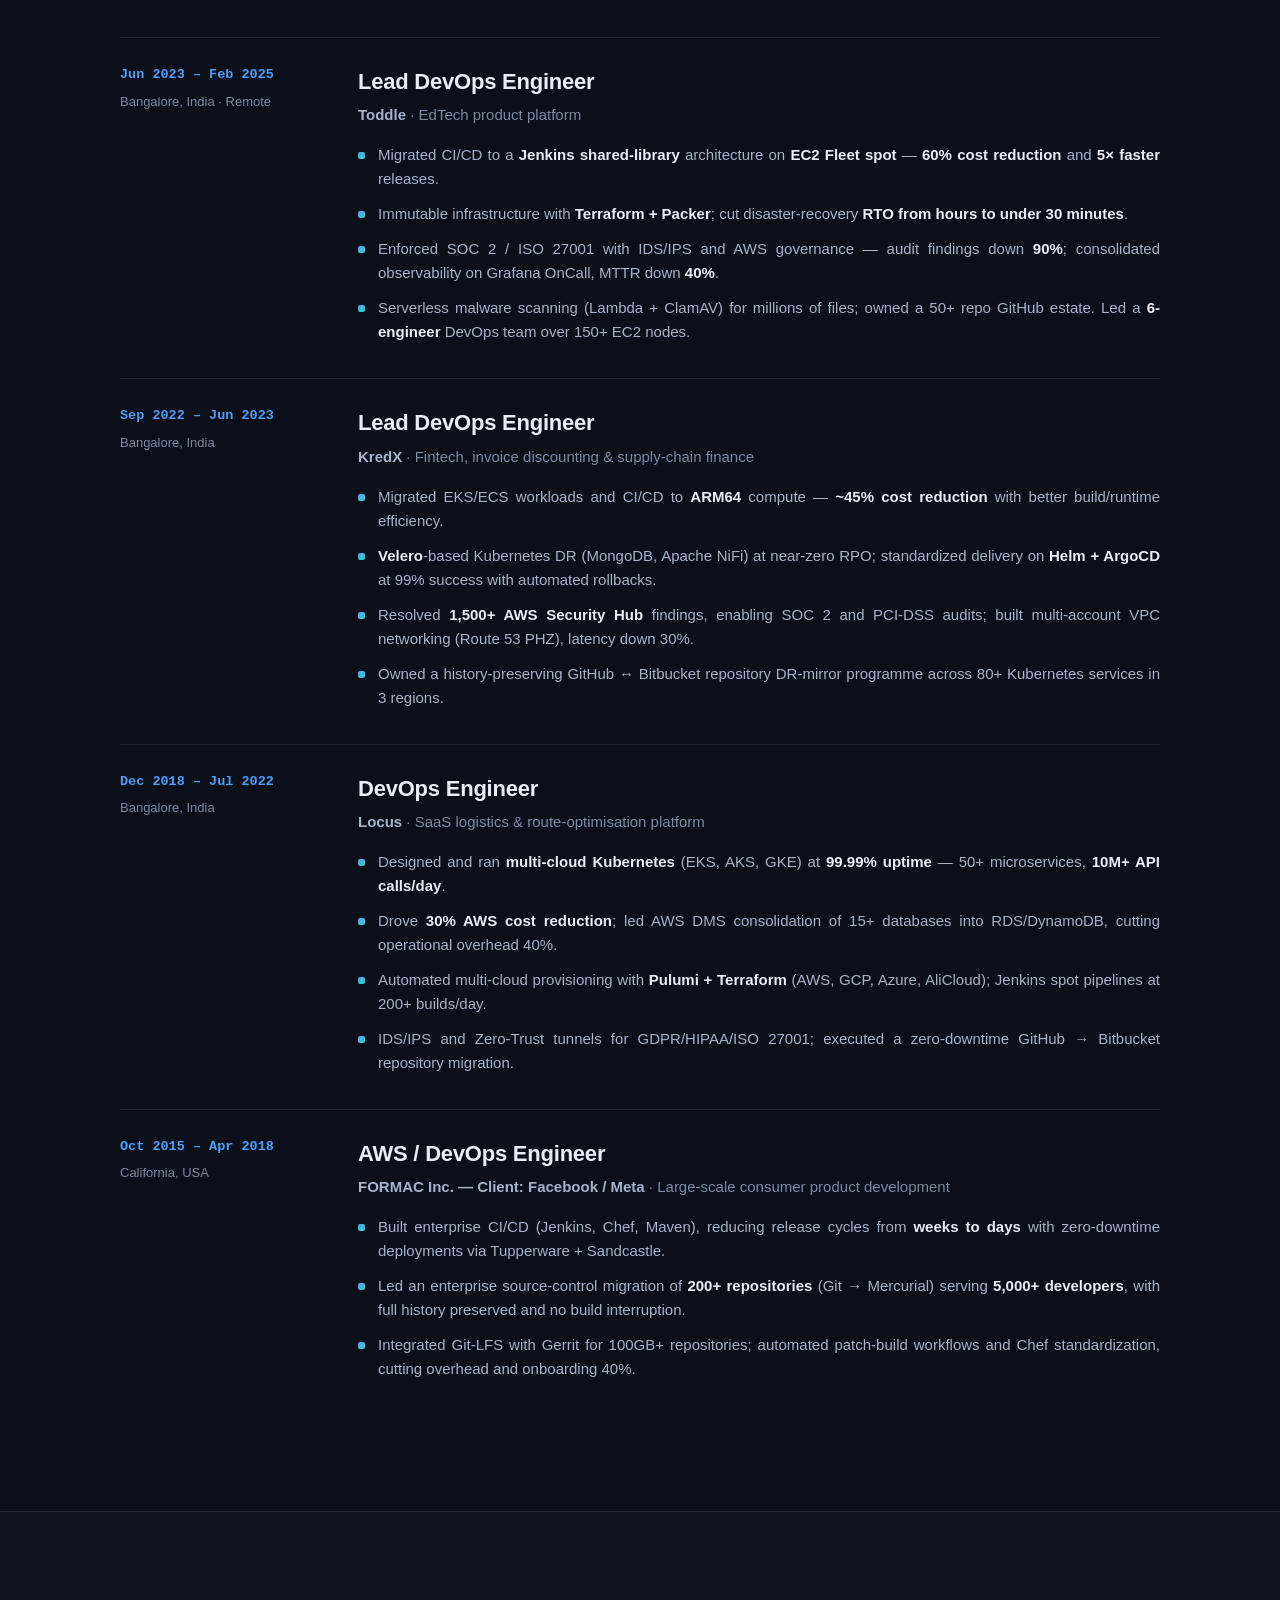
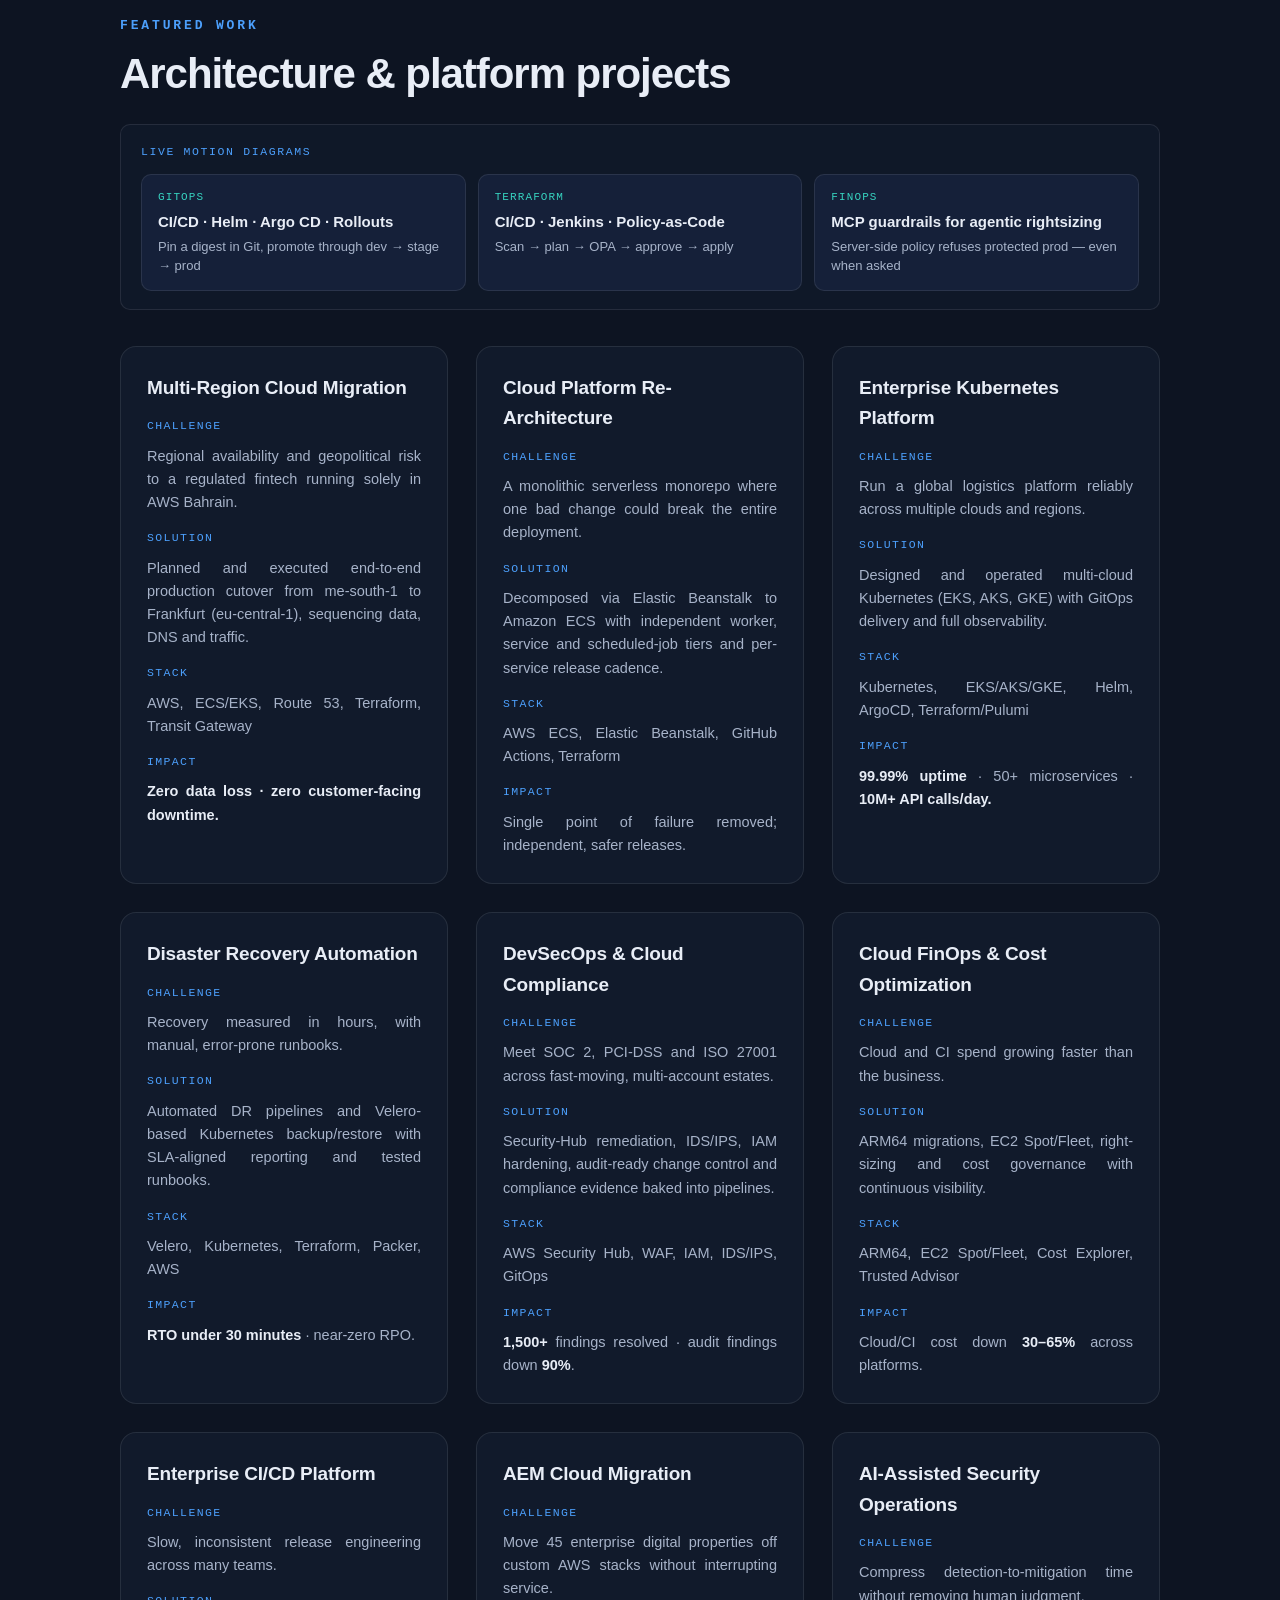
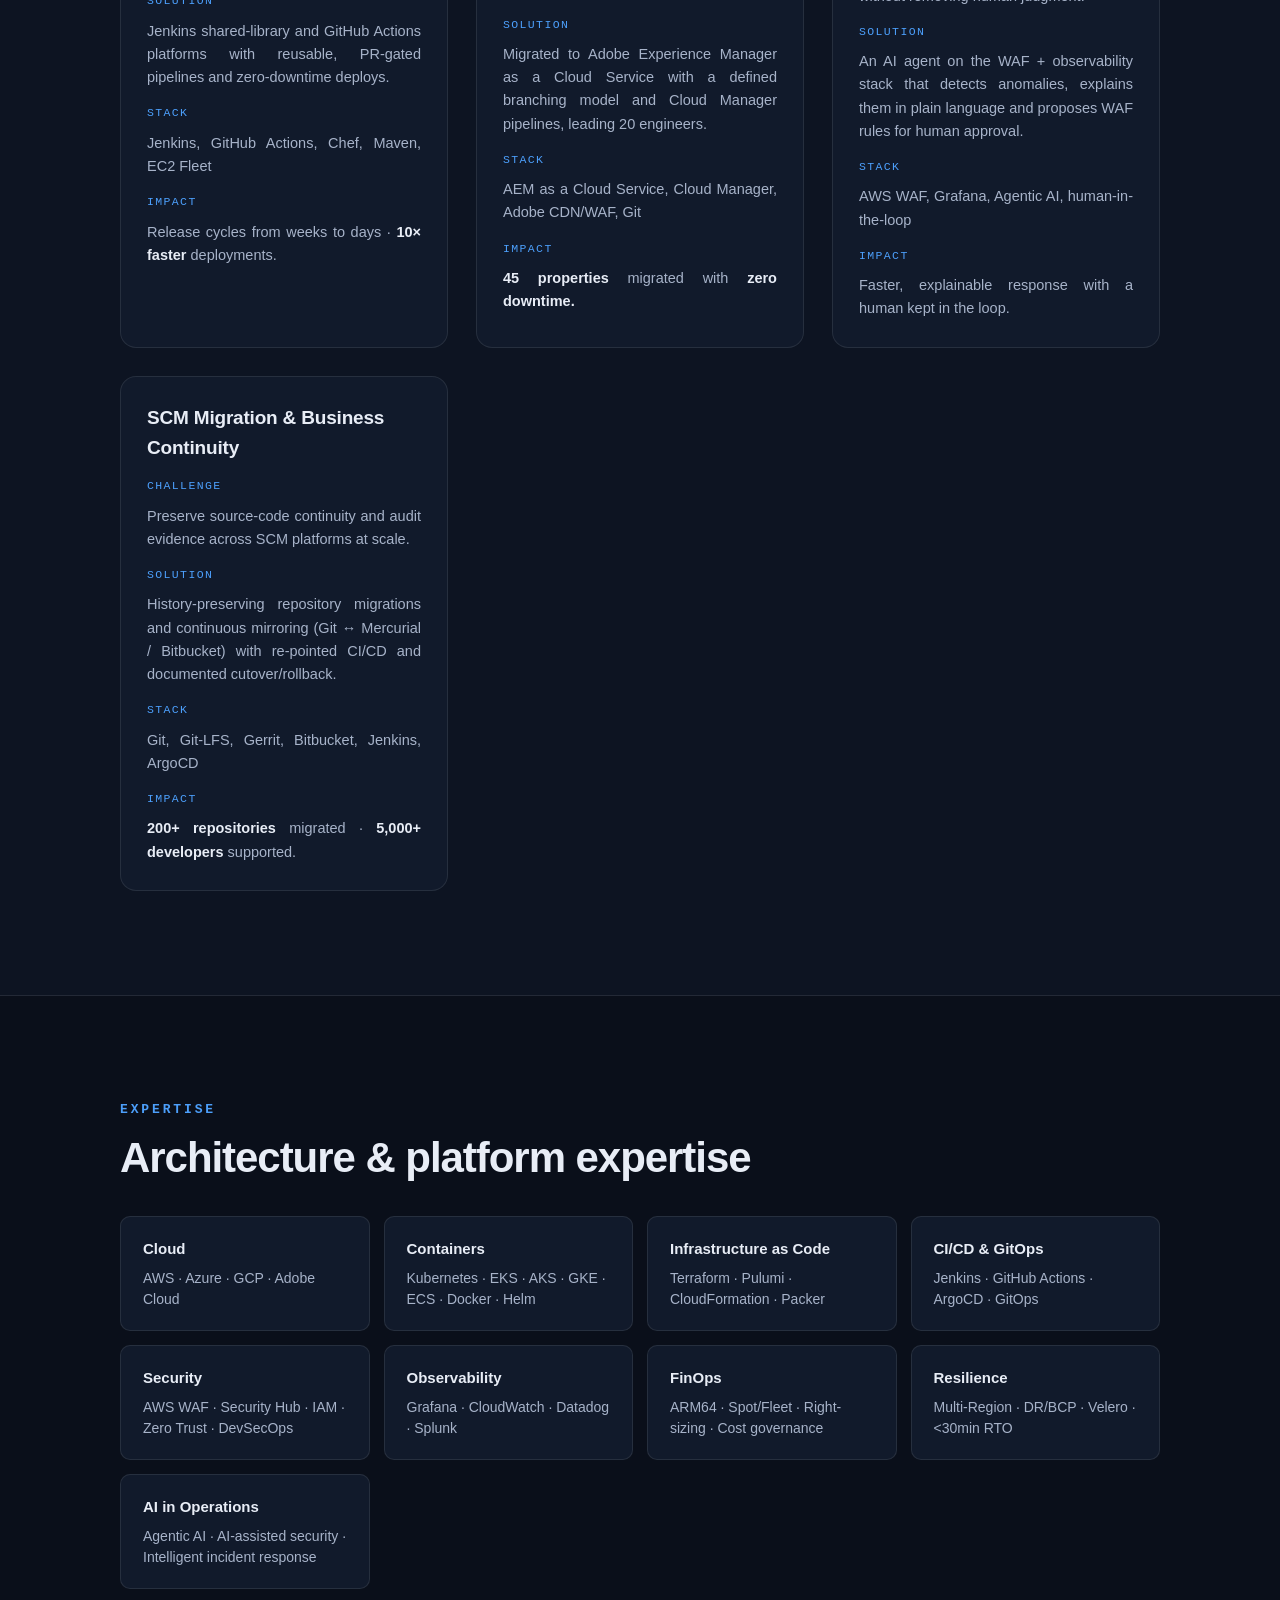
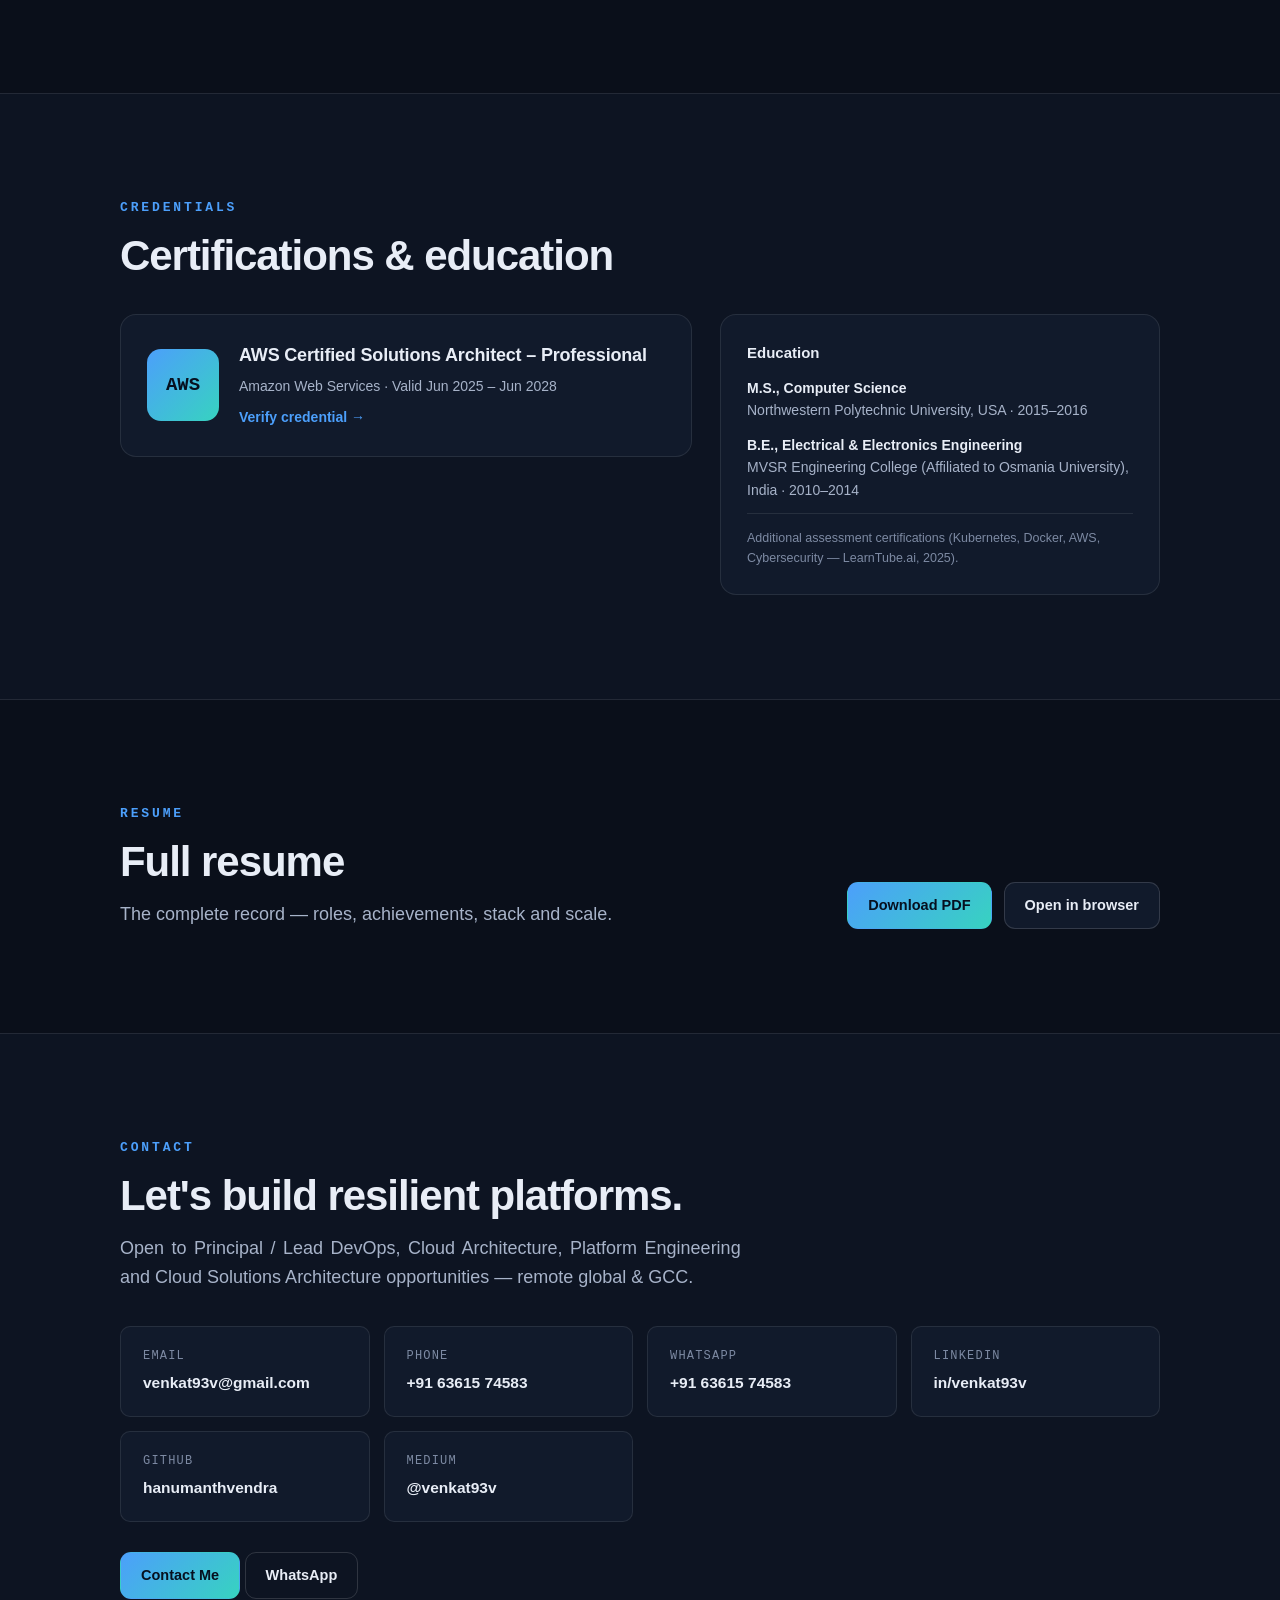
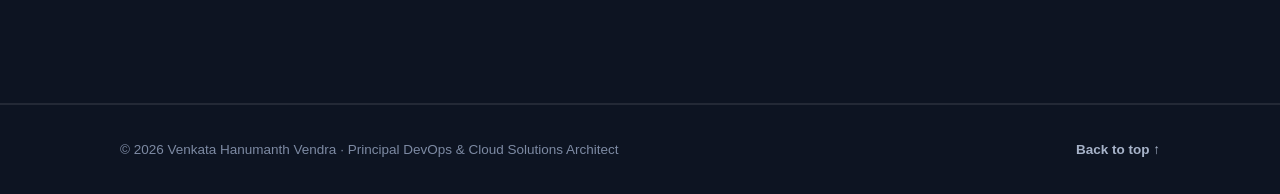
==== commit 8edc961b: "Add Terraform CI/CD motion diagram for Jenkins and policy-as-code." ====
--- a/index.html
+++ b/index.html
@@ -320,6 +320,11 @@
           <span class="demo__t">CI/CD · Helm · Argo CD · Rollouts</span>
           <span class="demo__d">Pin a digest in Git, promote through dev → stage → prod</span>
         </a>
+        <a class="demo" href="/terraform-ci-jenkins/">
+          <span class="demo__k">Terraform</span>
+          <span class="demo__t">CI/CD · Jenkins · Policy-as-Code</span>
+          <span class="demo__d">Scan → plan → OPA → approve → apply</span>
+        </a>
         <a class="demo" href="/mcp-finops-guardrails/">
           <span class="demo__k">FinOps</span>
           <span class="demo__t">MCP guardrails for agentic rightsizing</span>
--- a/assets/css/style.css
+++ b/assets/css/style.css
@@ -166,14 +166,14 @@
   background:color-mix(in srgb,var(--panel) 80%,transparent)}
 .demos__label{font-family:var(--mono);font-size:11.5px;letter-spacing:.14em;text-transform:uppercase;
   color:var(--accent);margin-bottom:12px}
-.demos__row{display:grid;grid-template-columns:repeat(2,minmax(0,1fr));gap:12px}
+.demos__row{display:grid;grid-template-columns:repeat(3,minmax(0,1fr));gap:12px}
 .demo{display:flex;flex-direction:column;gap:4px;padding:14px 16px;border-radius:10px;
   border:1px solid var(--line);background:var(--panel-2);transition:border-color .2s,transform .2s}
 .demo:hover{border-color:var(--accent);transform:translateY(-2px)}
 .demo__k{font-family:var(--mono);font-size:11px;letter-spacing:.1em;text-transform:uppercase;color:var(--accent-2)}
 .demo__t{font-size:15px;font-weight:650;color:var(--ink)}
 .demo__d{font-size:13px;color:var(--ink-2);line-height:1.45}
-@media (max-width:640px){.demos__row{grid-template-columns:1fr}}
+@media (max-width:900px){.demos__row{grid-template-columns:1fr}}
 @media (prefers-reduced-motion: reduce){.demo:hover{transform:none}}
 
 .cards{display:grid;grid-template-columns:repeat(auto-fill,minmax(min(100%,280px),1fr));gap:var(--gap);margin-top:36px}
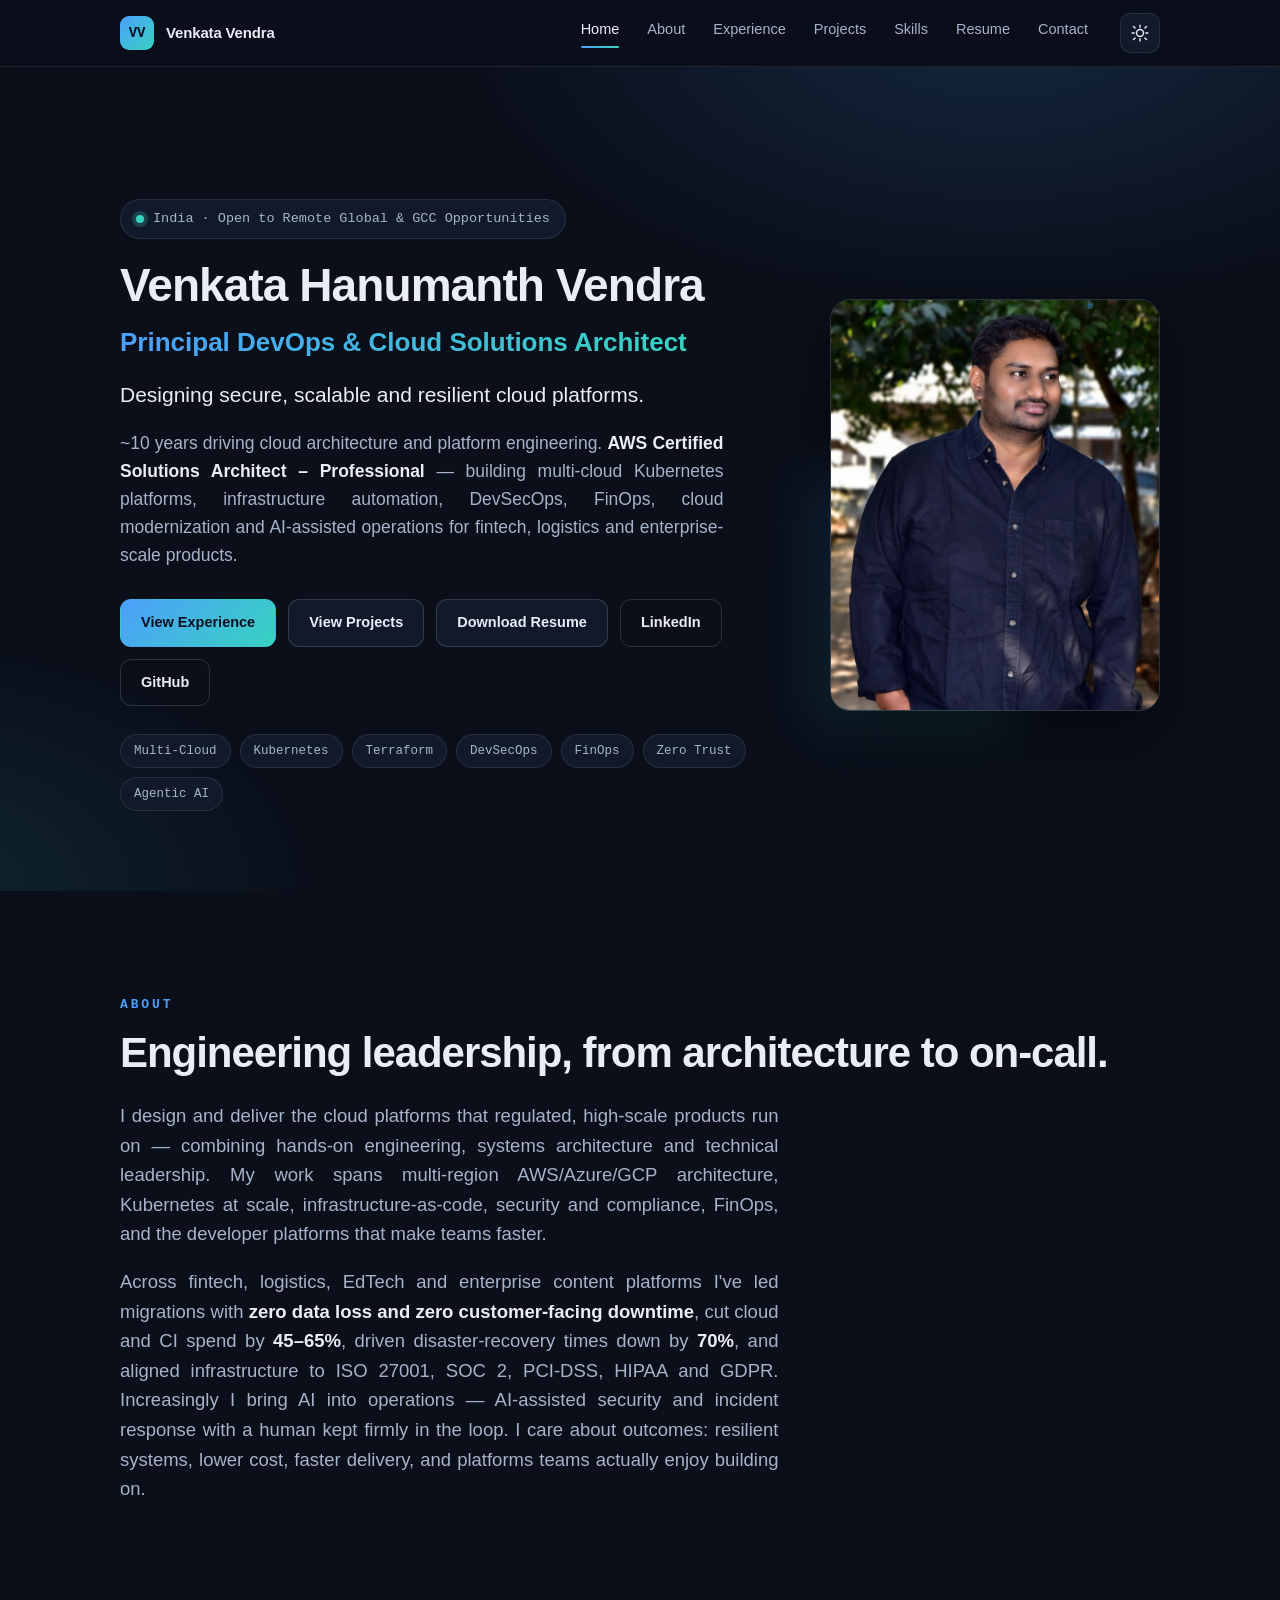
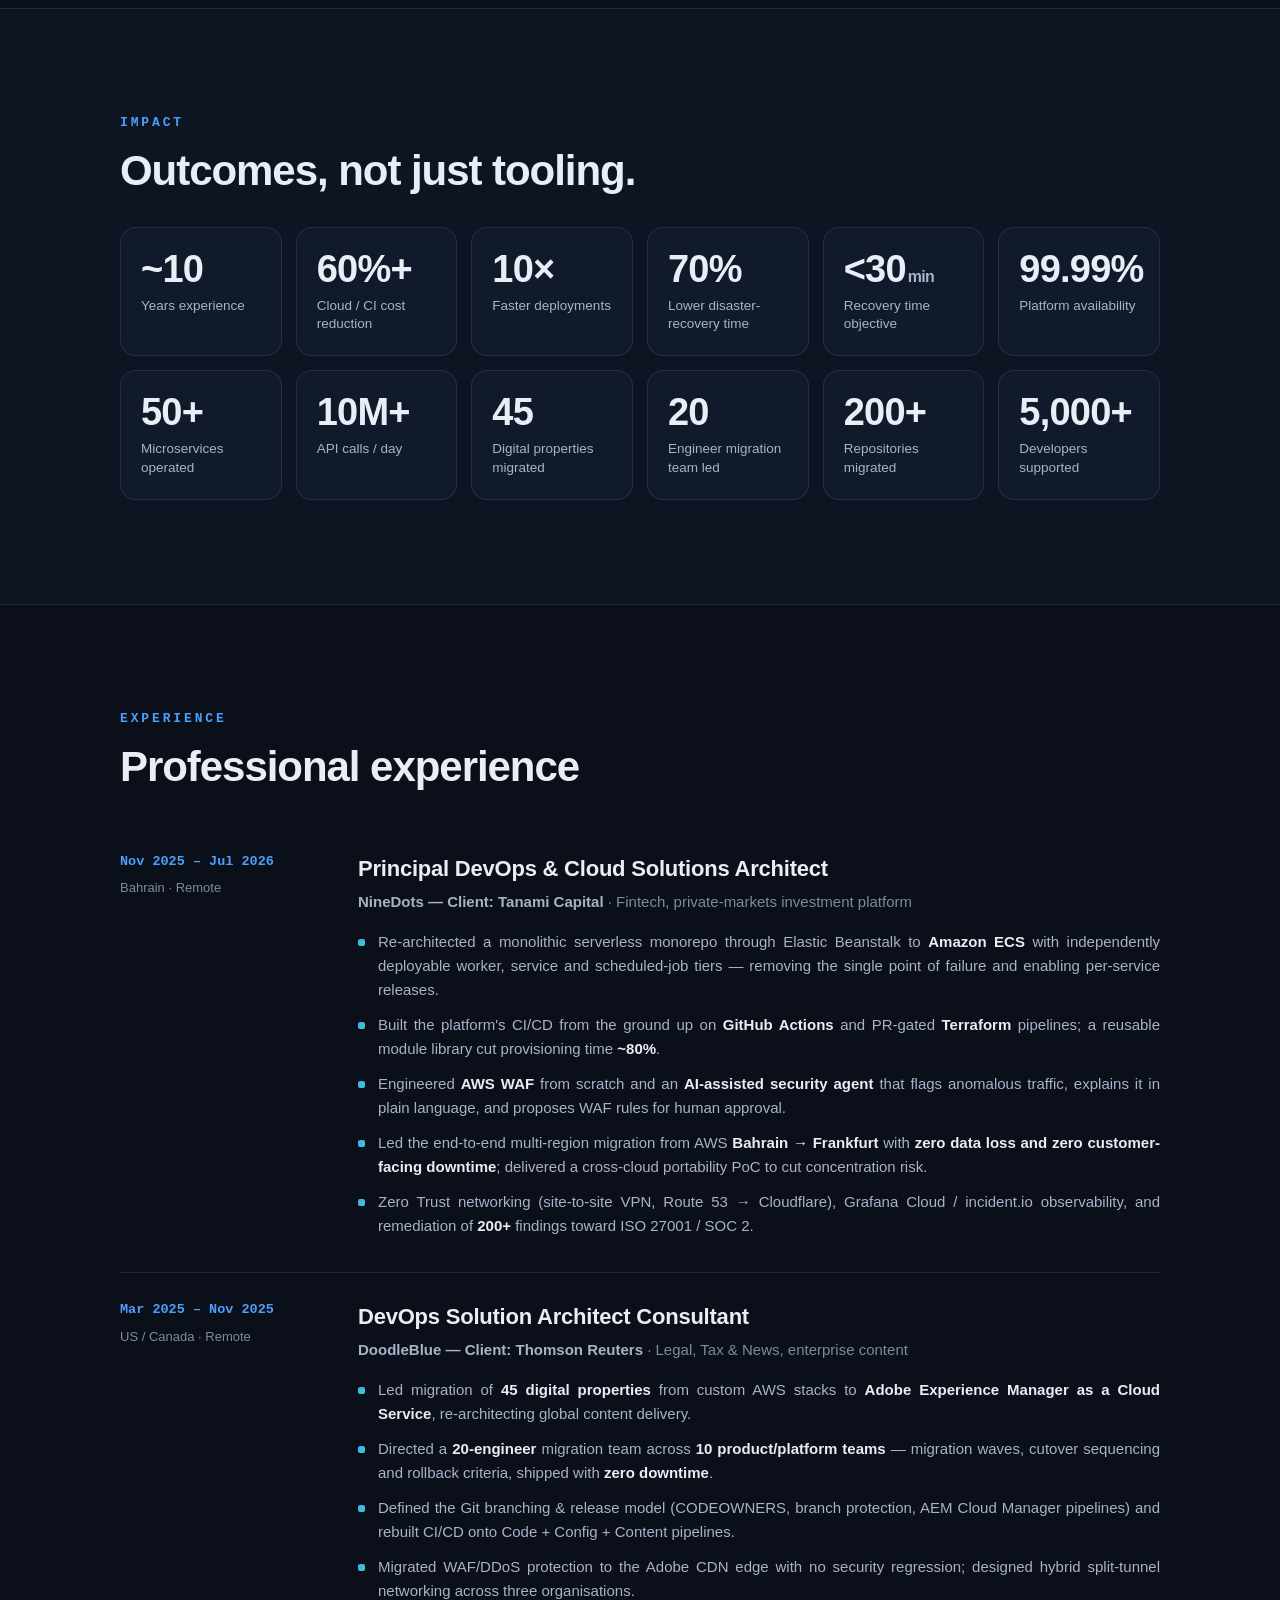
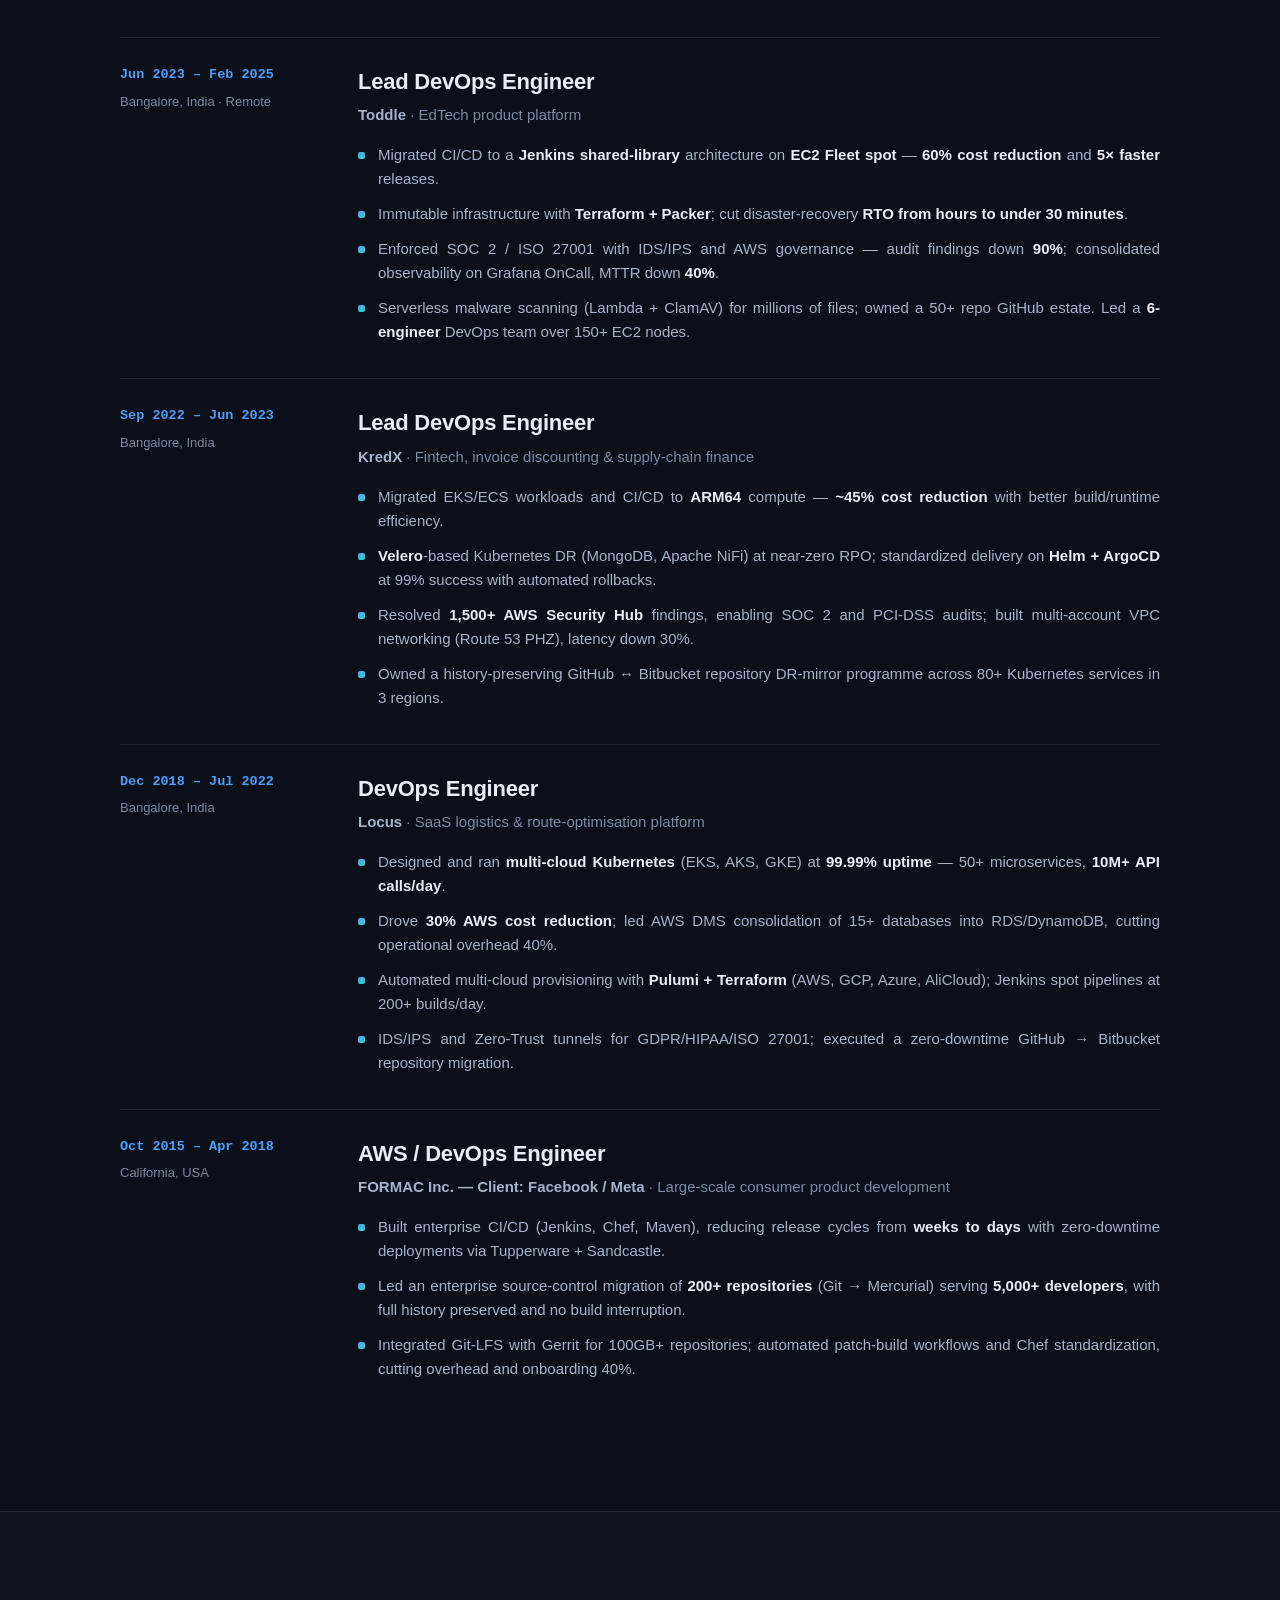
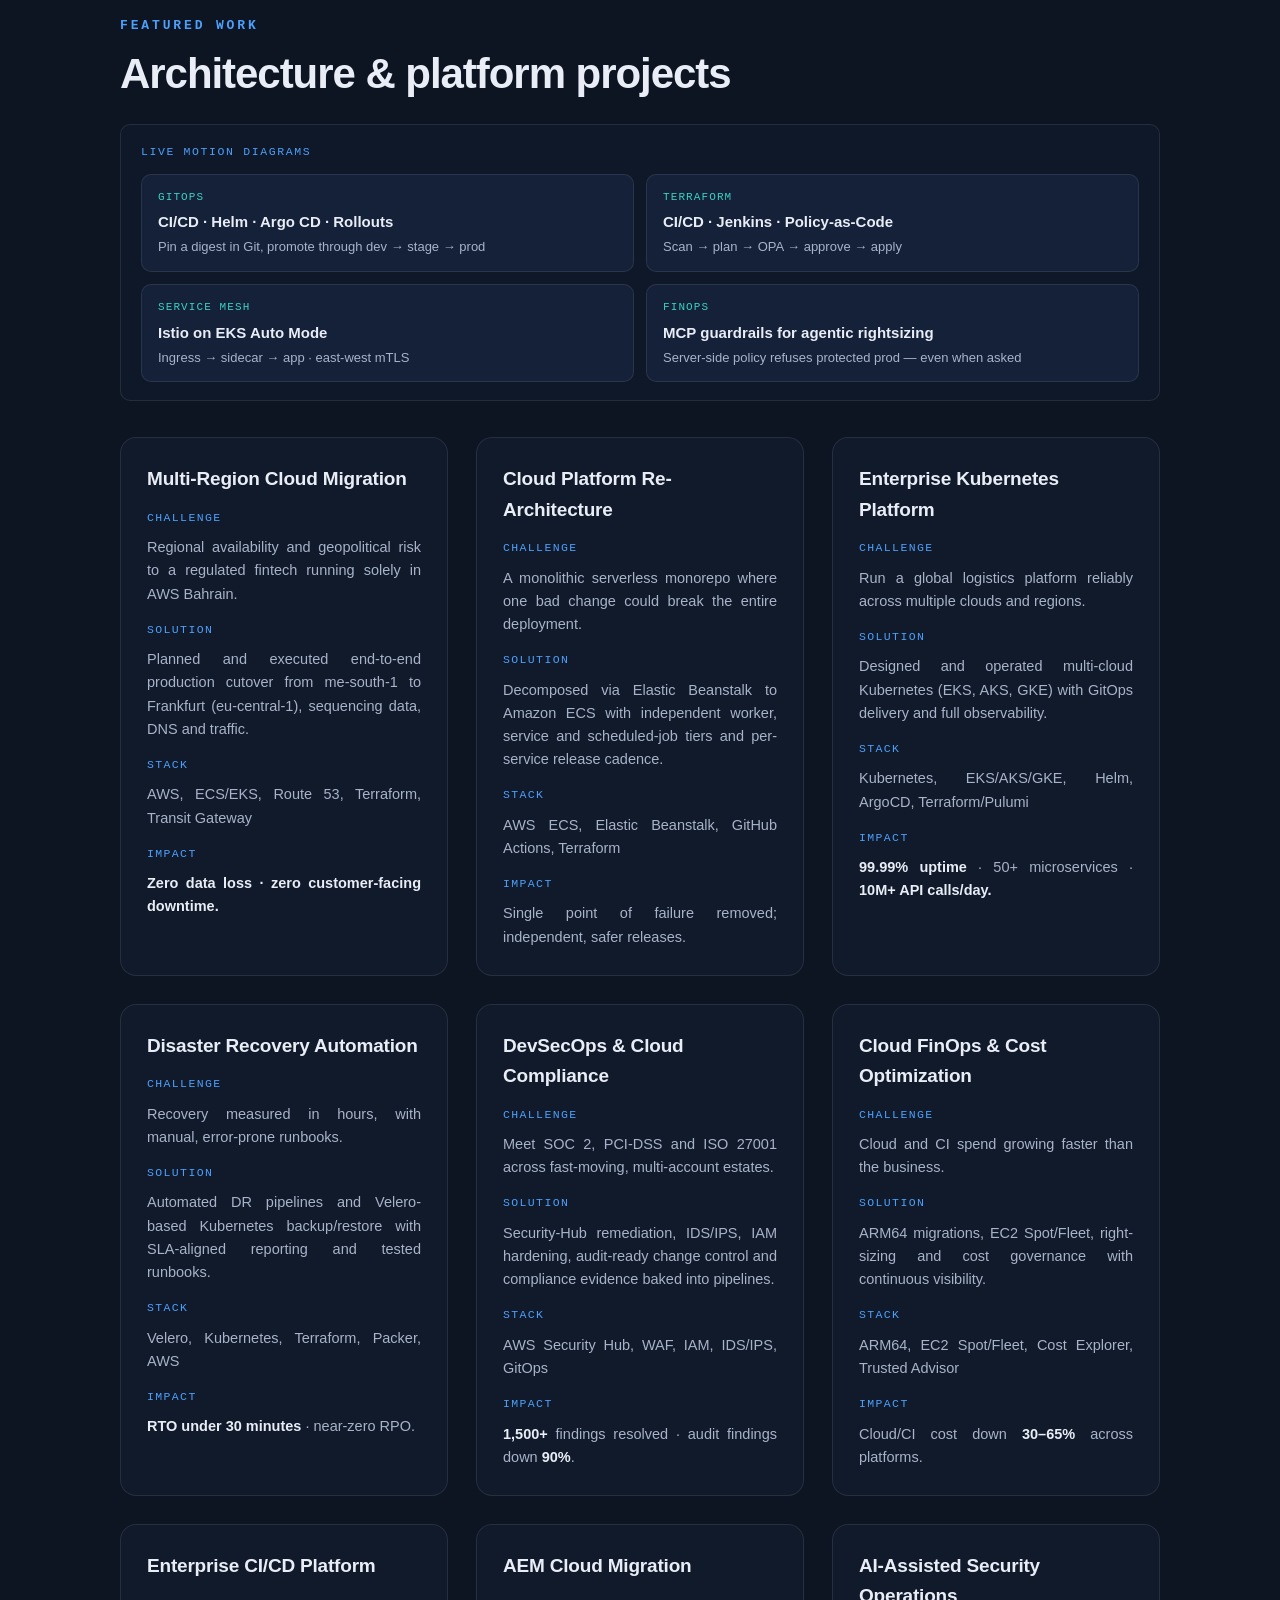
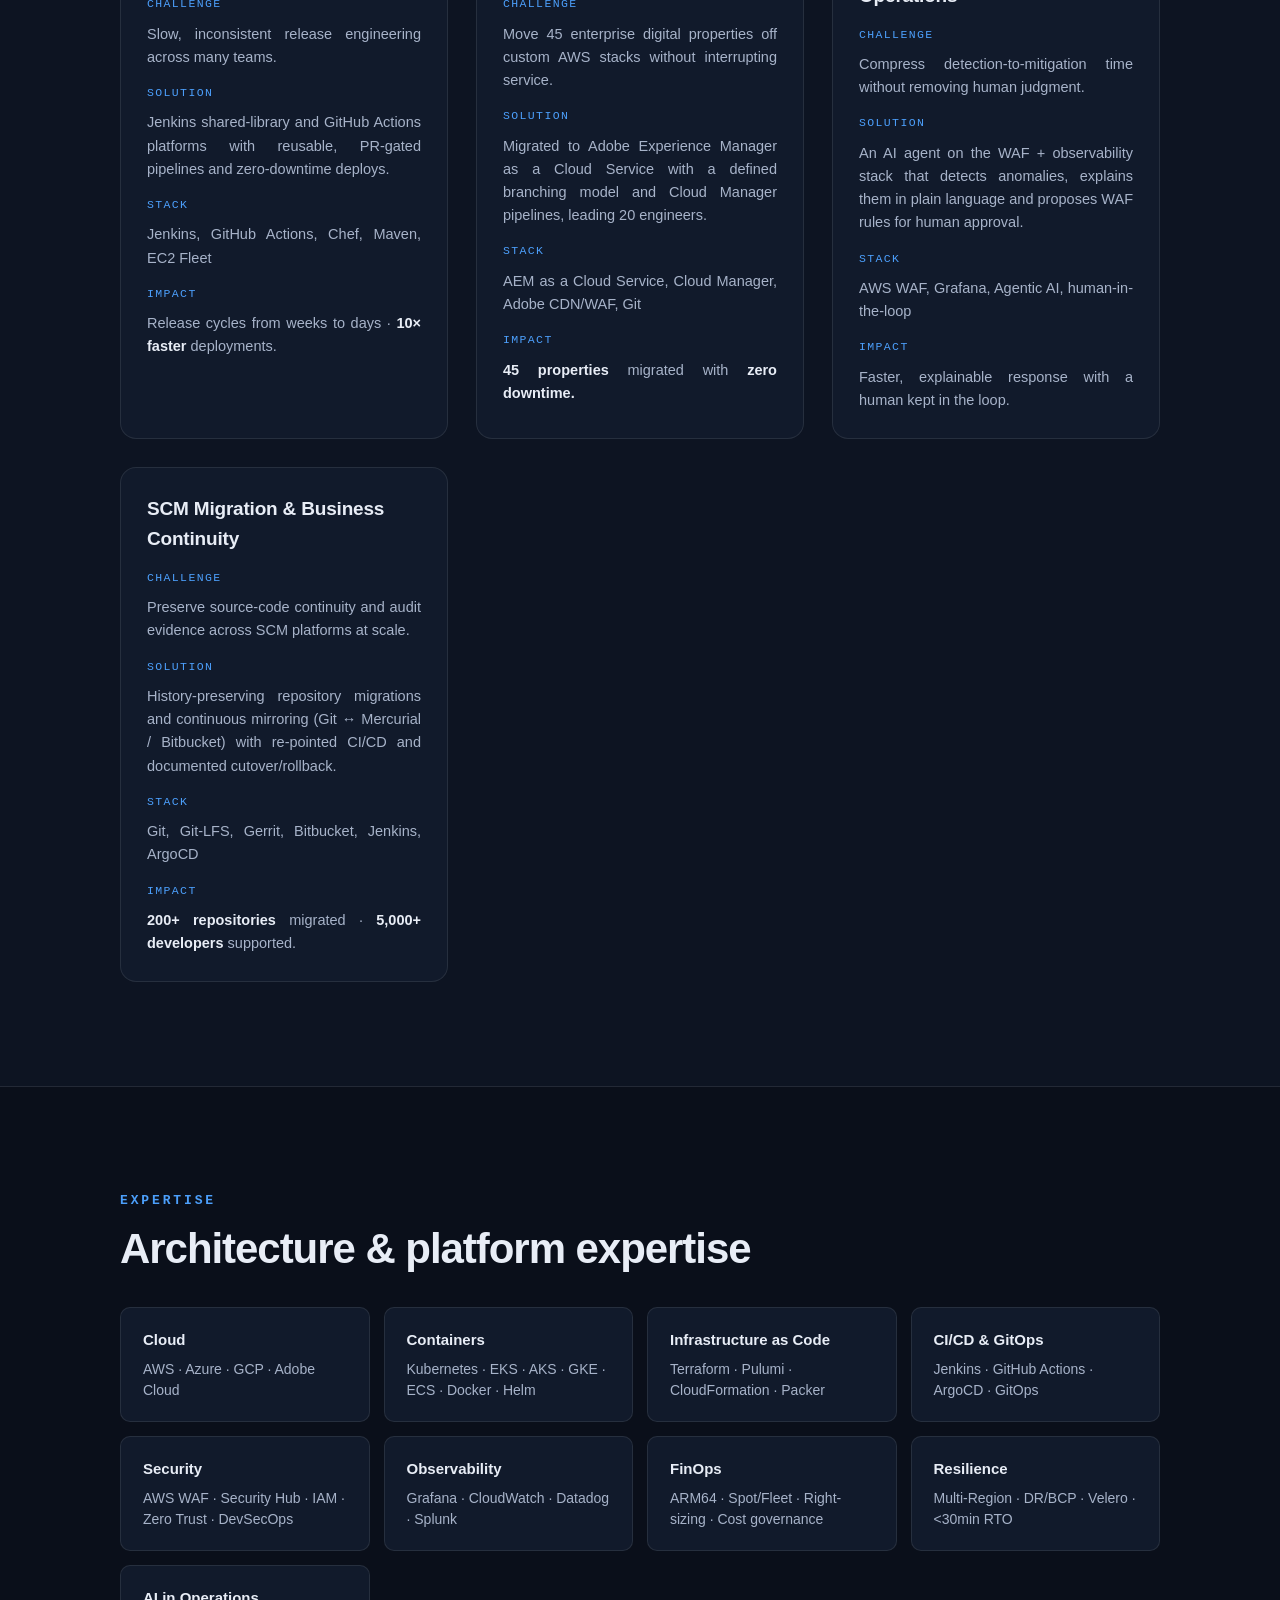
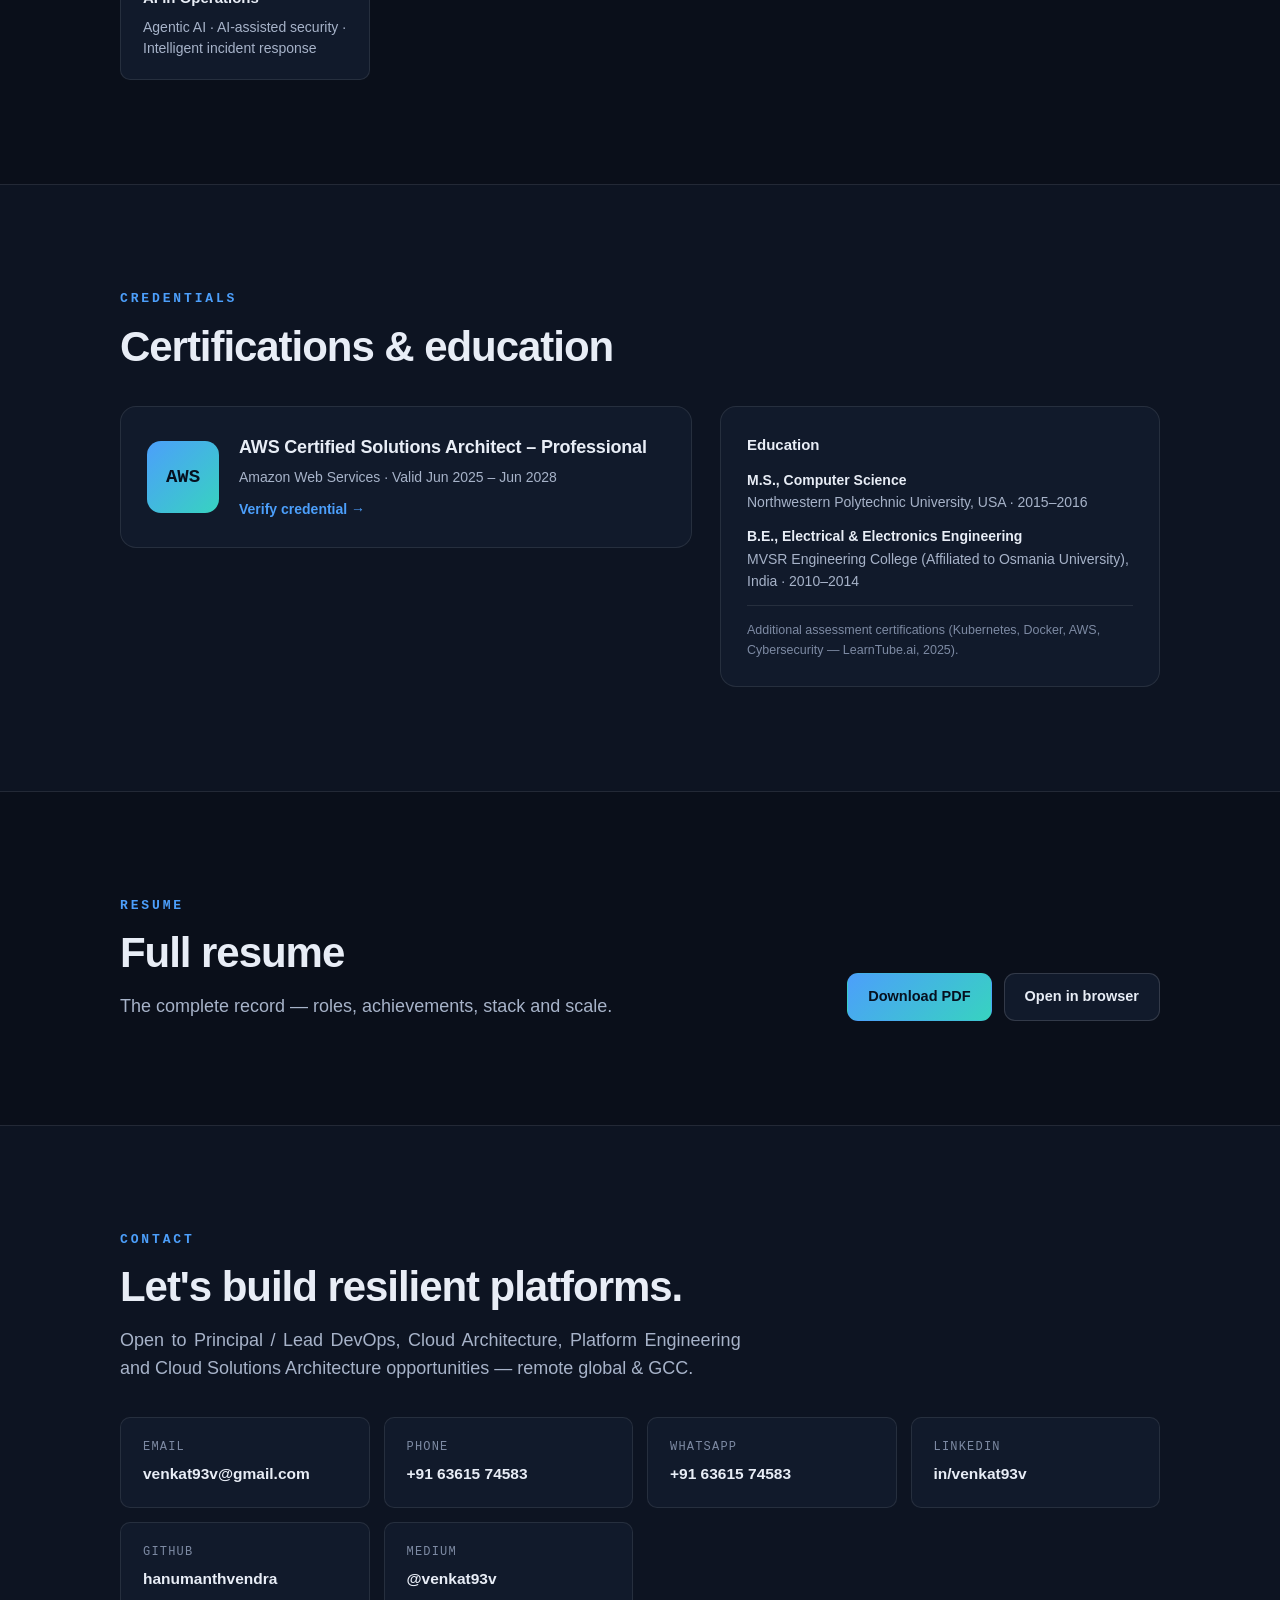
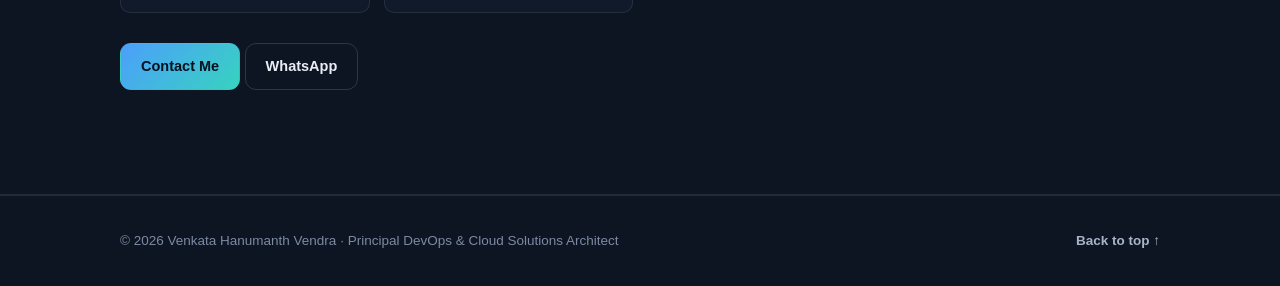
==== commit cd0b0160: "Add Istio on EKS Auto Mode request-flow diagram and interview Q&A." ====
--- a/index.html
+++ b/index.html
@@ -325,6 +325,11 @@
           <span class="demo__t">CI/CD · Jenkins · Policy-as-Code</span>
           <span class="demo__d">Scan → plan → OPA → approve → apply</span>
         </a>
+        <a class="demo" href="/istio-eks-auto-mode/">
+          <span class="demo__k">Service mesh</span>
+          <span class="demo__t">Istio on EKS Auto Mode</span>
+          <span class="demo__d">Ingress → sidecar → app · east-west mTLS</span>
+        </a>
         <a class="demo" href="/mcp-finops-guardrails/">
           <span class="demo__k">FinOps</span>
           <span class="demo__t">MCP guardrails for agentic rightsizing</span>
--- a/assets/css/style.css
+++ b/assets/css/style.css
@@ -166,7 +166,7 @@
   background:color-mix(in srgb,var(--panel) 80%,transparent)}
 .demos__label{font-family:var(--mono);font-size:11.5px;letter-spacing:.14em;text-transform:uppercase;
   color:var(--accent);margin-bottom:12px}
-.demos__row{display:grid;grid-template-columns:repeat(3,minmax(0,1fr));gap:12px}
+.demos__row{display:grid;grid-template-columns:repeat(2,minmax(0,1fr));gap:12px}
 .demo{display:flex;flex-direction:column;gap:4px;padding:14px 16px;border-radius:10px;
   border:1px solid var(--line);background:var(--panel-2);transition:border-color .2s,transform .2s}
 .demo:hover{border-color:var(--accent);transform:translateY(-2px)}
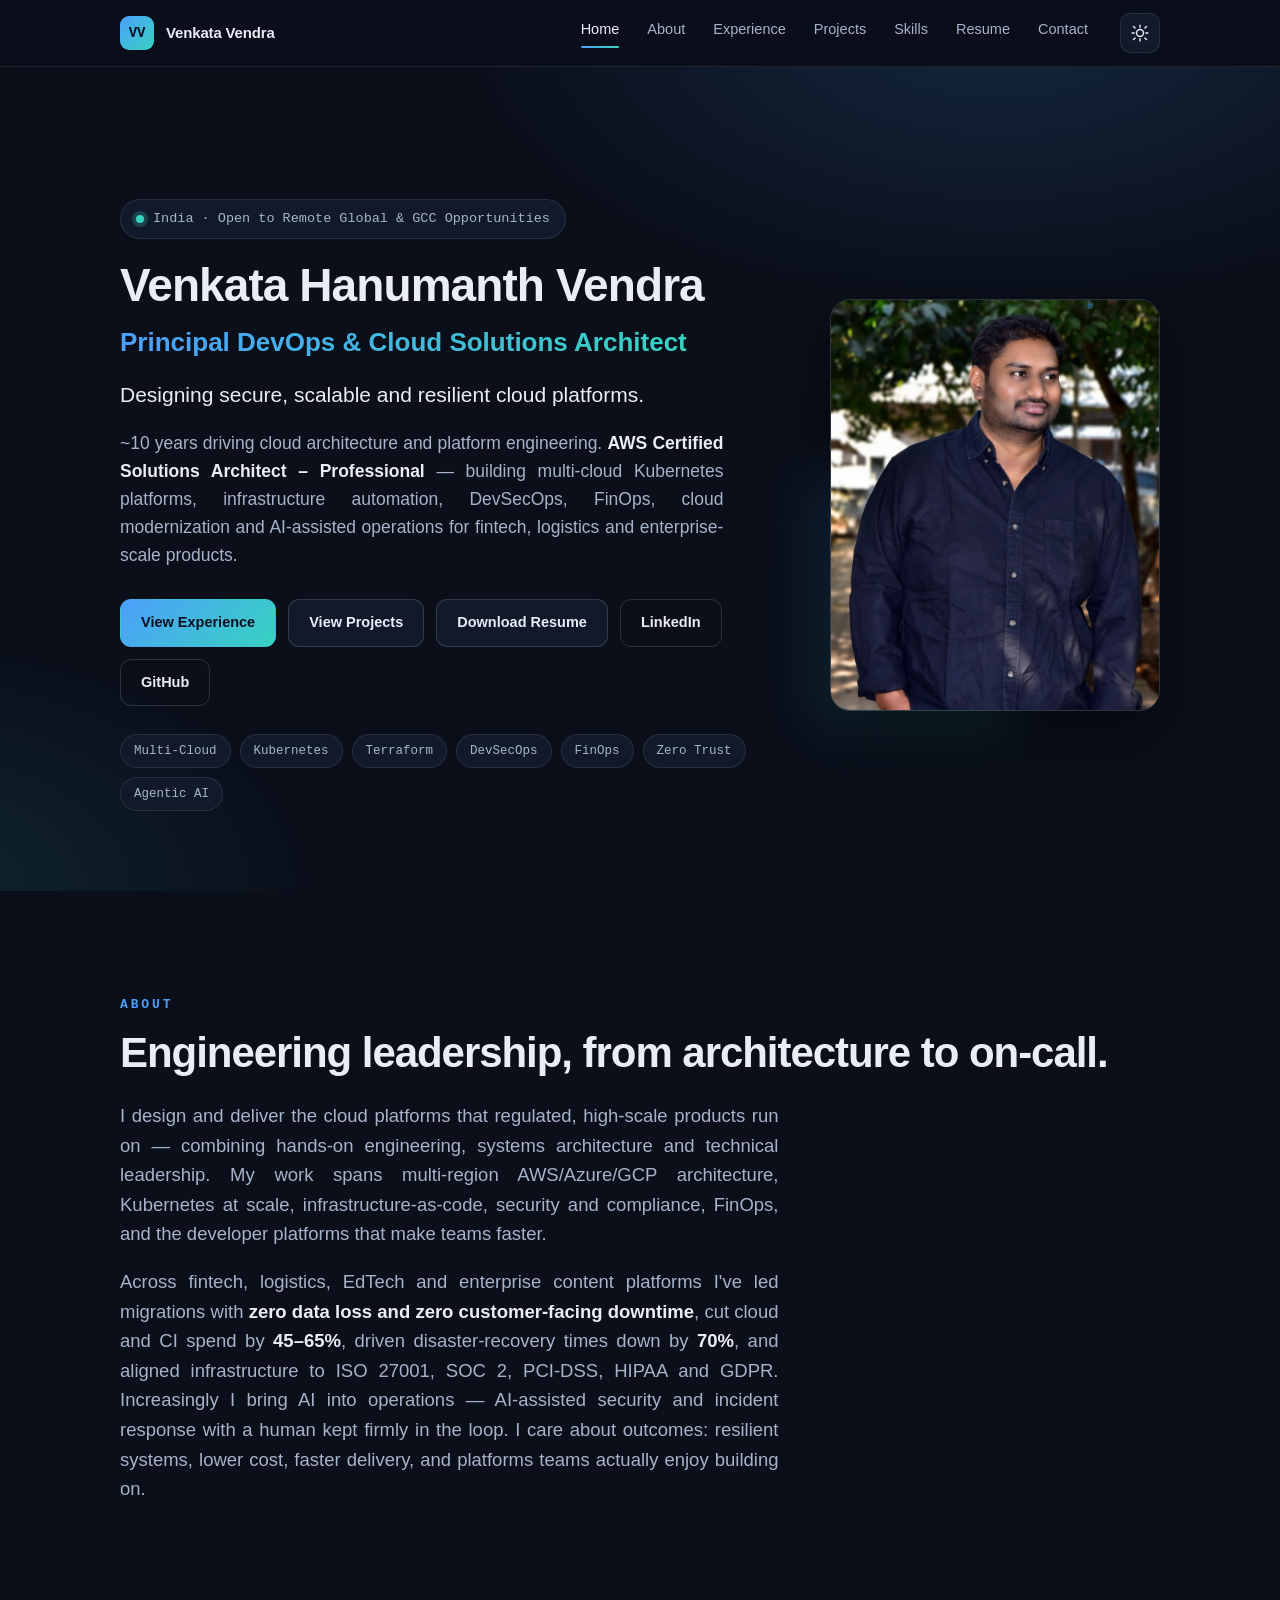
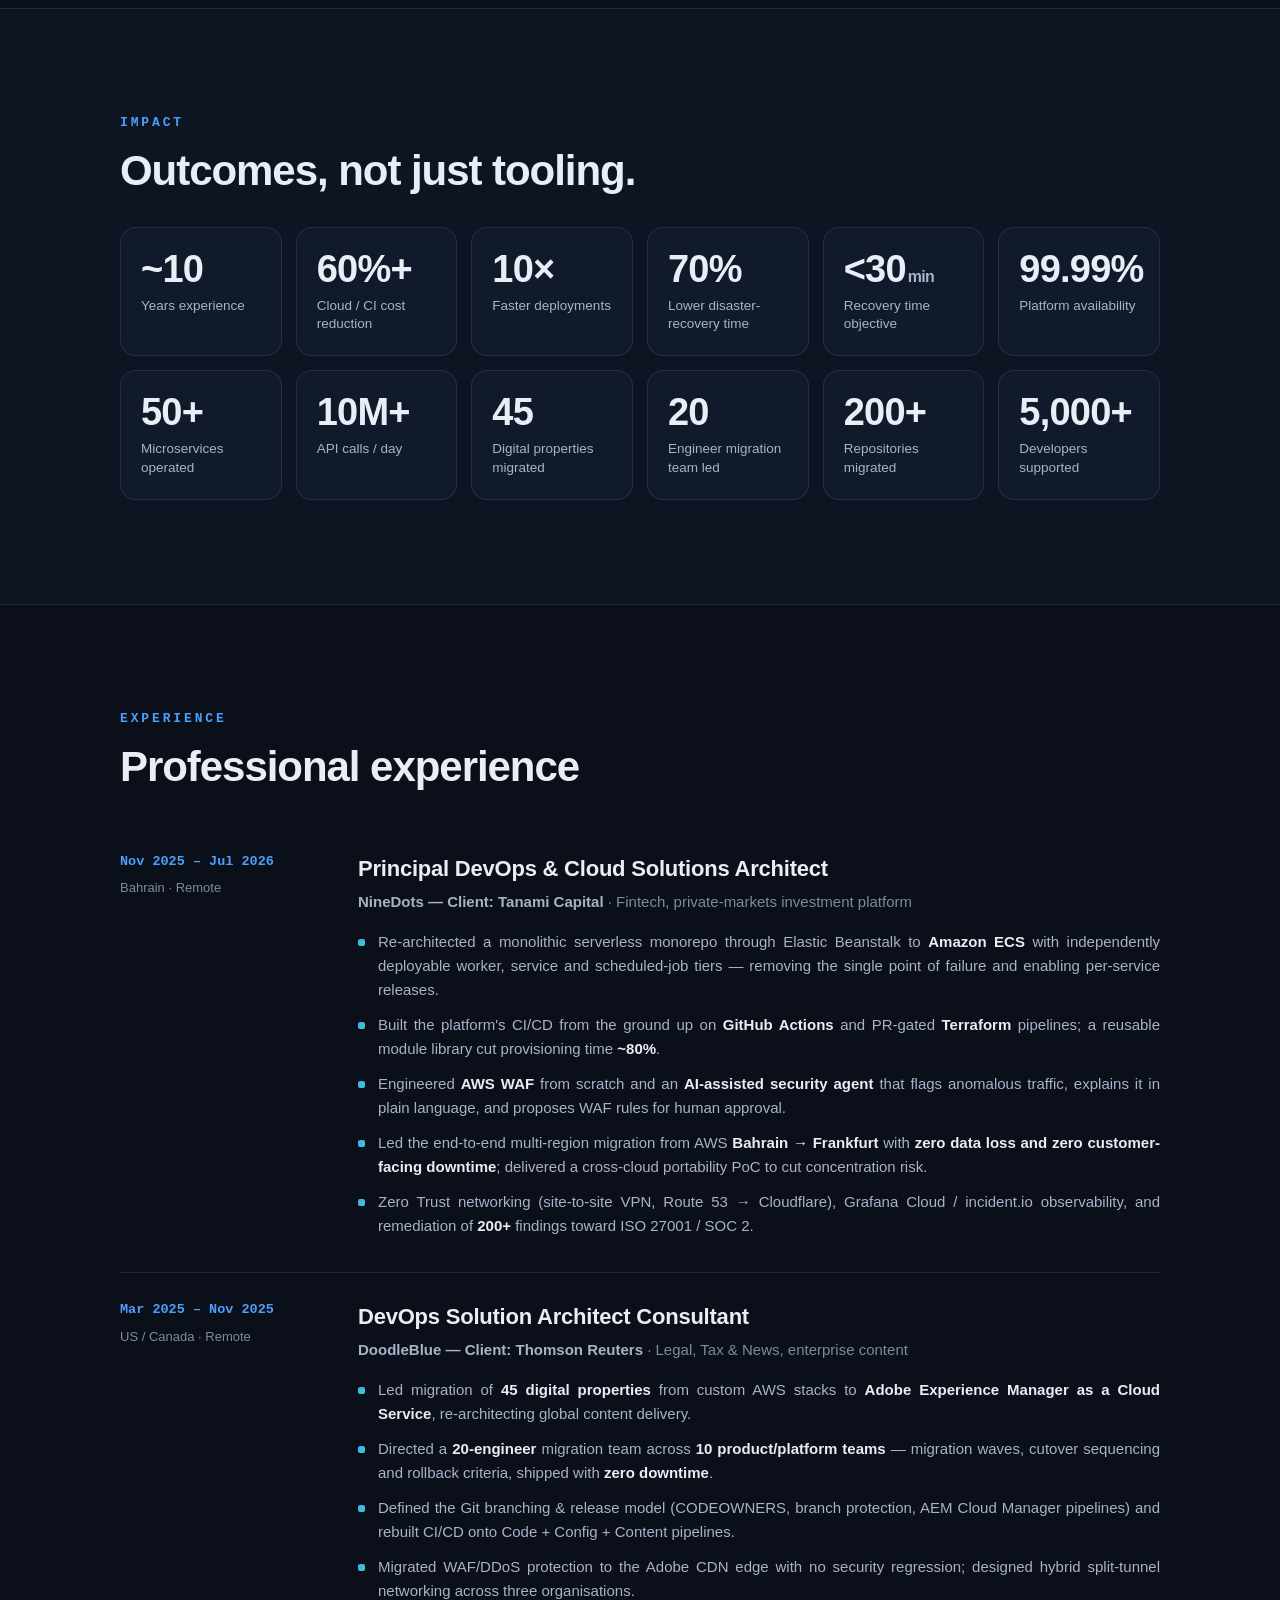
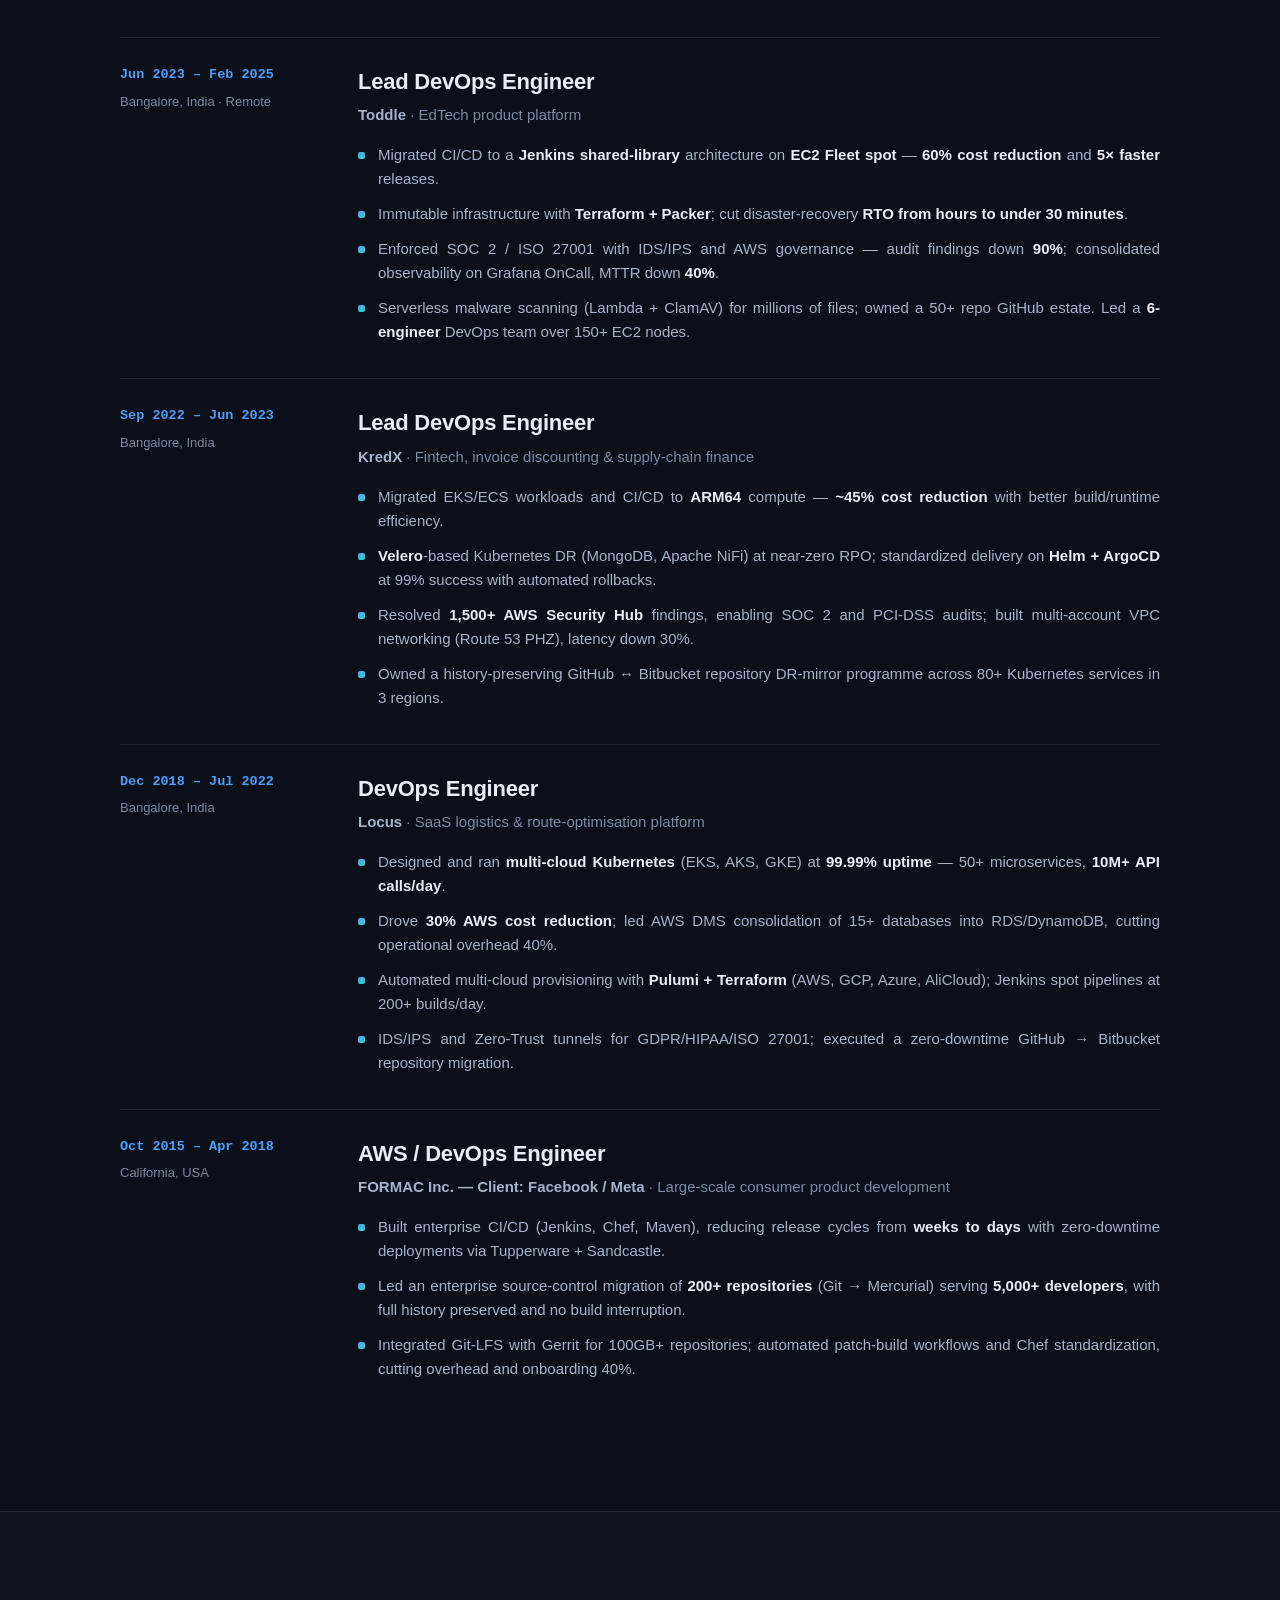
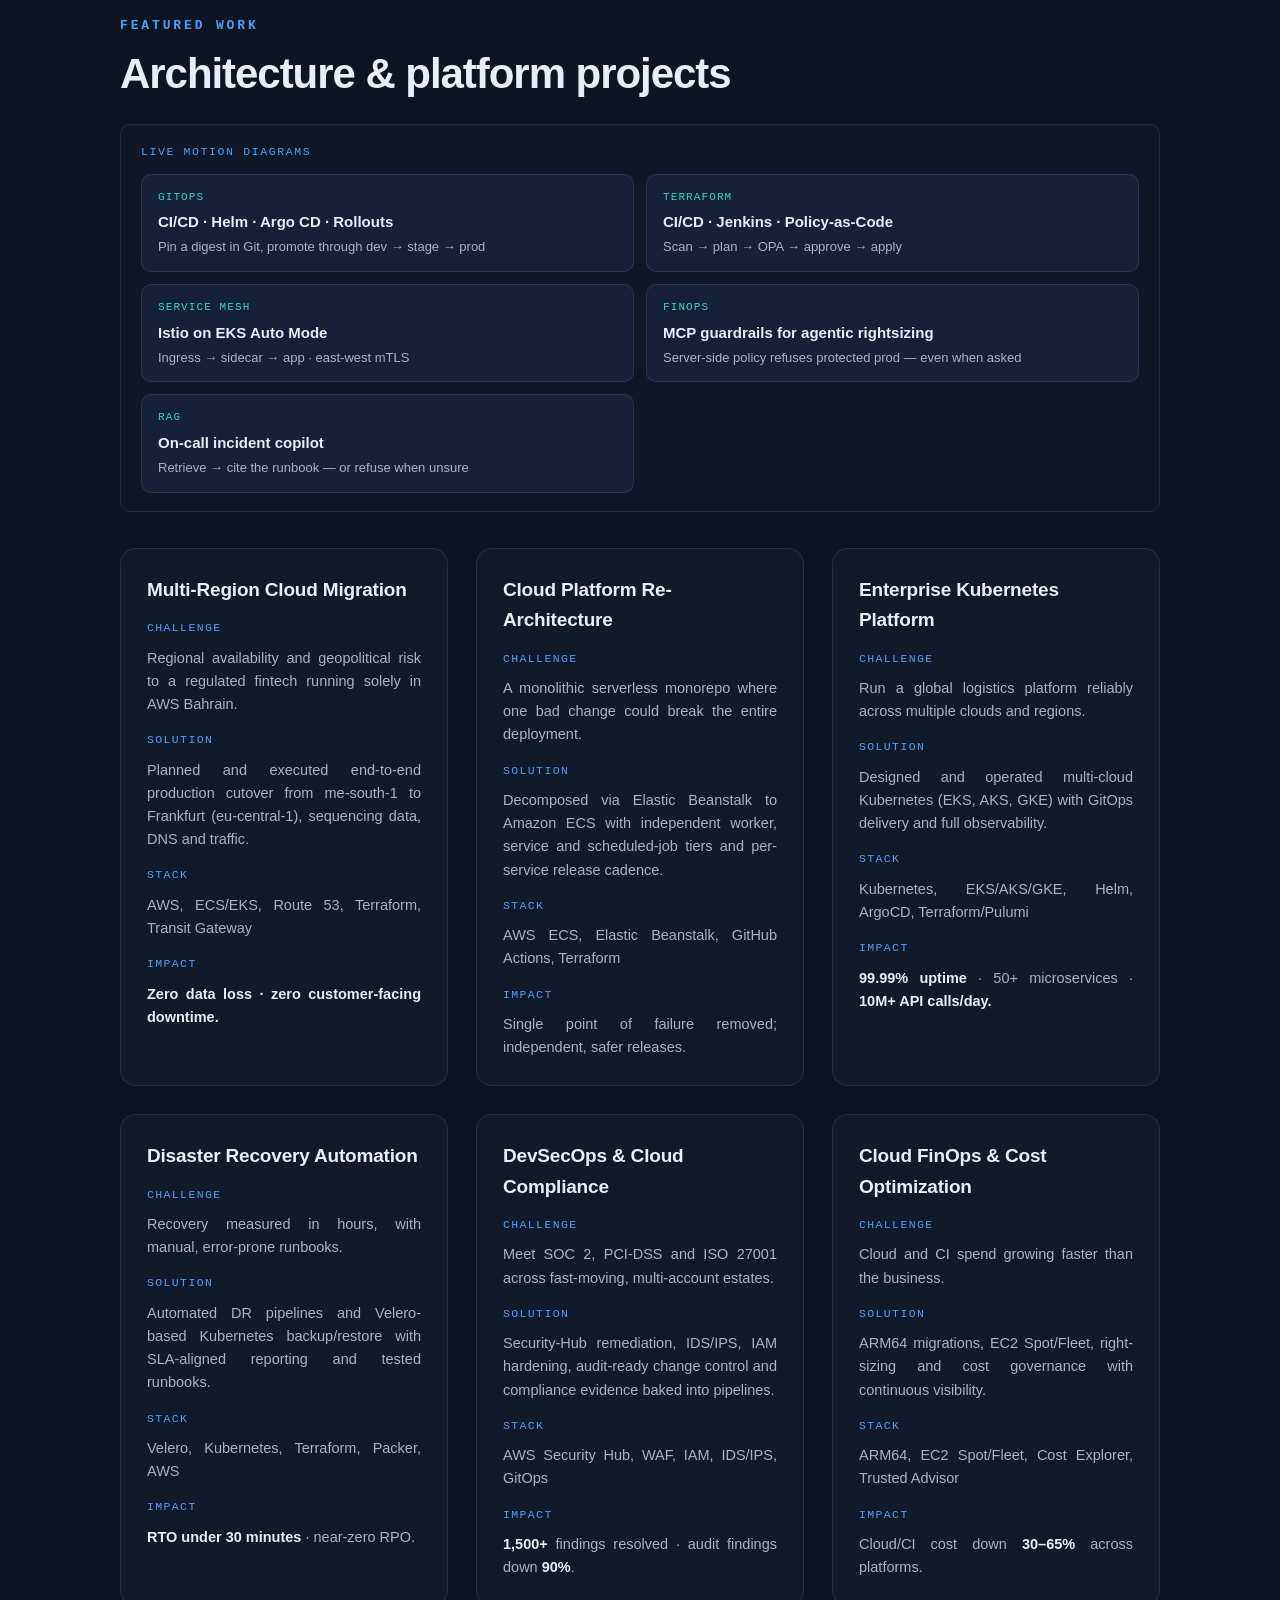
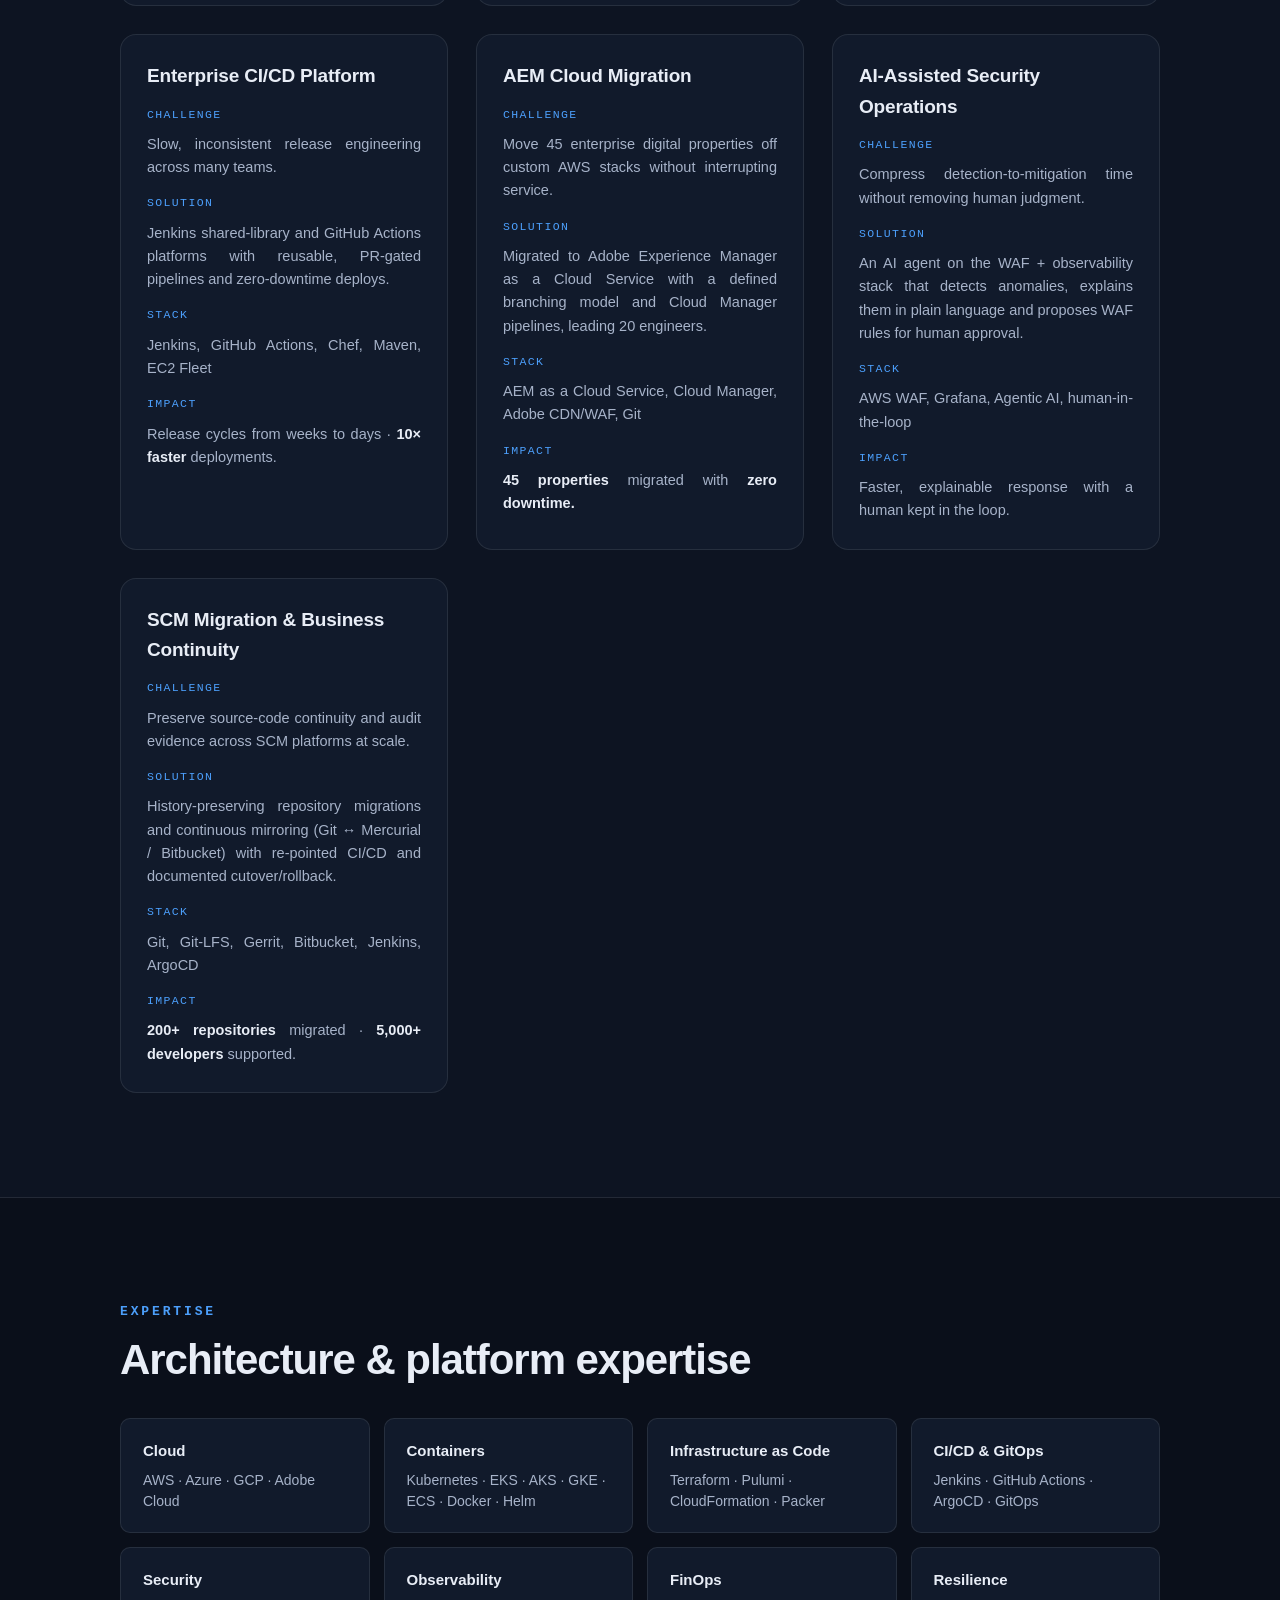
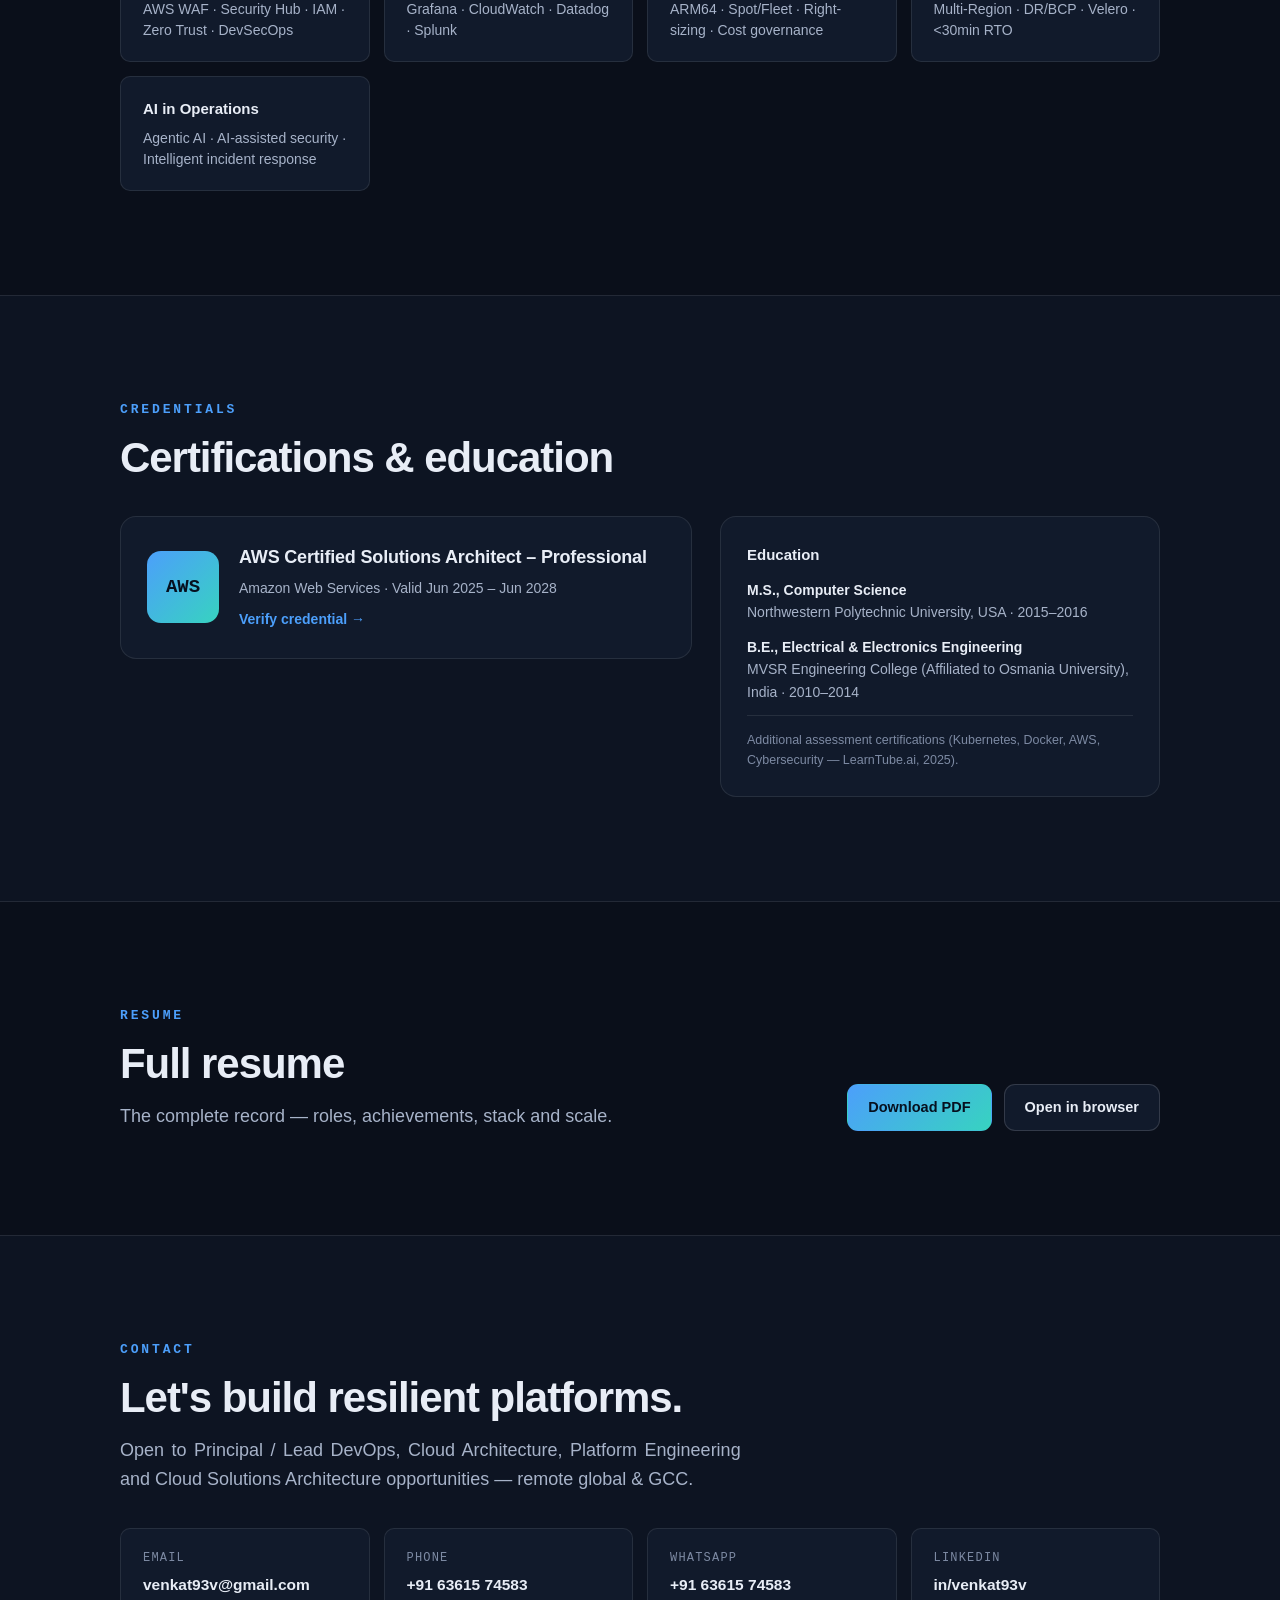
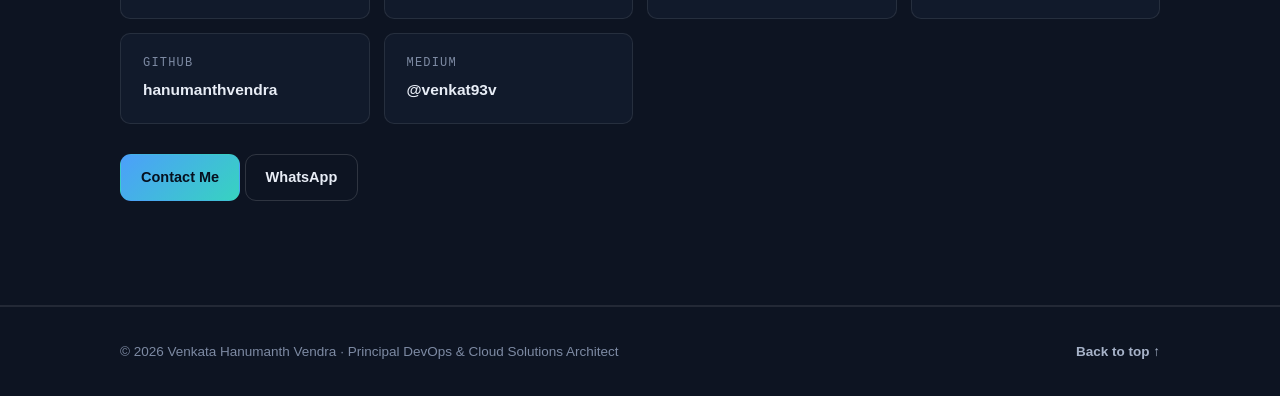
==== commit e38f6230: "Add RAG incident copilot motion diagram to the portfolio. Show retrieve → score gate → cite or refus" ====
--- a/index.html
+++ b/index.html
@@ -335,6 +335,11 @@
           <span class="demo__t">MCP guardrails for agentic rightsizing</span>
           <span class="demo__d">Server-side policy refuses protected prod — even when asked</span>
         </a>
+        <a class="demo" href="/rag-incident-copilot/">
+          <span class="demo__k">RAG</span>
+          <span class="demo__t">On-call incident copilot</span>
+          <span class="demo__d">Retrieve → cite the runbook — or refuse when unsure</span>
+        </a>
       </div>
     </div>
 
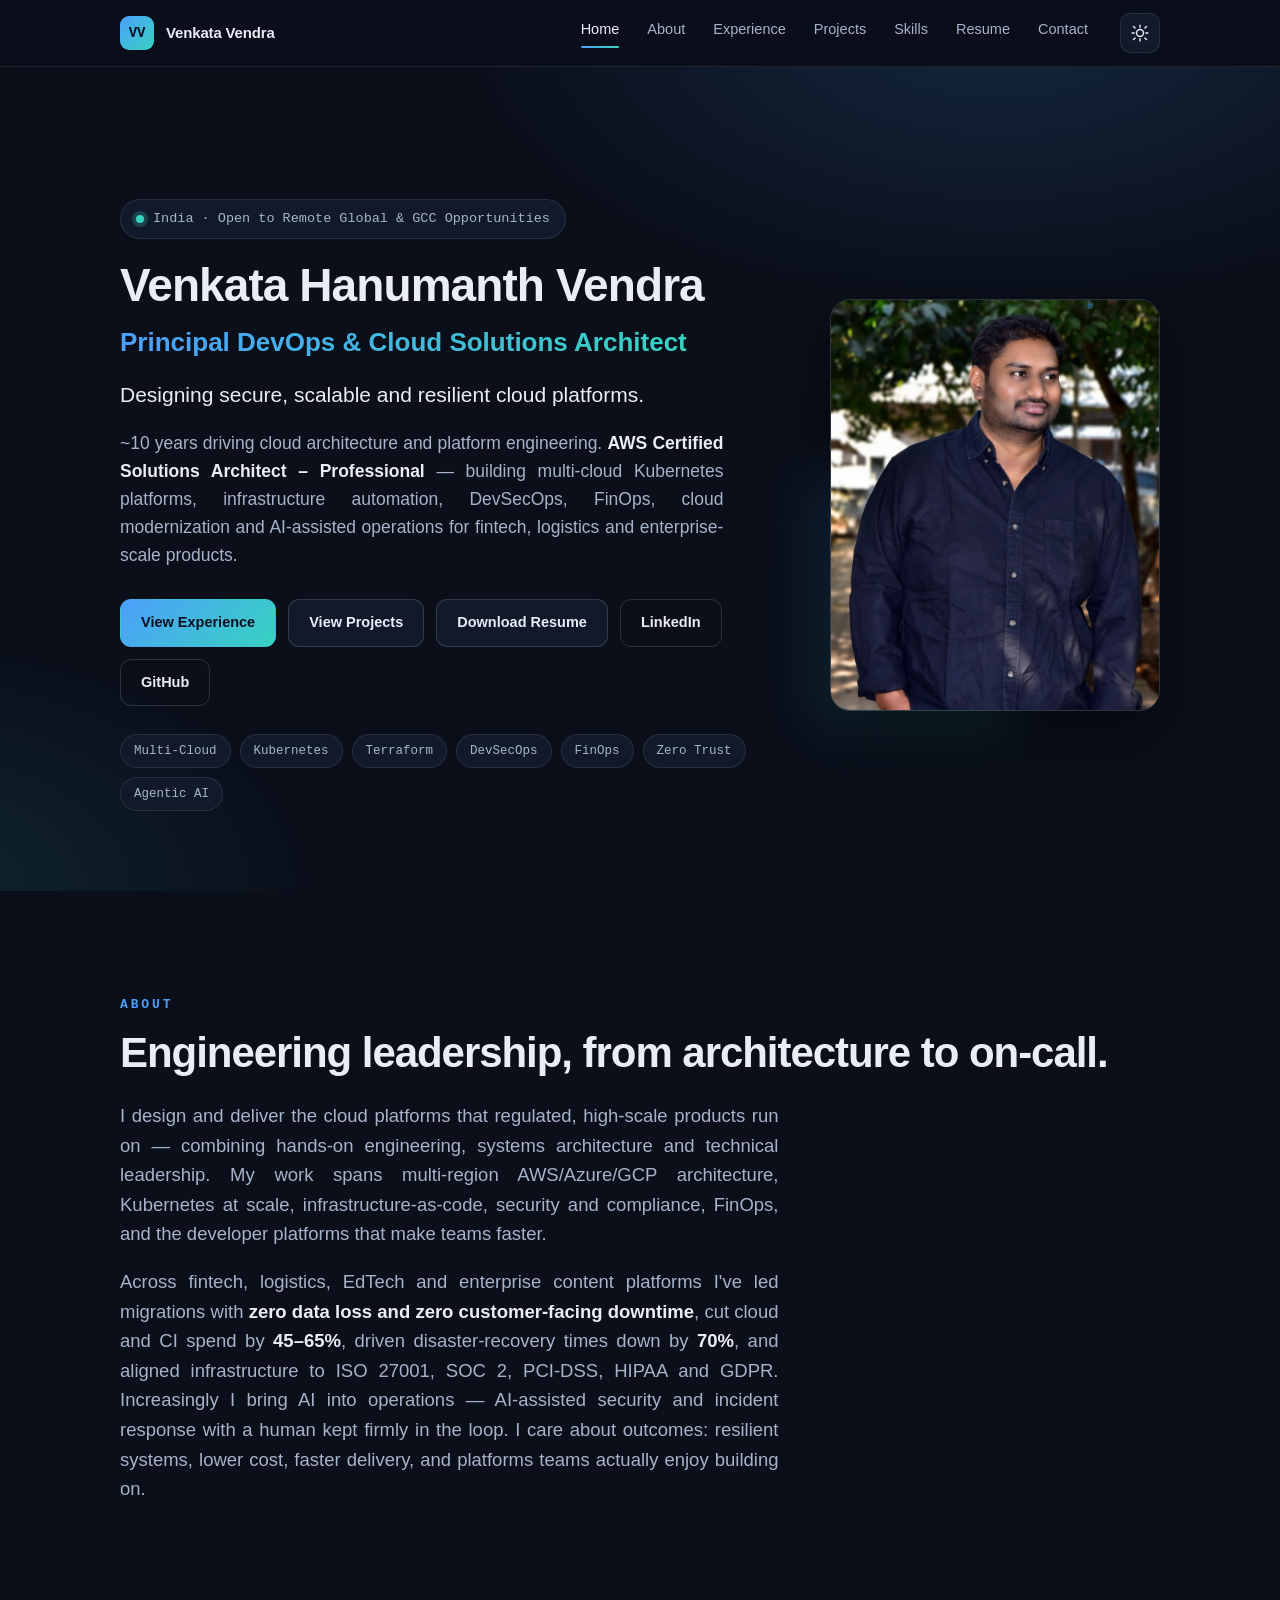
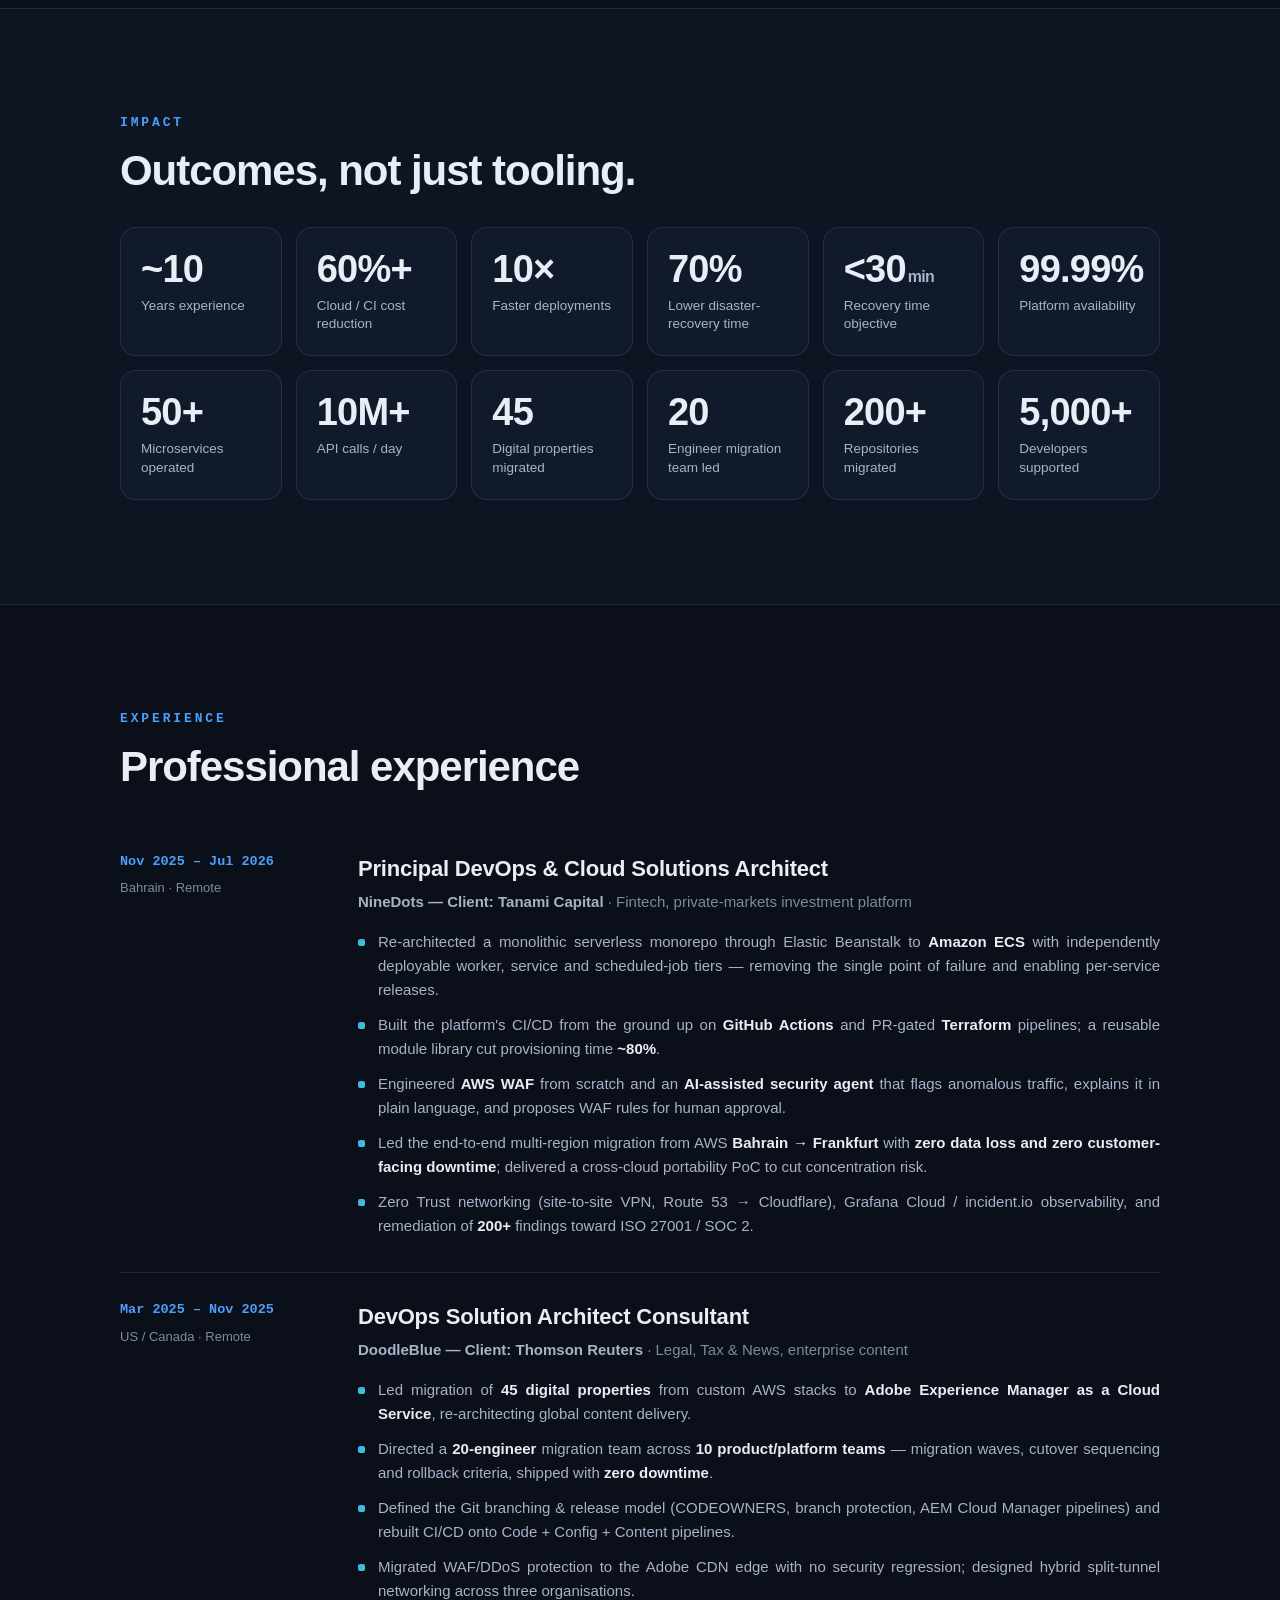
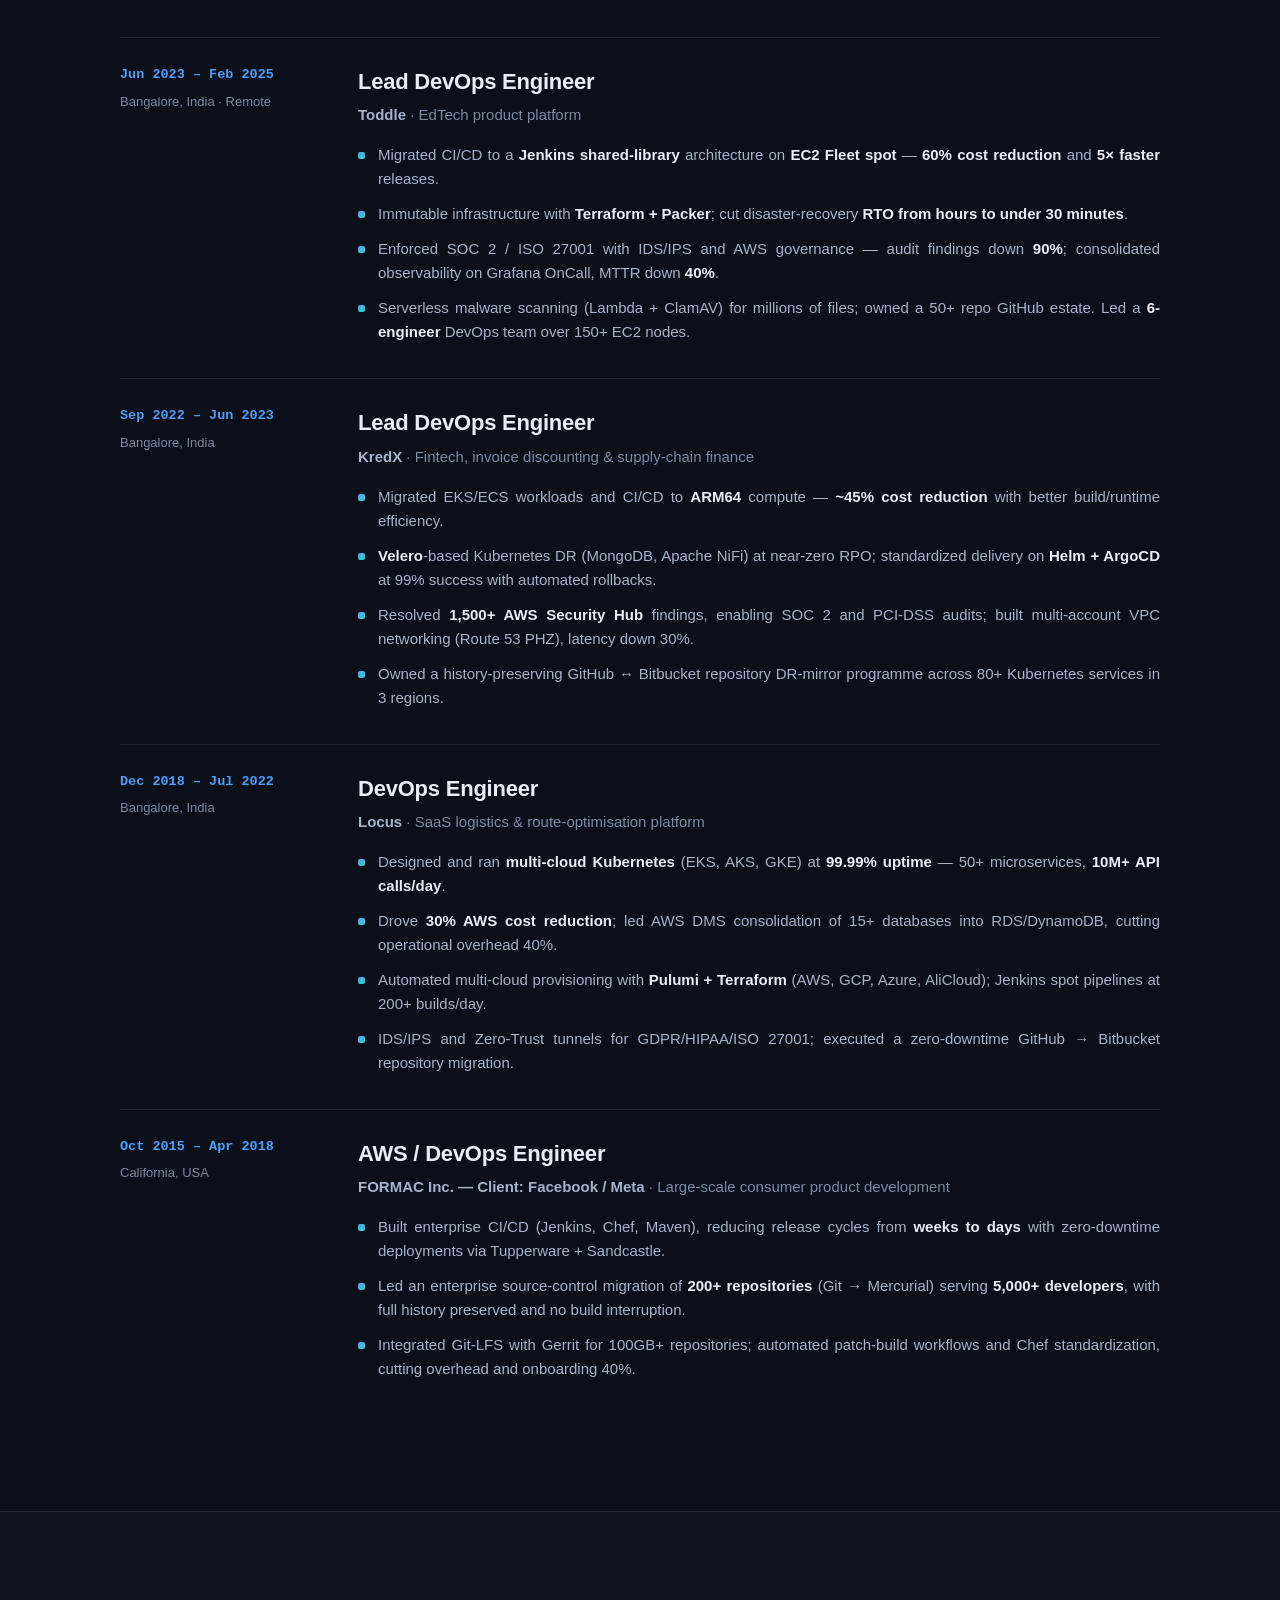
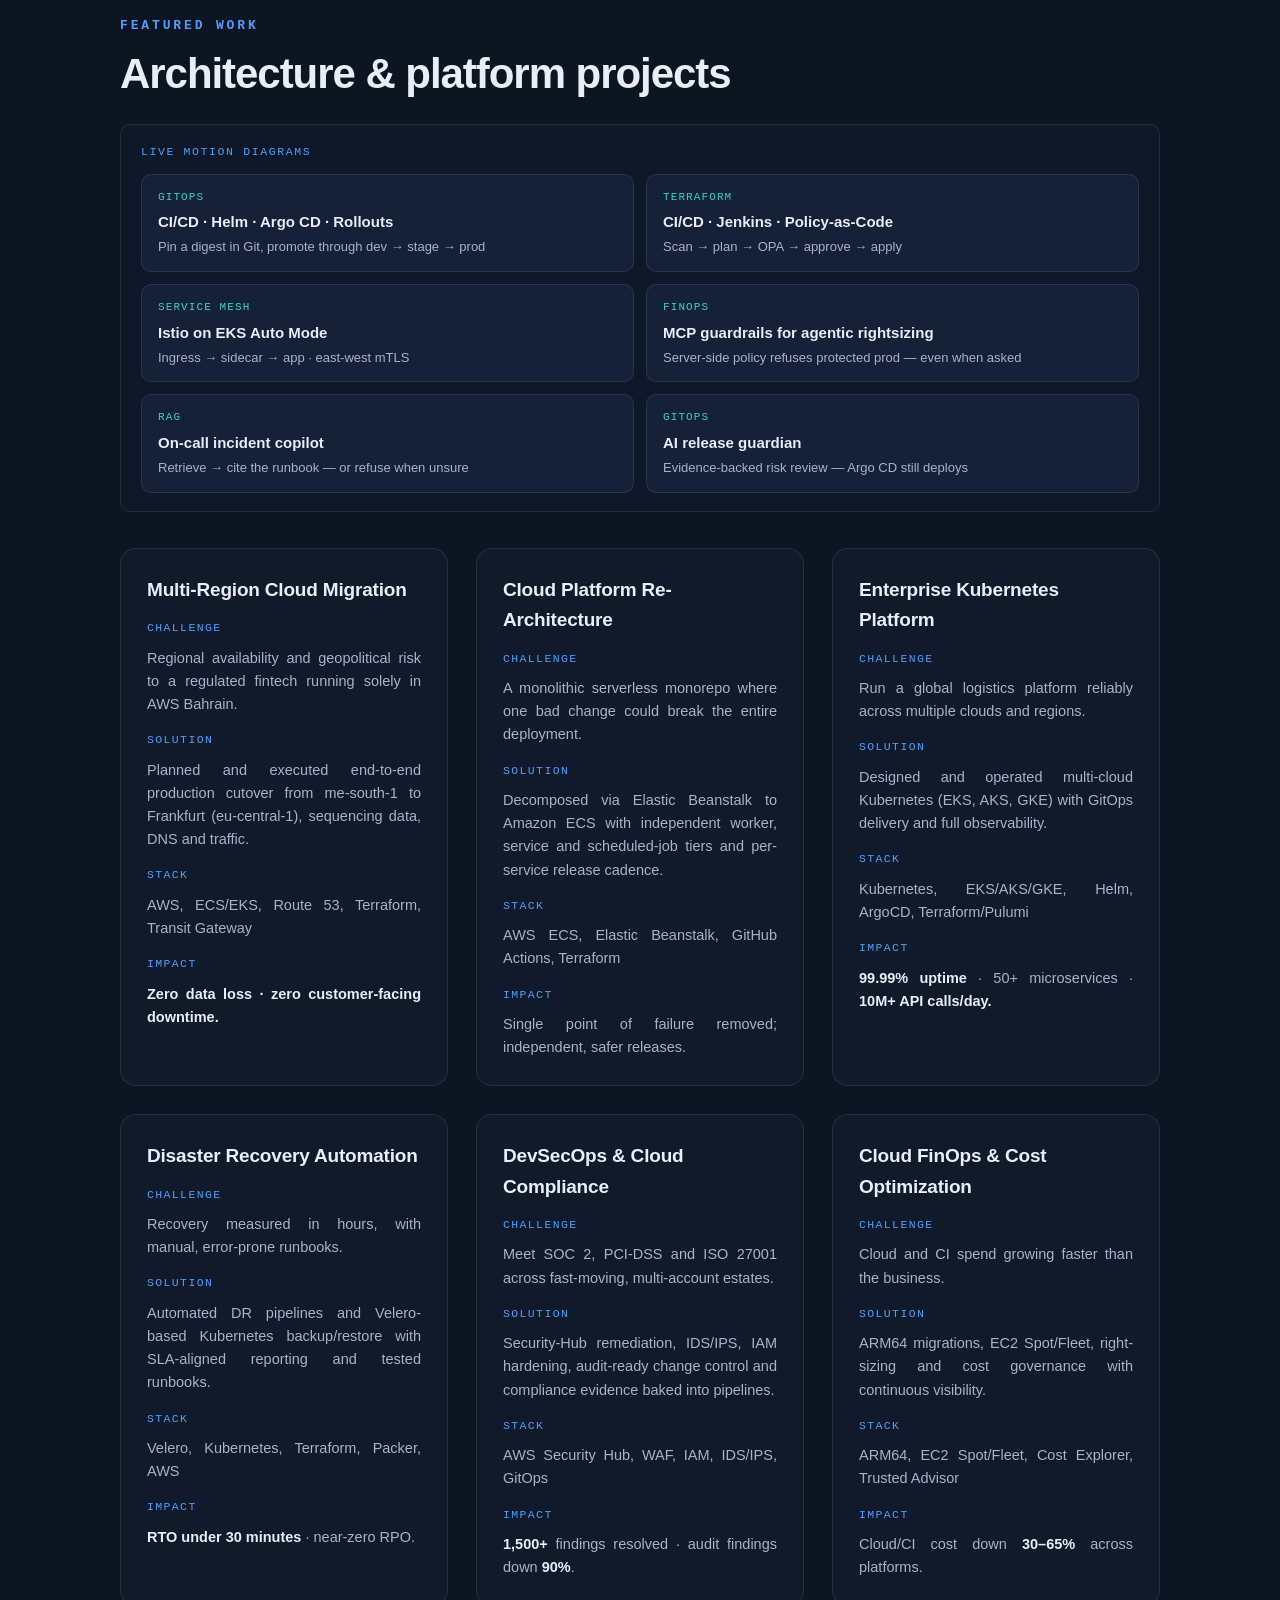
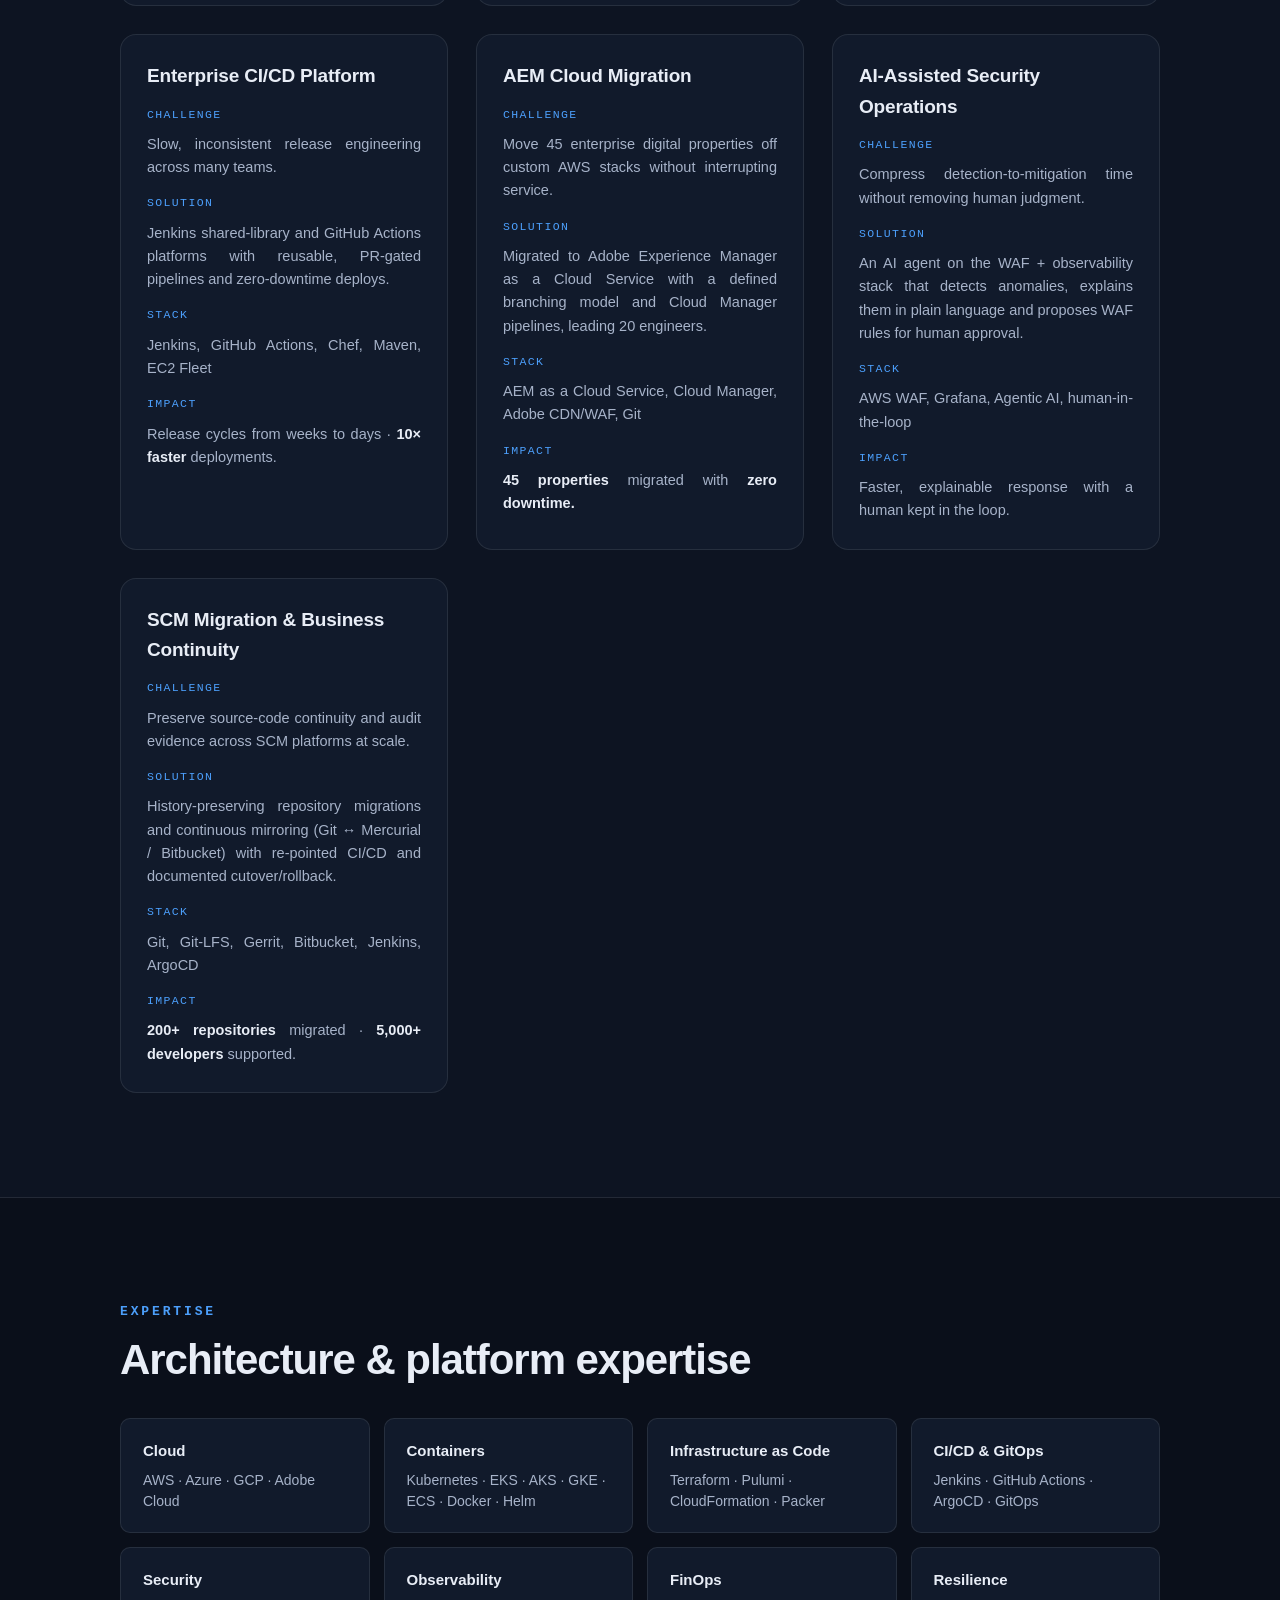
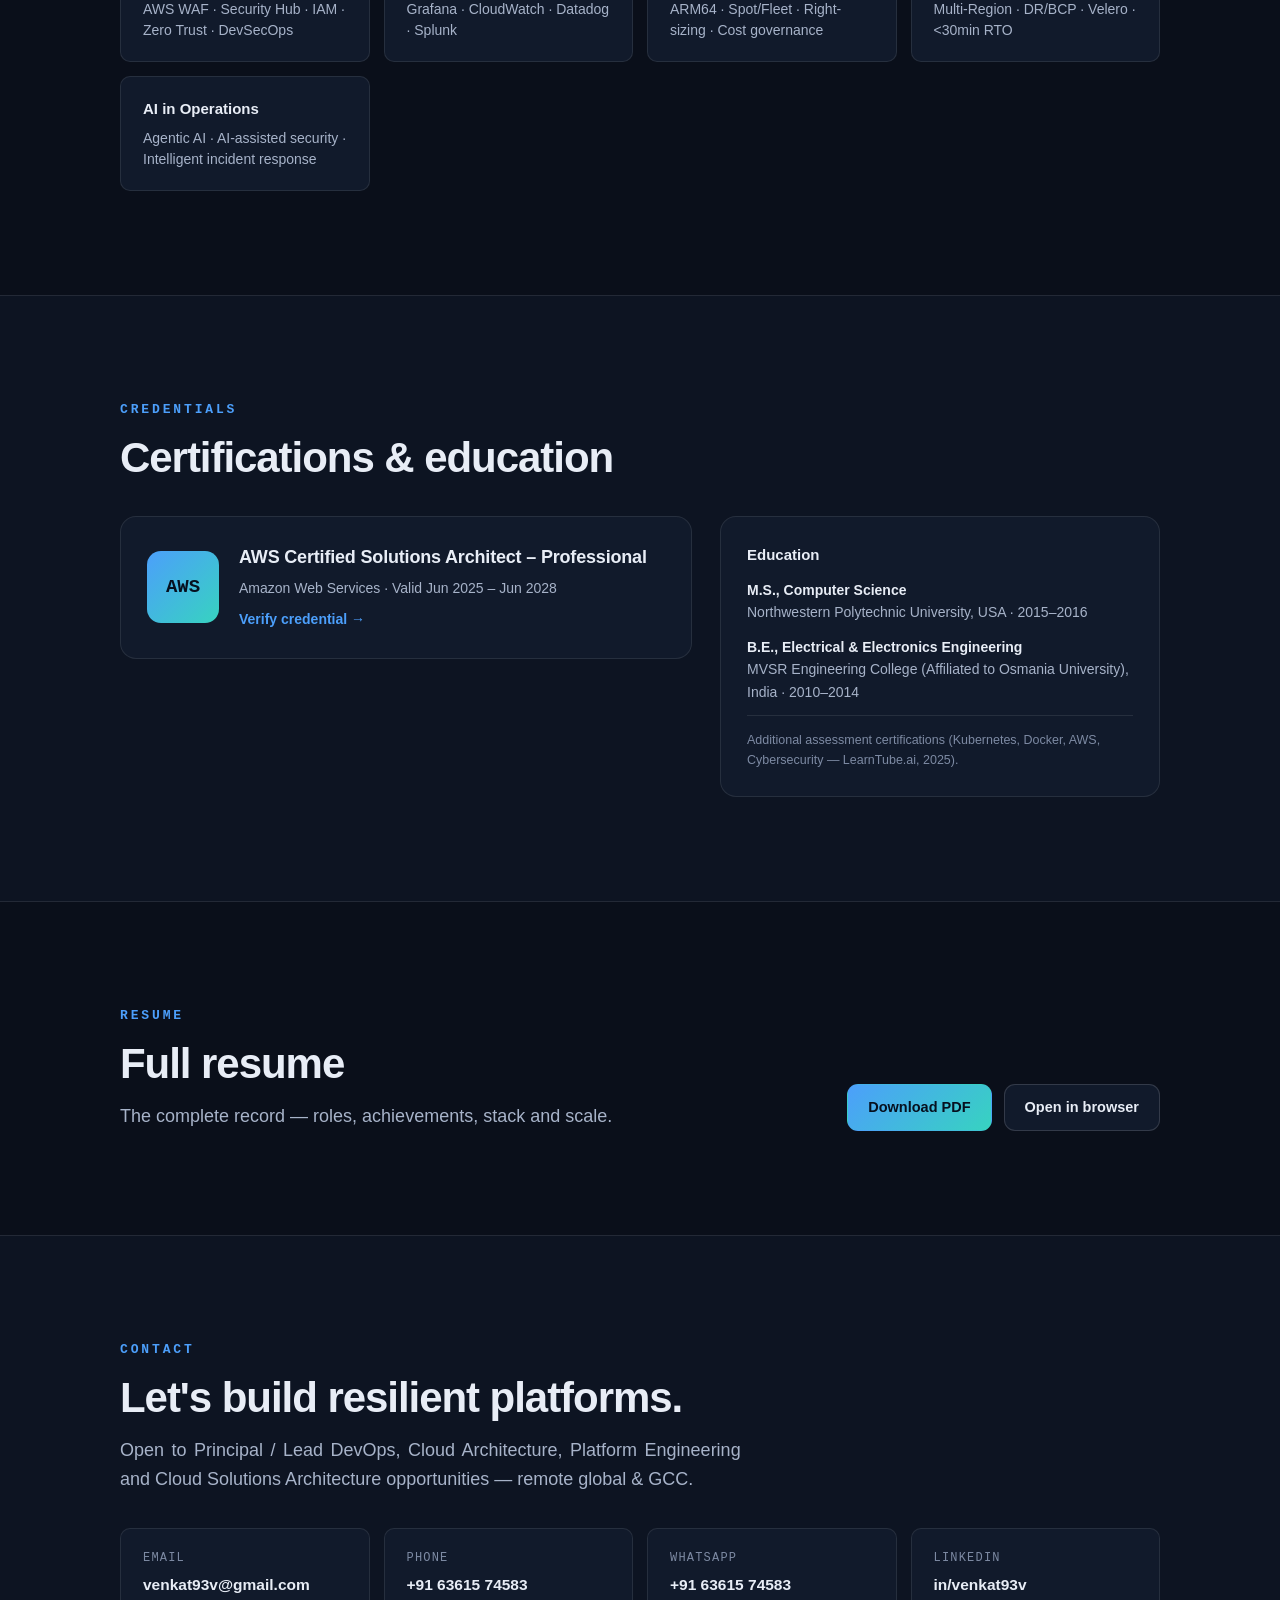
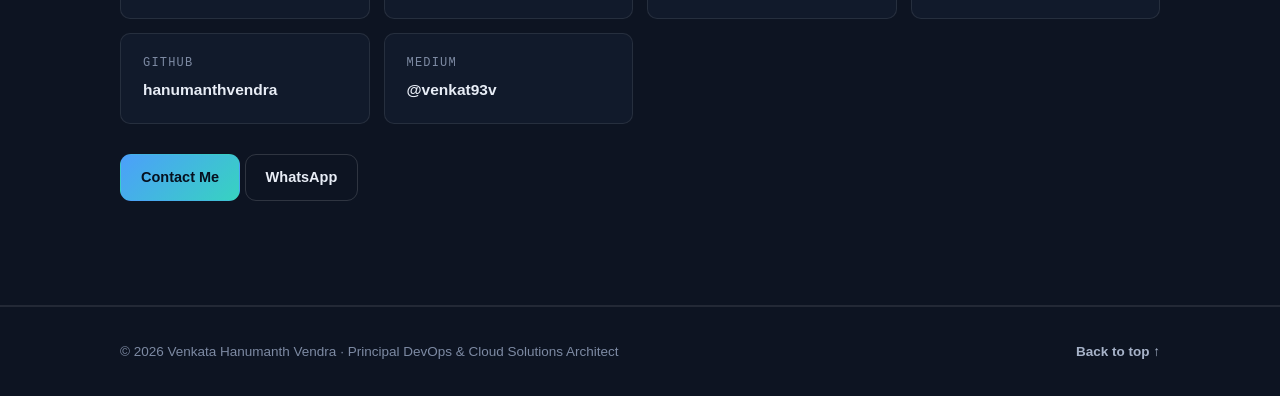
==== commit 443ad1c7: "Add GitOps Release Guardian motion diagram to the portfolio." ====
--- a/index.html
+++ b/index.html
@@ -340,6 +340,11 @@
           <span class="demo__t">On-call incident copilot</span>
           <span class="demo__d">Retrieve → cite the runbook — or refuse when unsure</span>
         </a>
+        <a class="demo" href="/gitops-release-guardian/">
+          <span class="demo__k">GitOps</span>
+          <span class="demo__t">AI release guardian</span>
+          <span class="demo__d">Evidence-backed risk review — Argo CD still deploys</span>
+        </a>
       </div>
     </div>
 
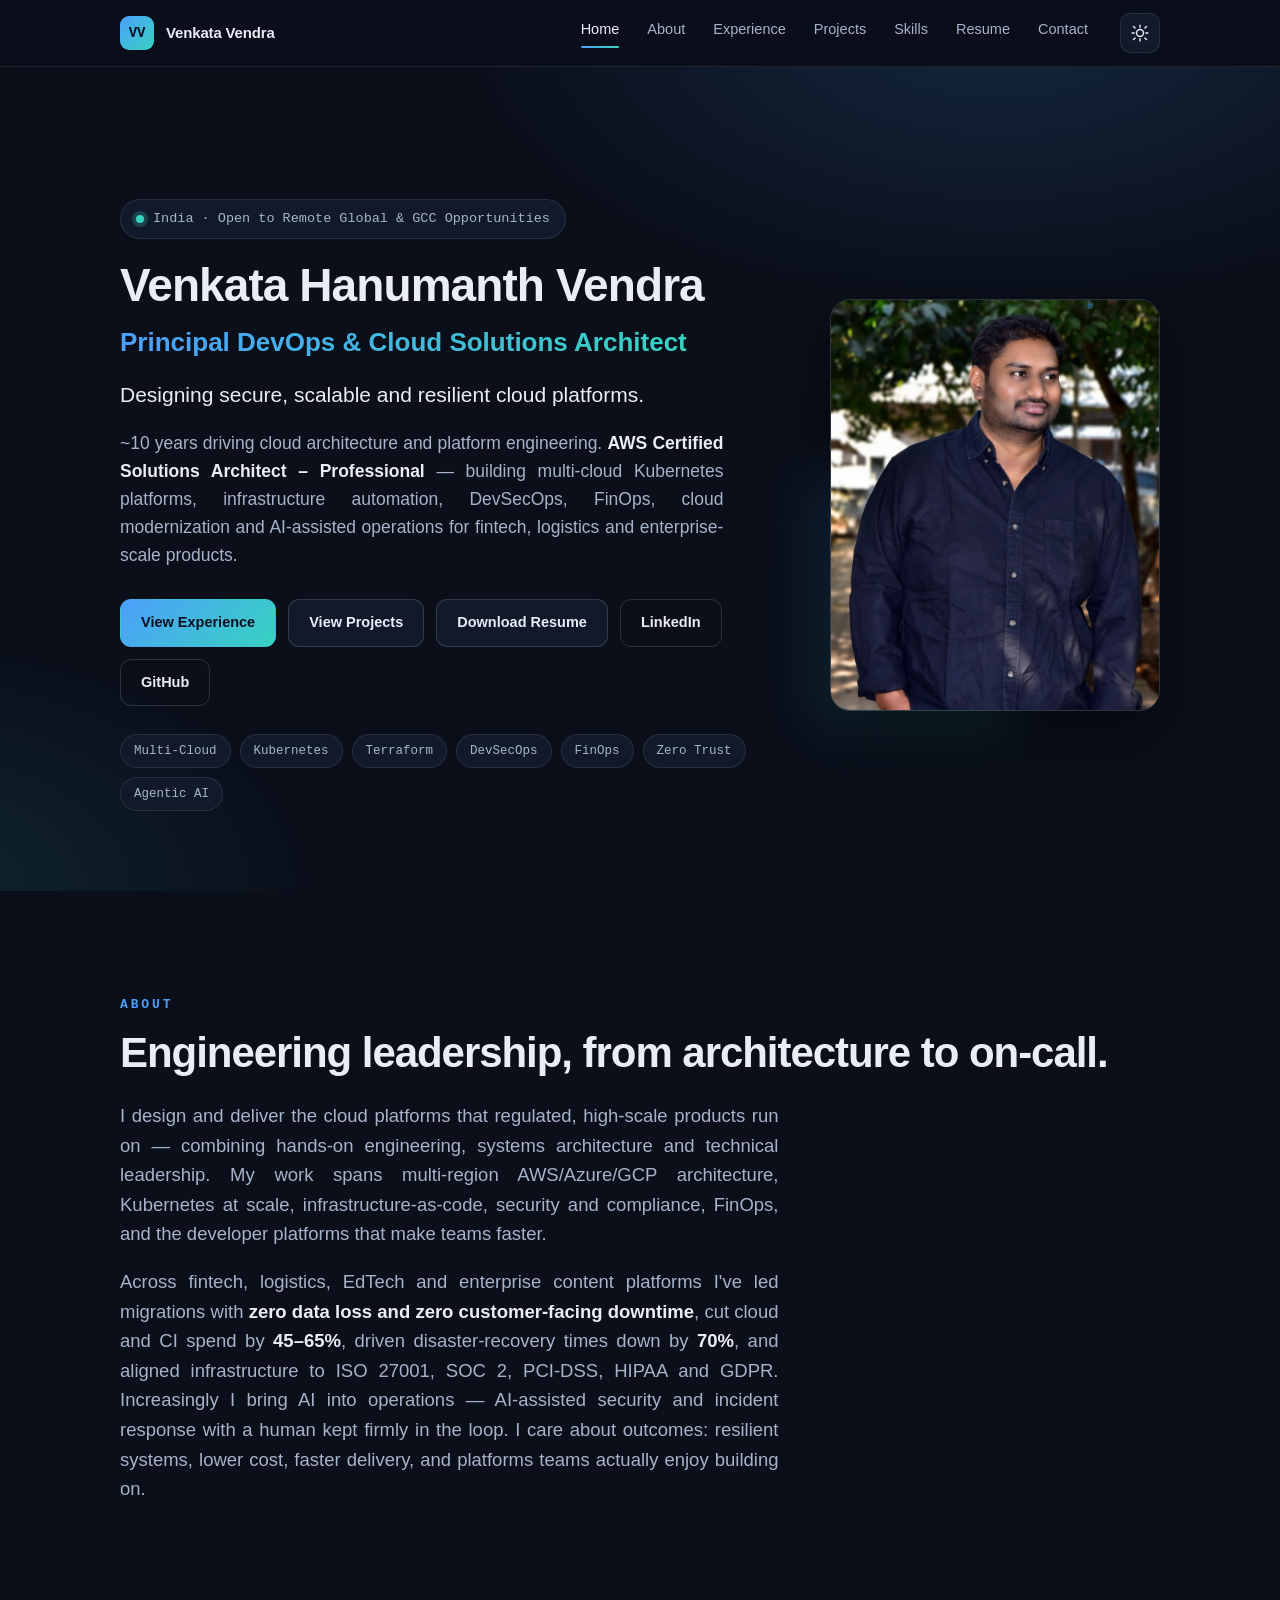
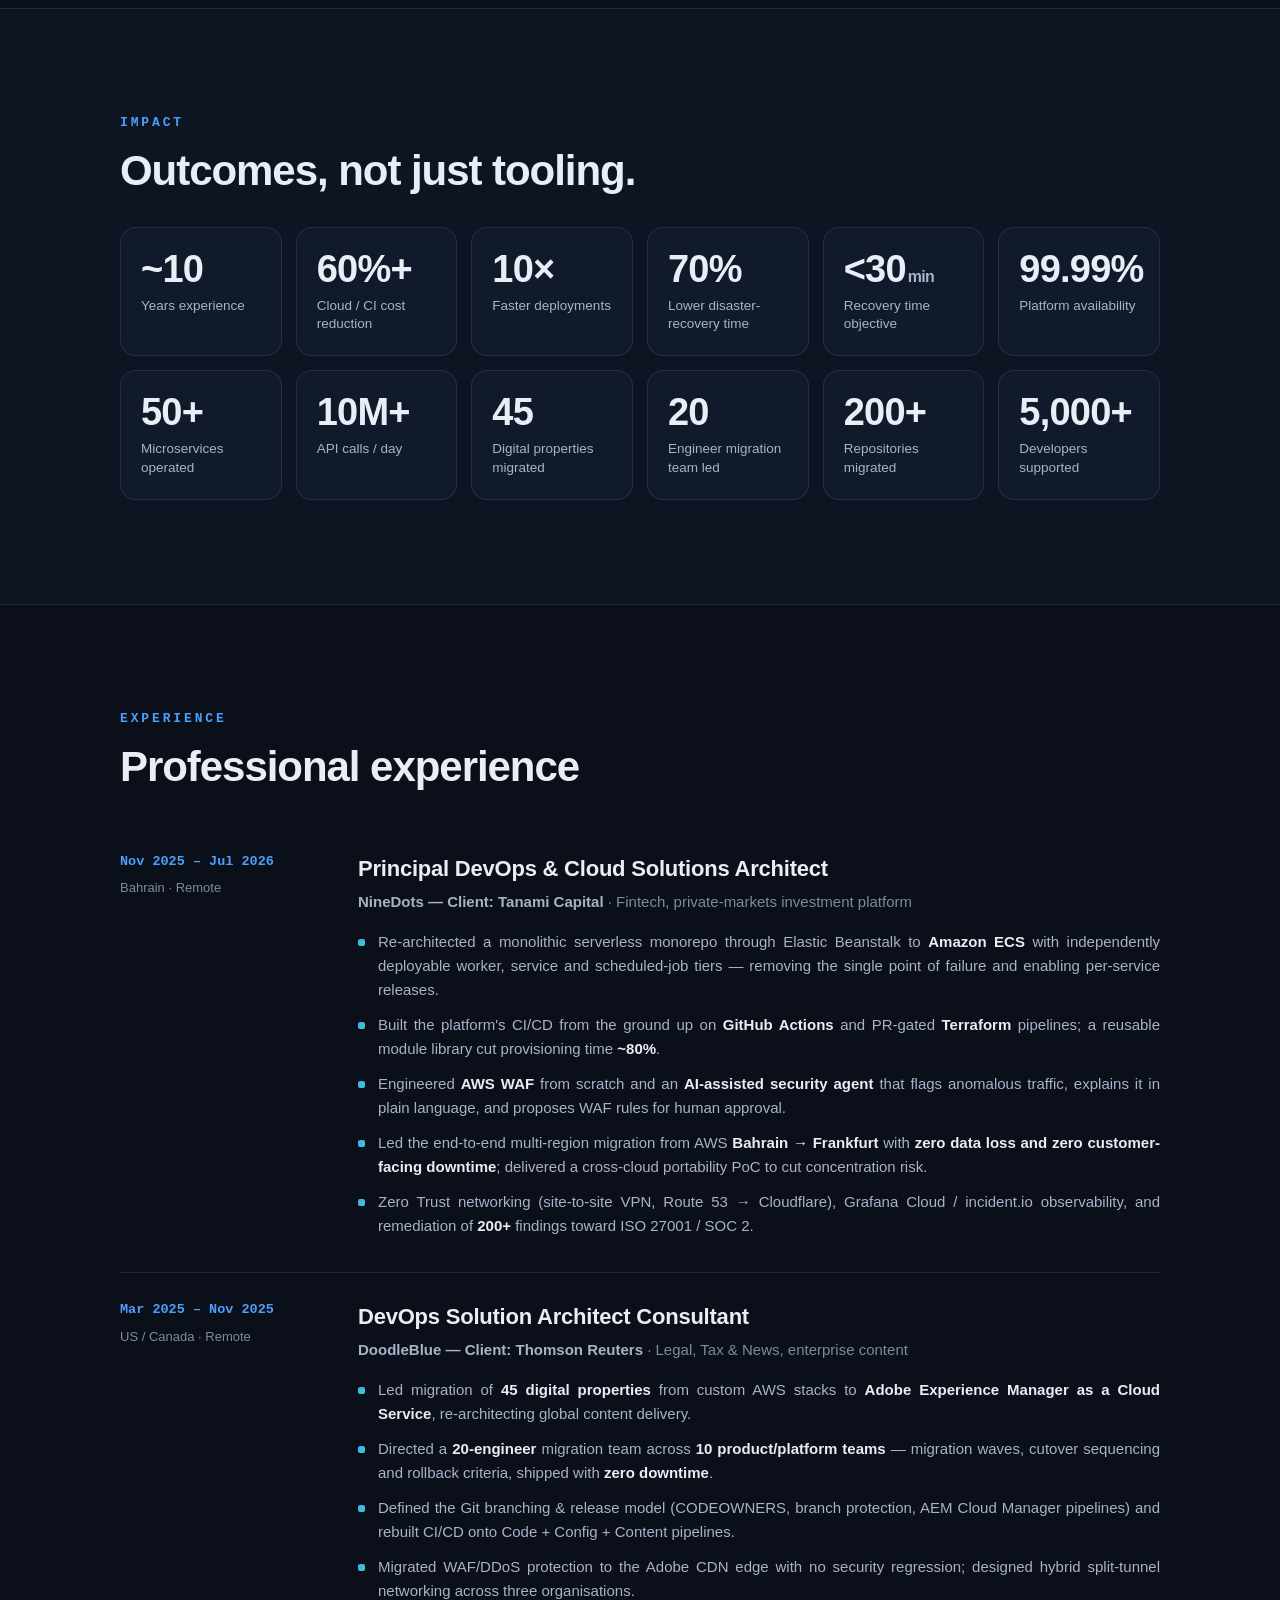
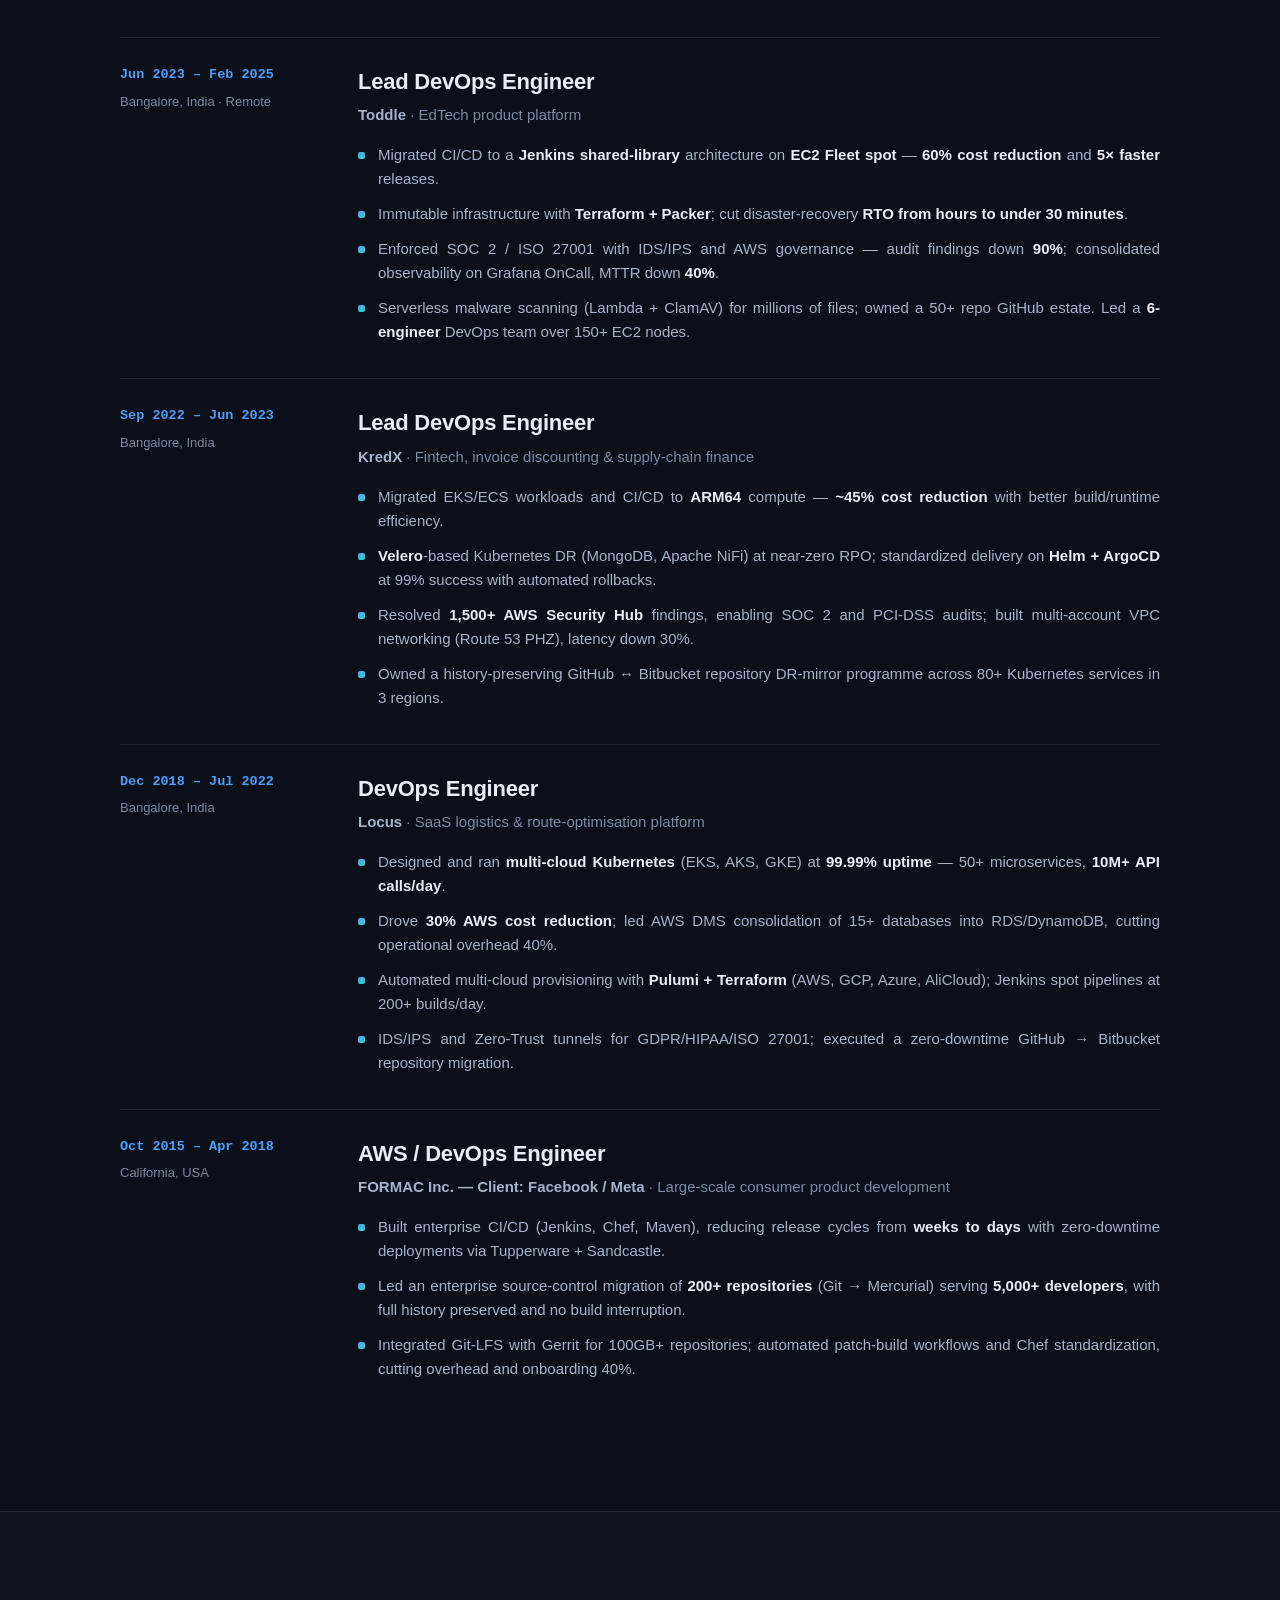
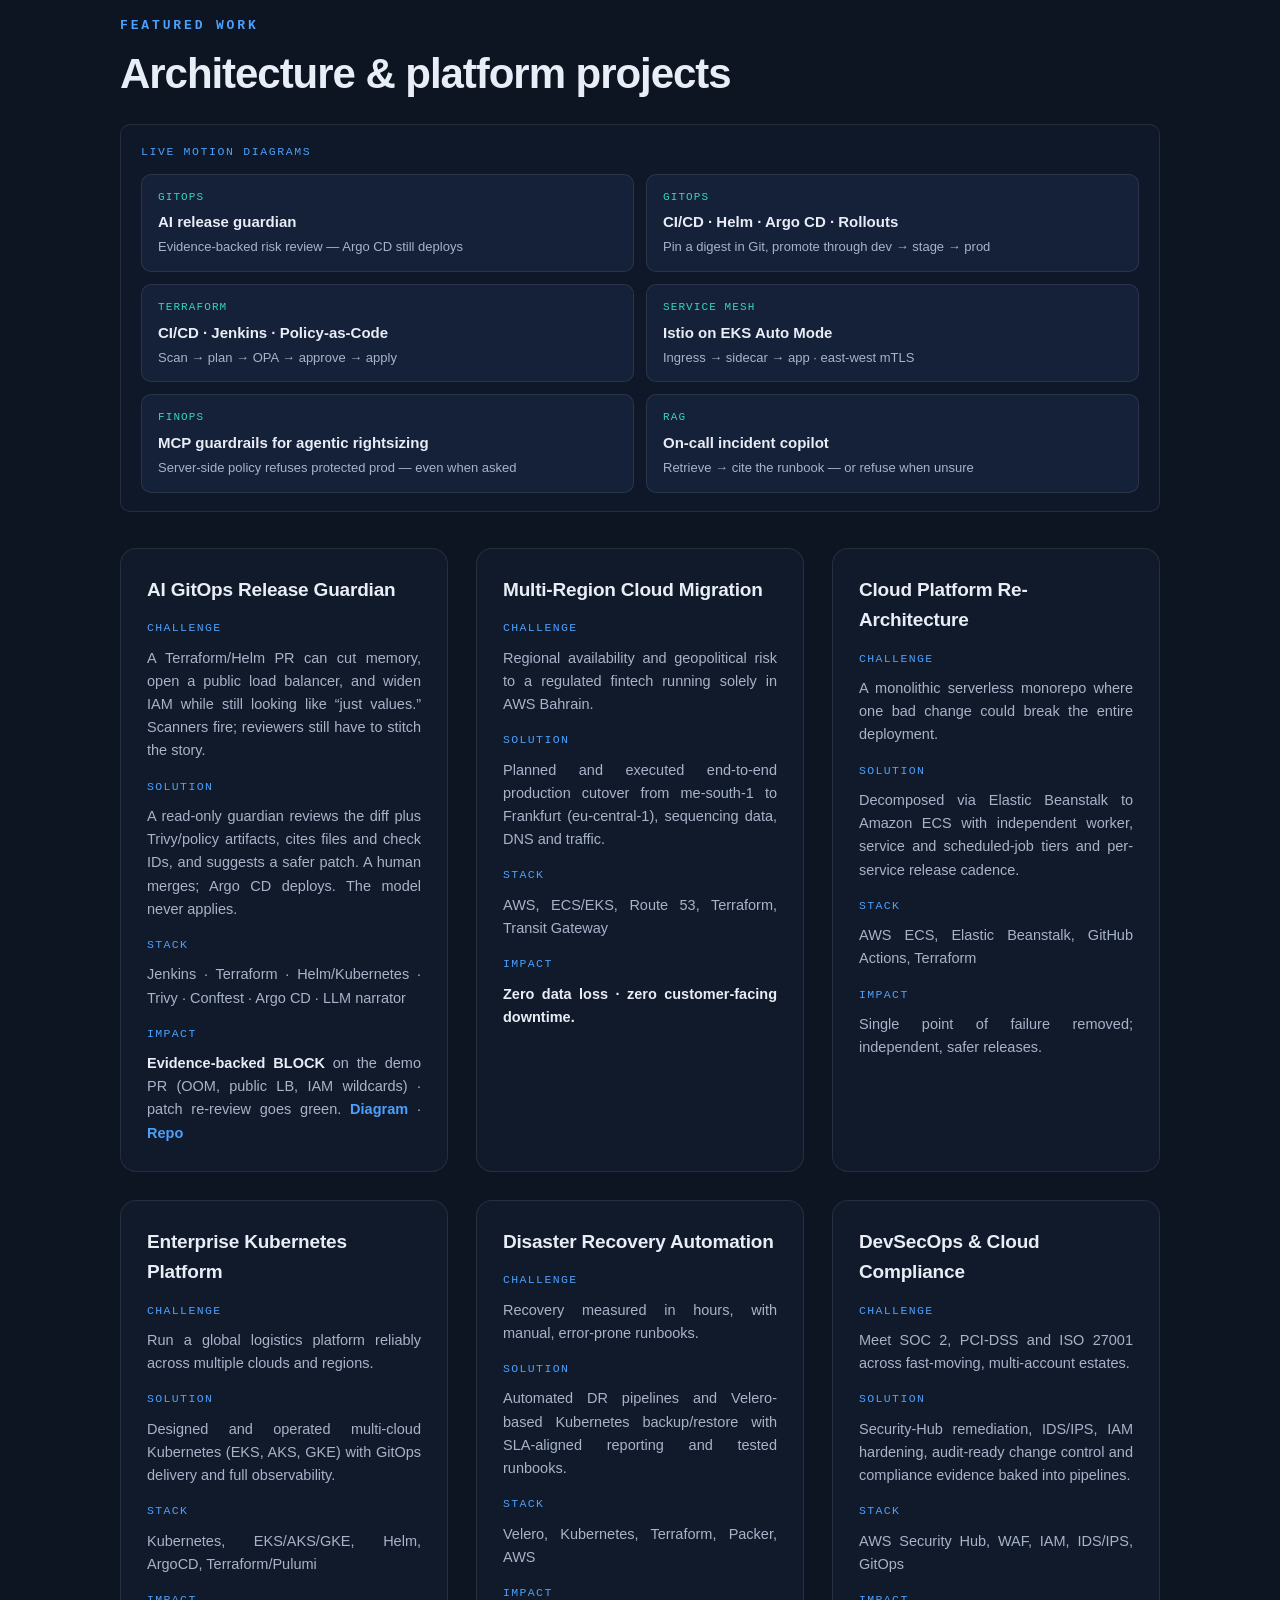
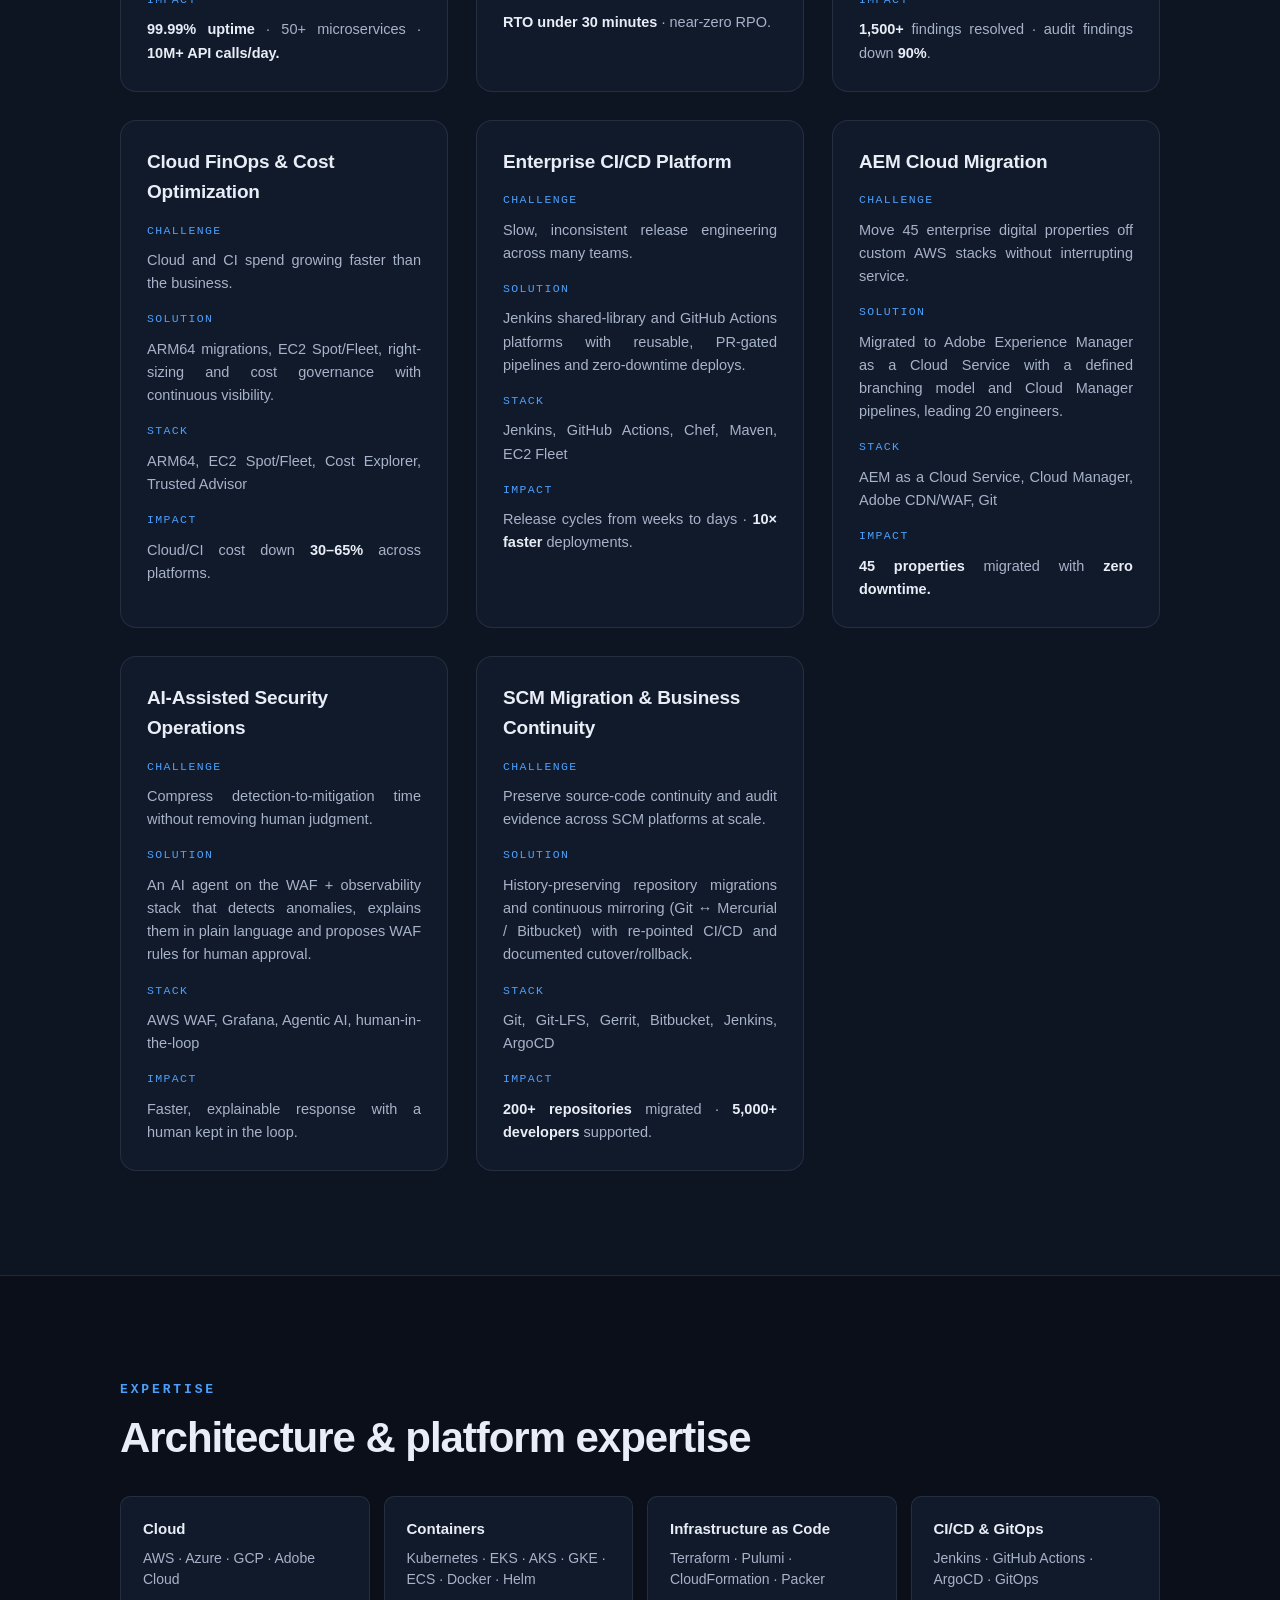
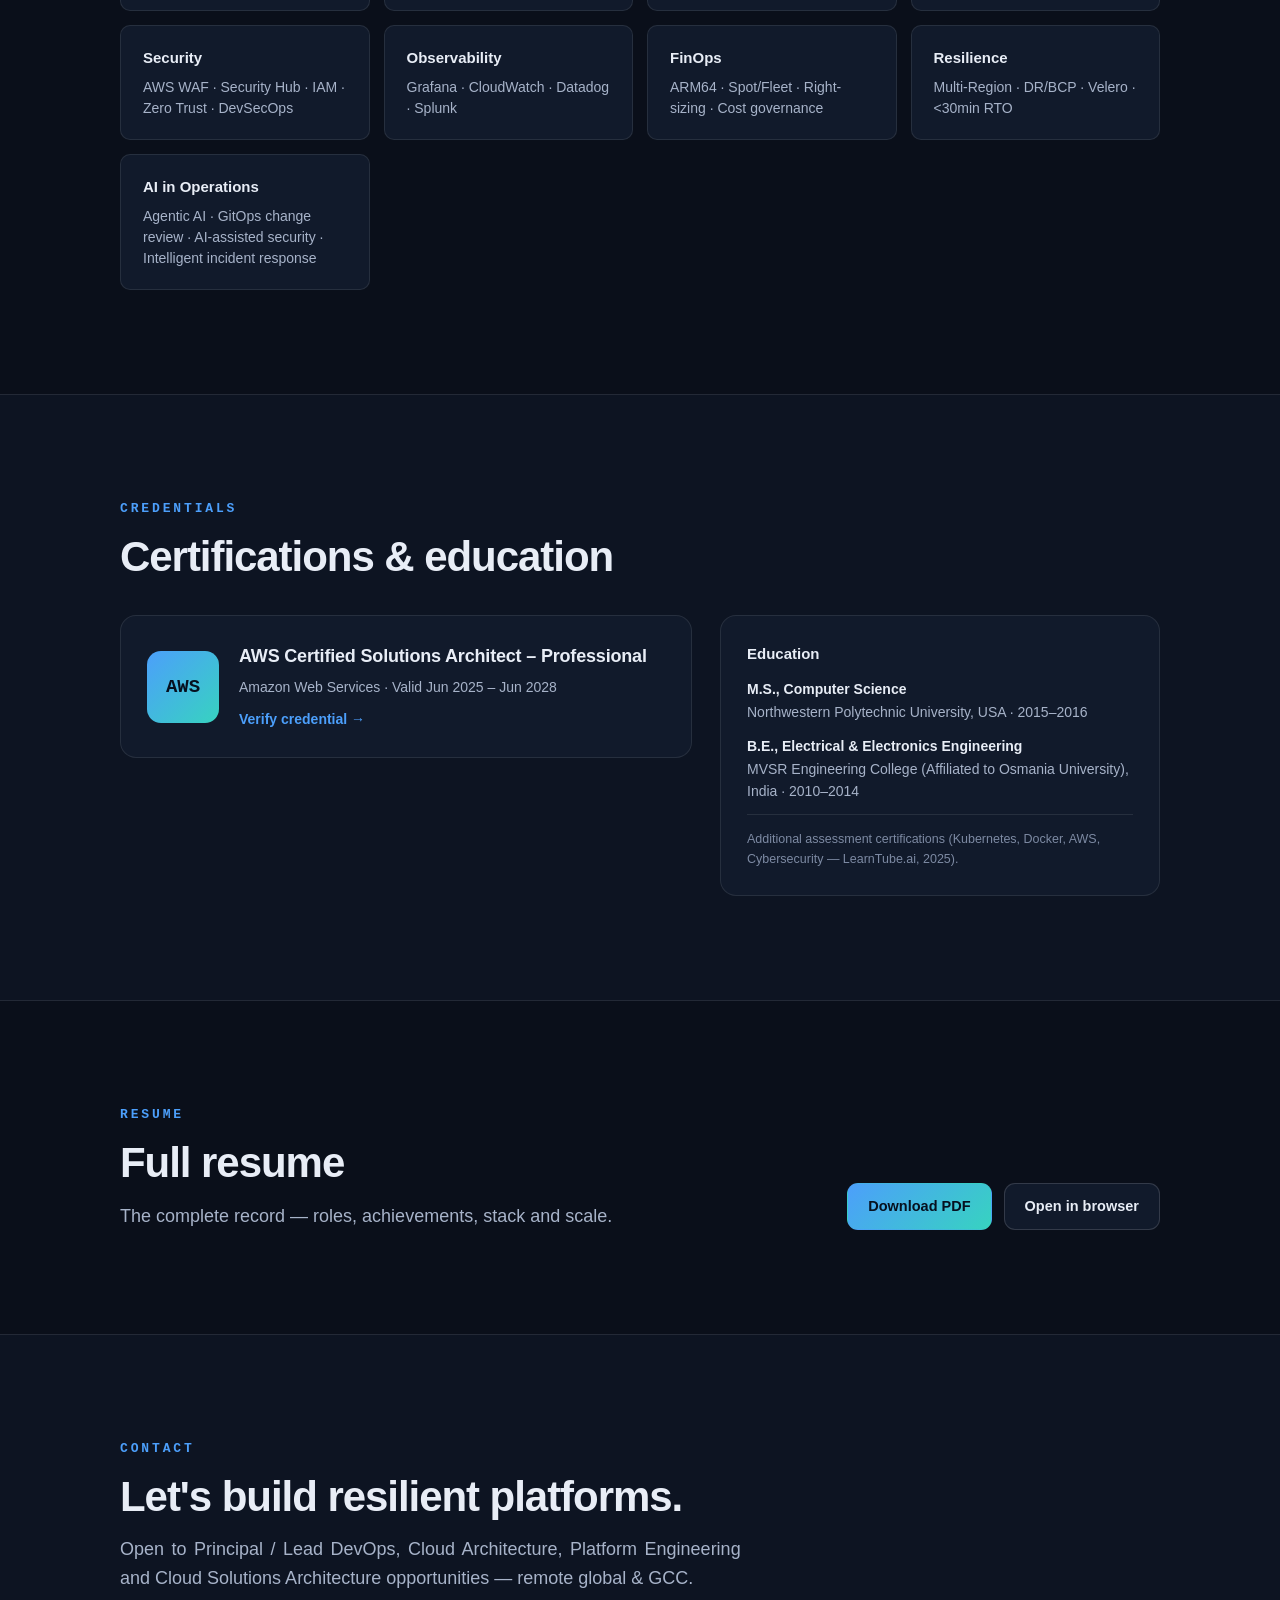
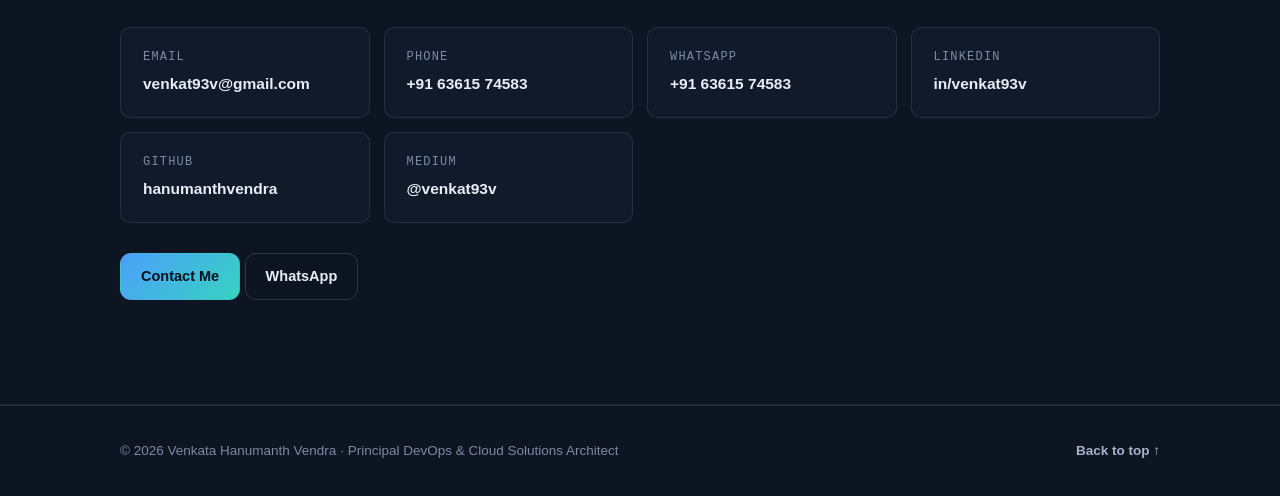
==== commit eeb01acf: "Feature the GitOps Release Guardian on the home page. Add a project card and repo links so the showc" ====
--- a/index.html
+++ b/index.html
@@ -315,6 +315,11 @@
     <div class="demos reveal" aria-label="Interactive architecture diagrams">
       <p class="demos__label">Live motion diagrams</p>
       <div class="demos__row">
+        <a class="demo" href="/gitops-release-guardian/">
+          <span class="demo__k">GitOps</span>
+          <span class="demo__t">AI release guardian</span>
+          <span class="demo__d">Evidence-backed risk review — Argo CD still deploys</span>
+        </a>
         <a class="demo" href="/gitops-argocd-helm/">
           <span class="demo__k">GitOps</span>
           <span class="demo__t">CI/CD · Helm · Argo CD · Rollouts</span>
@@ -340,15 +345,20 @@
           <span class="demo__t">On-call incident copilot</span>
           <span class="demo__d">Retrieve → cite the runbook — or refuse when unsure</span>
         </a>
-        <a class="demo" href="/gitops-release-guardian/">
-          <span class="demo__k">GitOps</span>
-          <span class="demo__t">AI release guardian</span>
-          <span class="demo__d">Evidence-backed risk review — Argo CD still deploys</span>
-        </a>
       </div>
     </div>
 
     <div class="cards" role="list">
+
+      <article class="card reveal" role="listitem">
+        <h3 class="card__t">AI GitOps Release Guardian</h3>
+        <dl class="card__dl">
+          <dt>Challenge</dt><dd>A Terraform/Helm PR can cut memory, open a public load balancer, and widen IAM while still looking like “just values.” Scanners fire; reviewers still have to stitch the story.</dd>
+          <dt>Solution</dt><dd>A read-only guardian reviews the diff plus Trivy/policy artifacts, cites files and check IDs, and suggests a safer patch. A human merges; Argo CD deploys. The model never applies.</dd>
+          <dt>Stack</dt><dd>Jenkins · Terraform · Helm/Kubernetes · Trivy · Conftest · Argo CD · LLM narrator</dd>
+          <dt>Impact</dt><dd><strong>Evidence-backed BLOCK</strong> on the demo PR (OOM, public LB, IAM wildcards) · patch re-review goes green. <a href="/gitops-release-guardian/">Diagram</a> · <a href="https://github.com/hanumanthvendra/ai-gitops-release-guardian" rel="noopener">Repo</a></dd>
+        </dl>
+      </article>
 
       <article class="card reveal" role="listitem">
         <h3 class="card__t">Multi-Region Cloud Migration</h3>
@@ -468,7 +478,7 @@
       <div class="skill reveal" role="listitem"><h3>Observability</h3><p>Grafana · CloudWatch · Datadog · Splunk</p></div>
       <div class="skill reveal" role="listitem"><h3>FinOps</h3><p>ARM64 · Spot/Fleet · Right-sizing · Cost governance</p></div>
       <div class="skill reveal" role="listitem"><h3>Resilience</h3><p>Multi-Region · DR/BCP · Velero · &lt;30min RTO</p></div>
-      <div class="skill reveal" role="listitem"><h3>AI in Operations</h3><p>Agentic AI · AI-assisted security · Intelligent incident response</p></div>
+      <div class="skill reveal" role="listitem"><h3>AI in Operations</h3><p>Agentic AI · GitOps change review · AI-assisted security · Intelligent incident response</p></div>
     </div>
   </div>
 </section>
--- a/assets/css/style.css
+++ b/assets/css/style.css
@@ -189,6 +189,7 @@
 .card__dl dt:first-child{margin-top:0}
 .card__dl dd{font-size:14.5px;color:var(--ink-2);text-align:justify;-webkit-hyphens:auto;hyphens:auto}
 .card__dl dd strong{color:var(--ink);font-weight:650}
+.card__dl dd a{color:var(--accent);font-weight:600}
 @media (prefers-reduced-motion: reduce){ .card:hover{transform:none} }
 
 /* ============ SKILLS ============ */
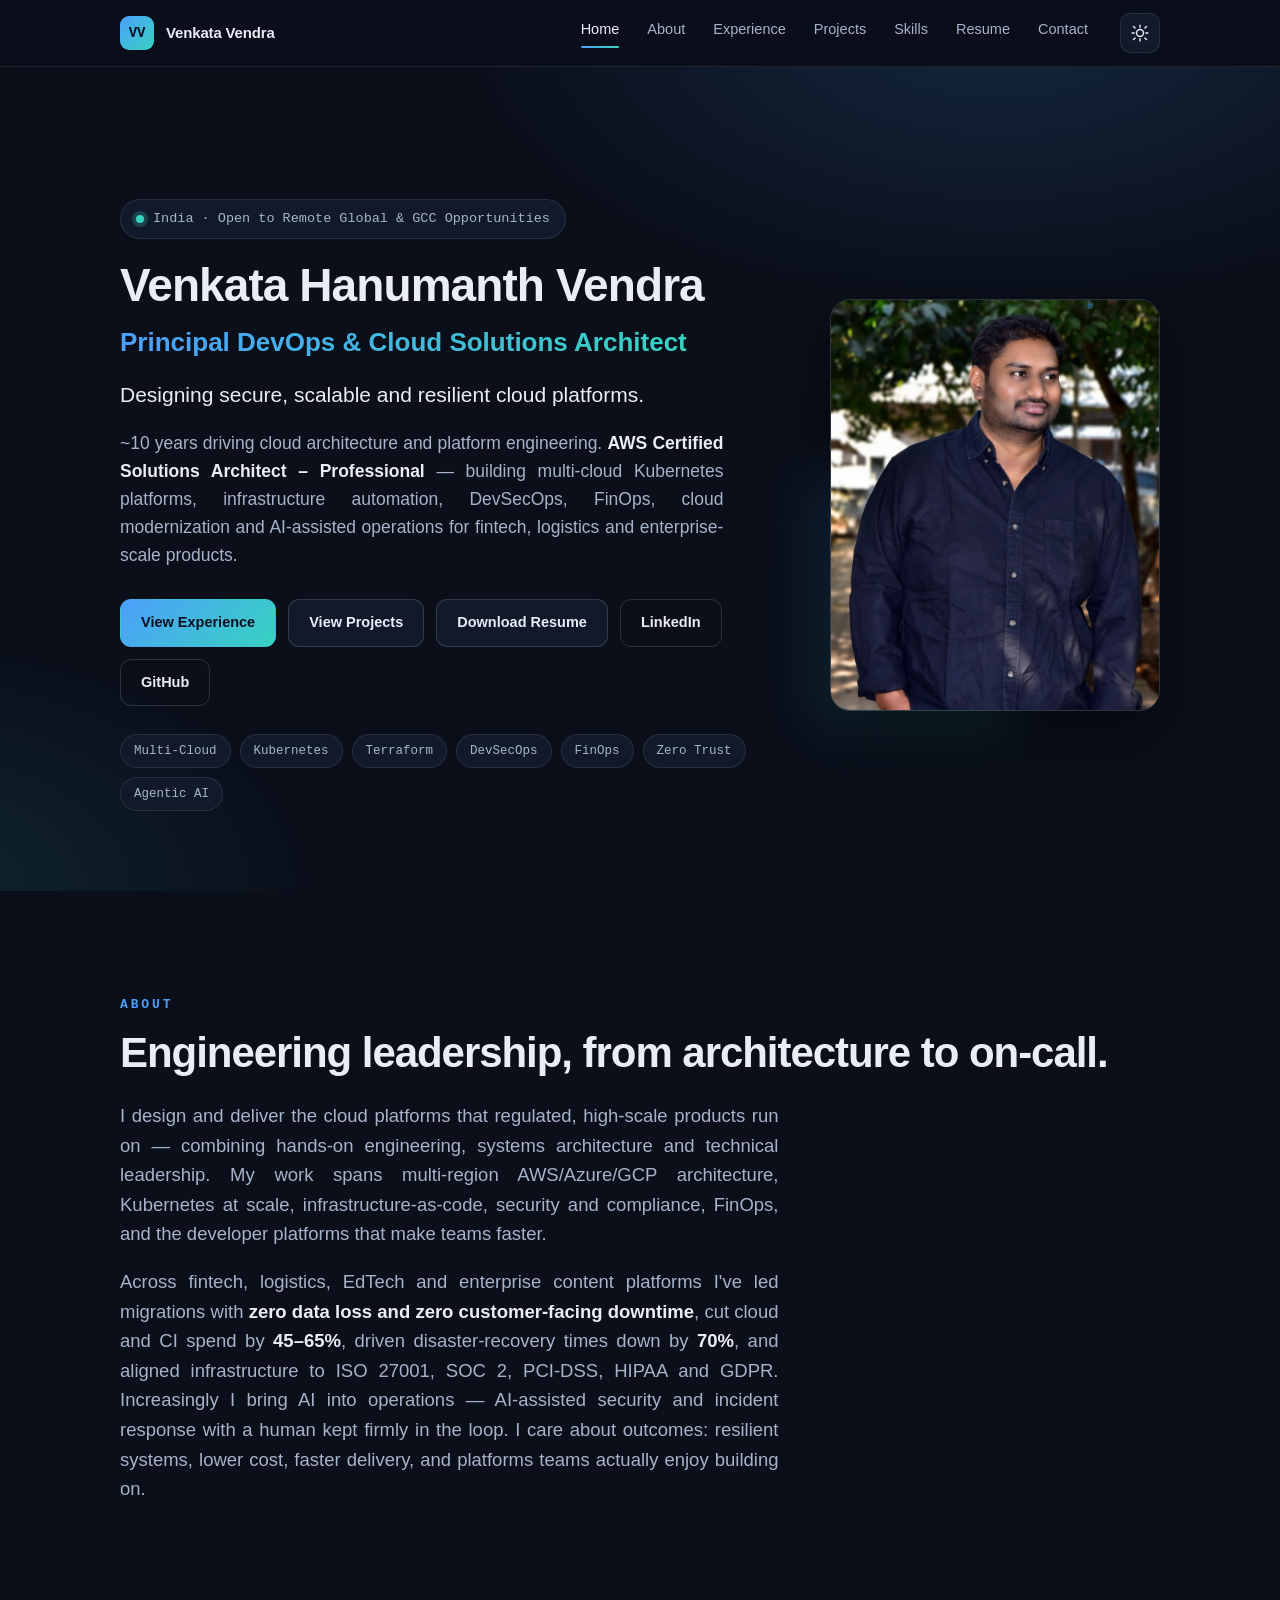
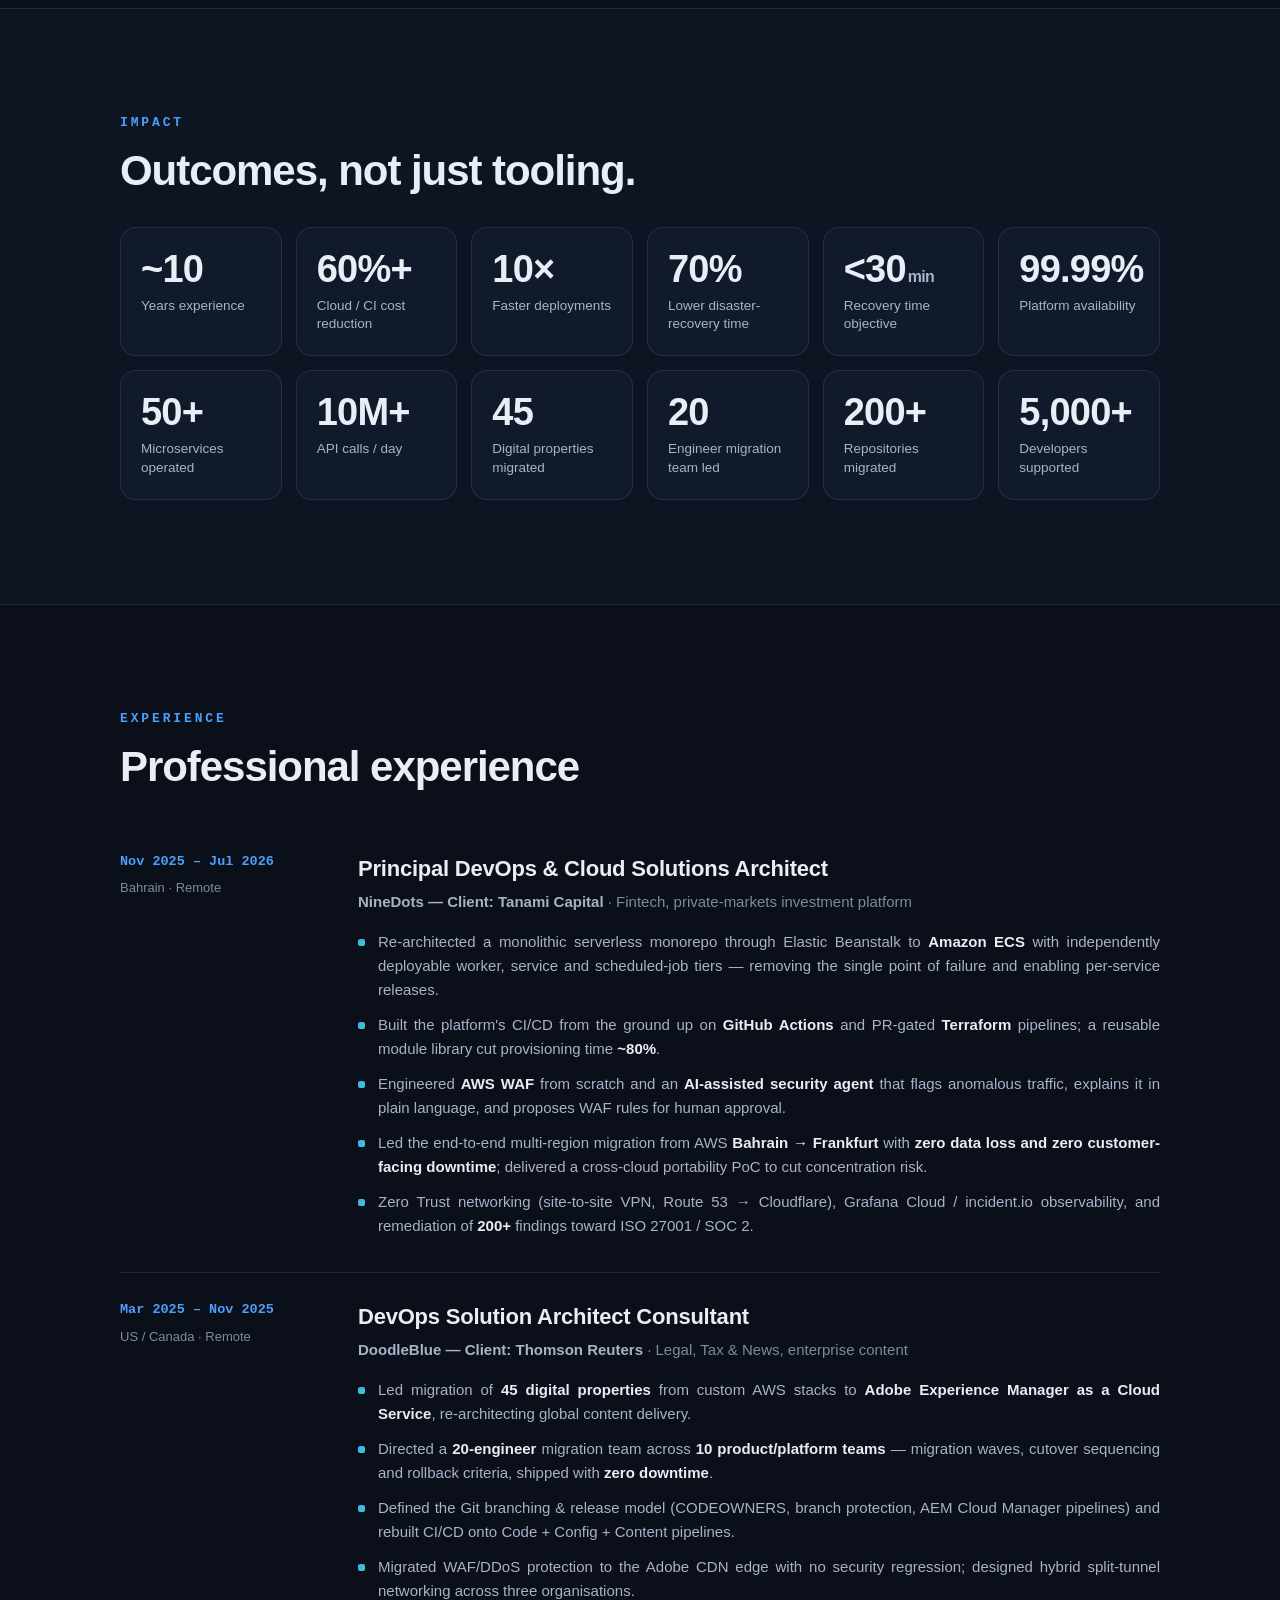
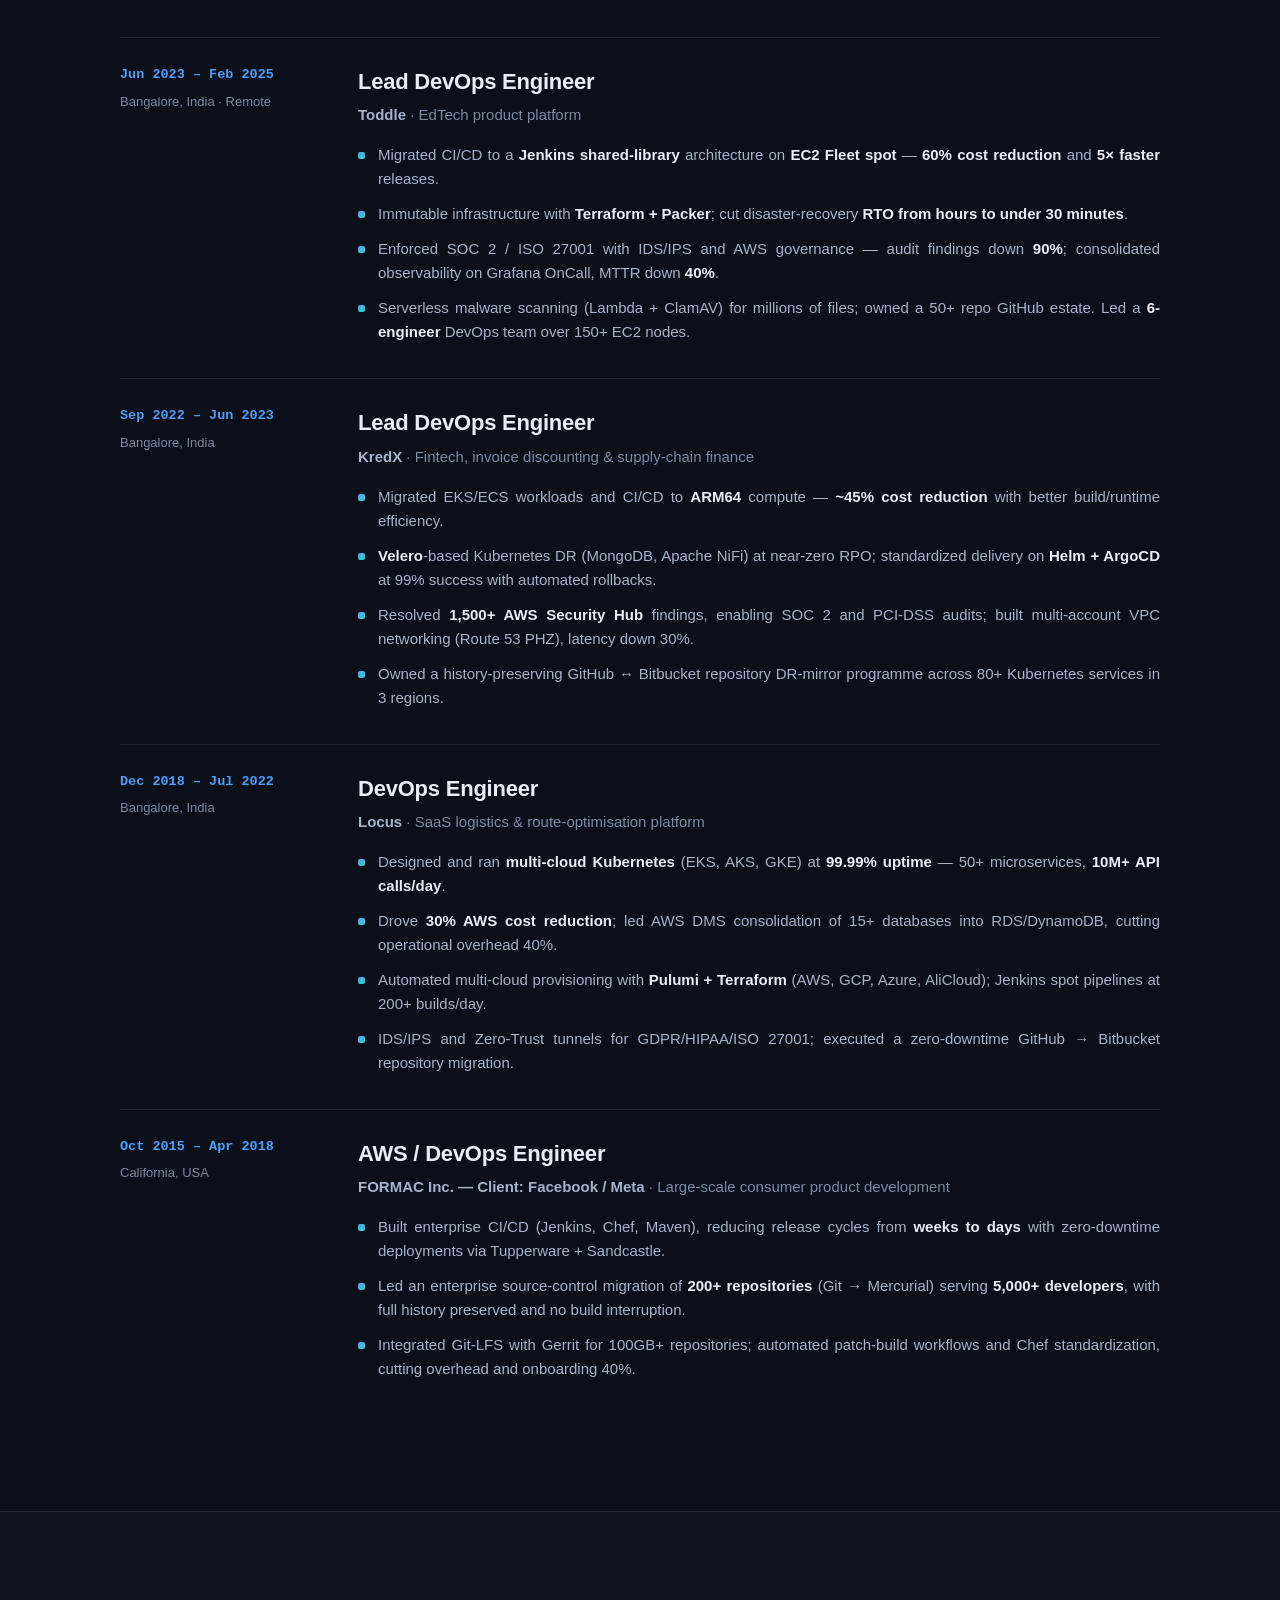
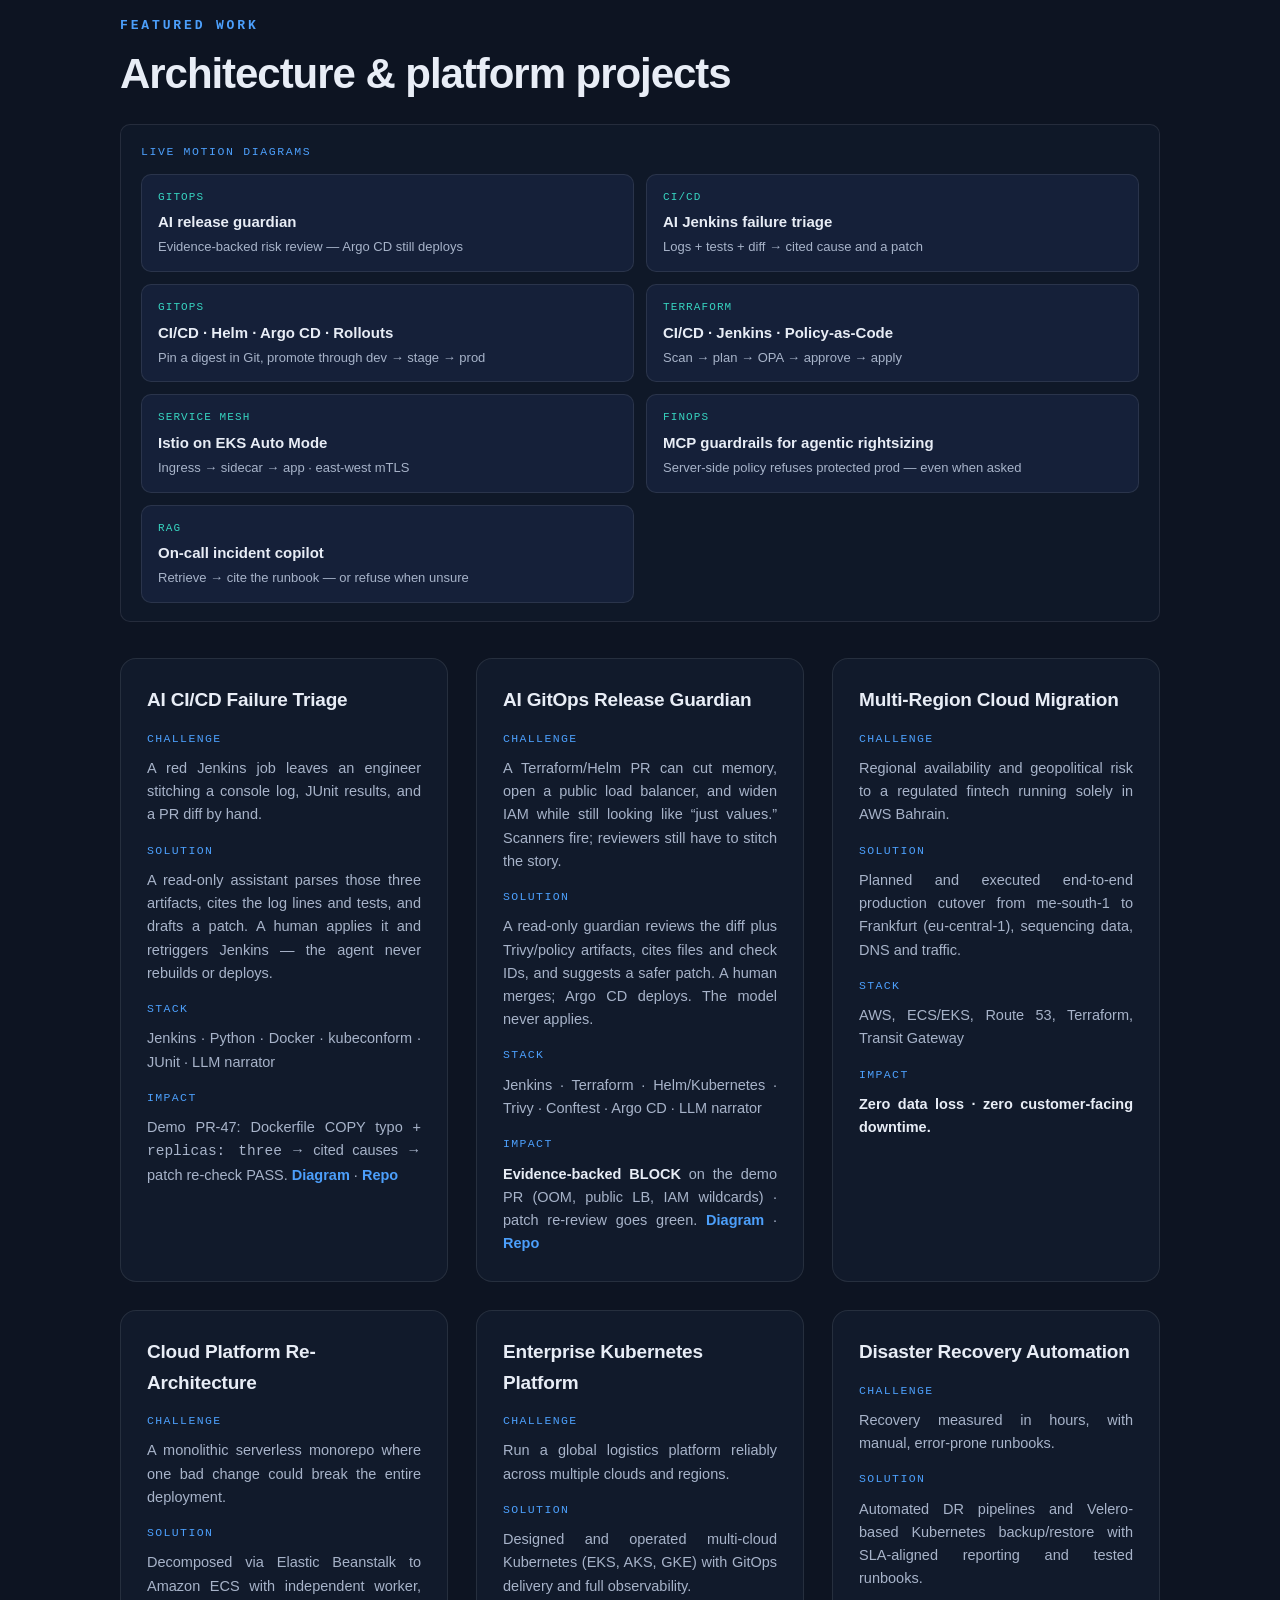
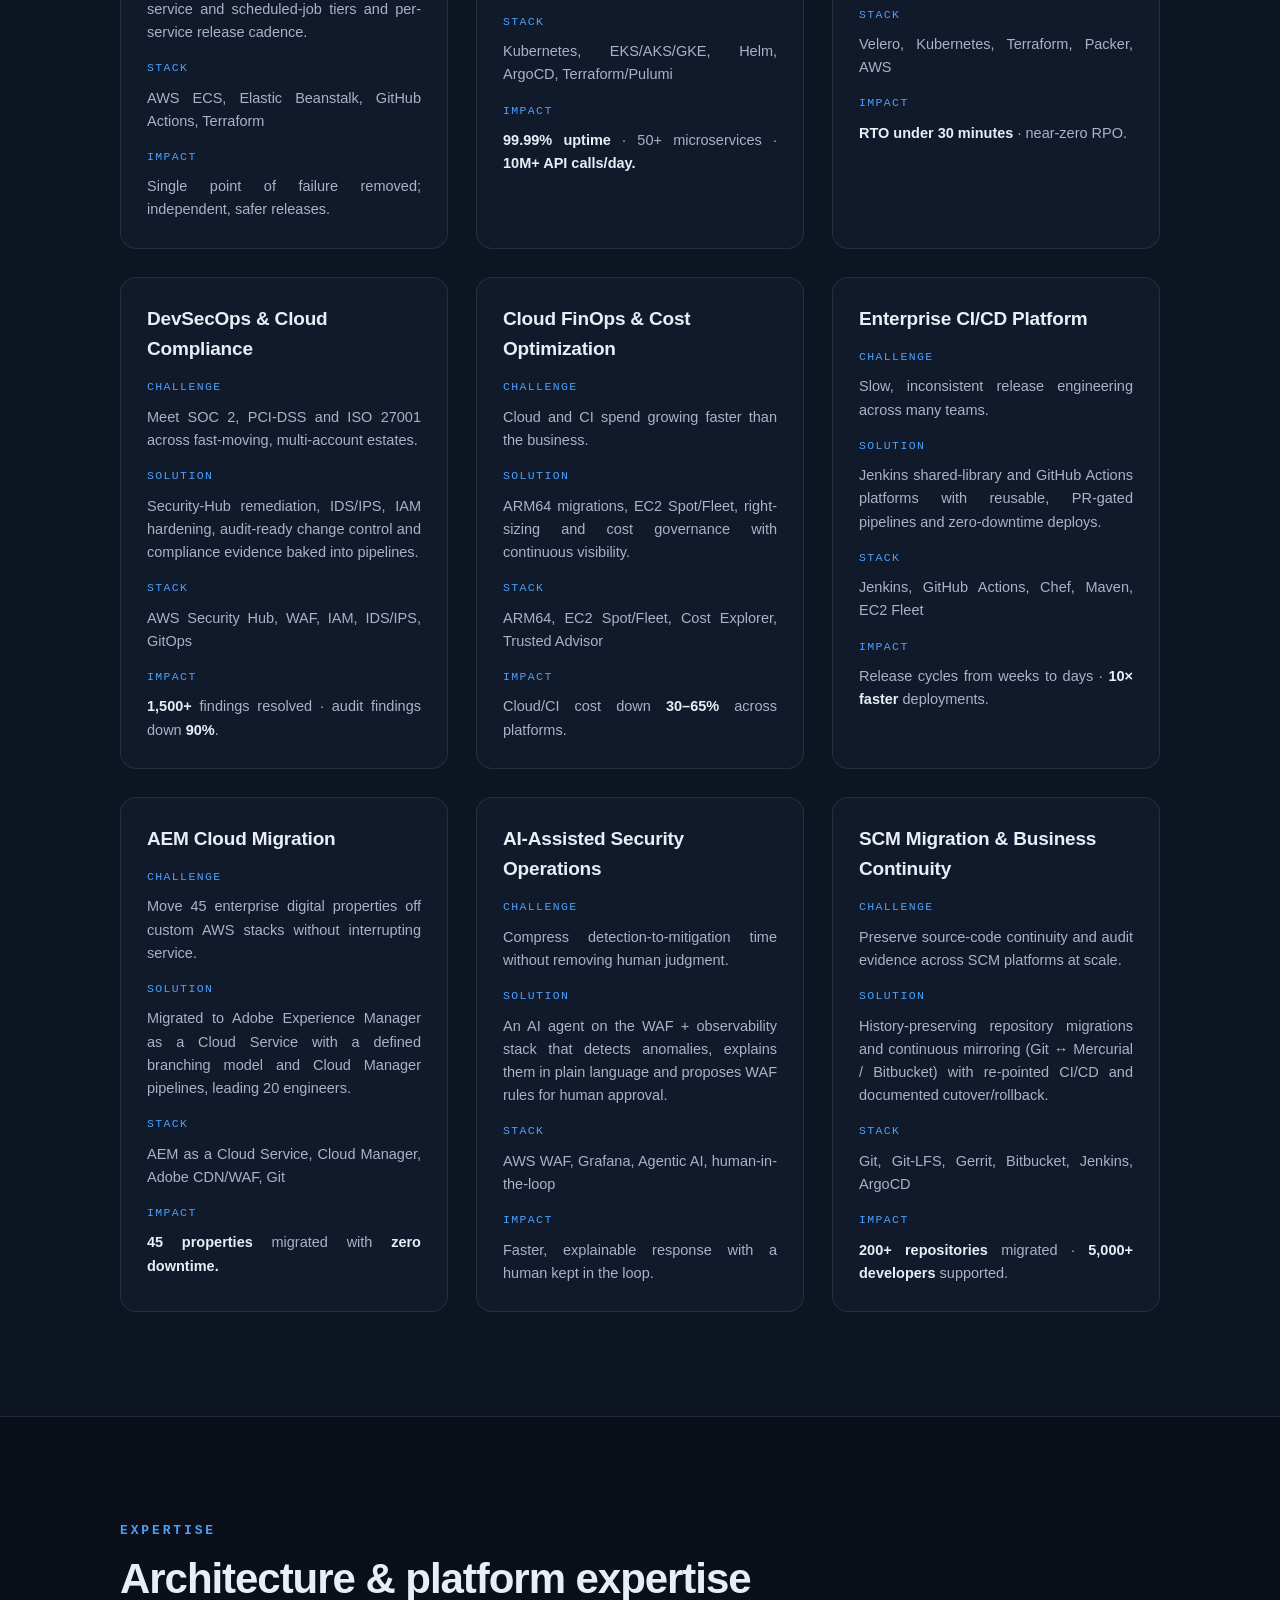
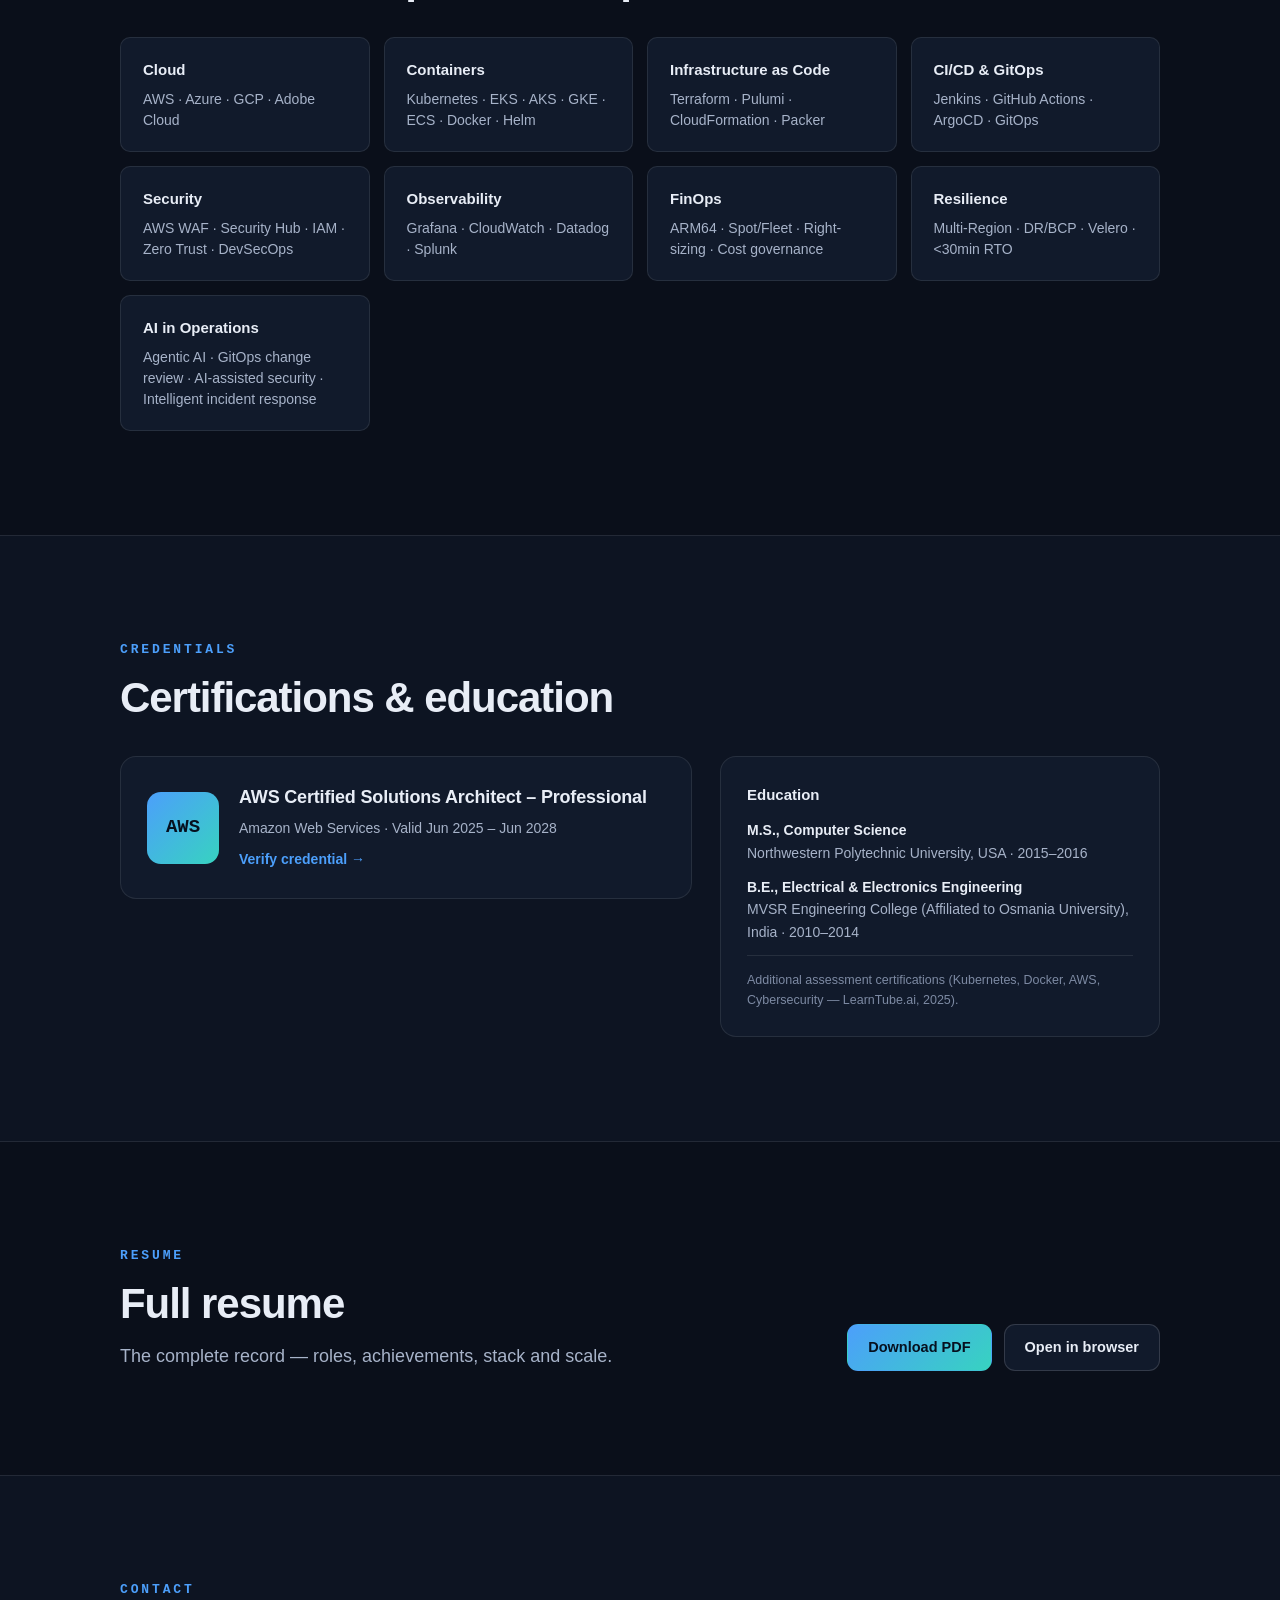
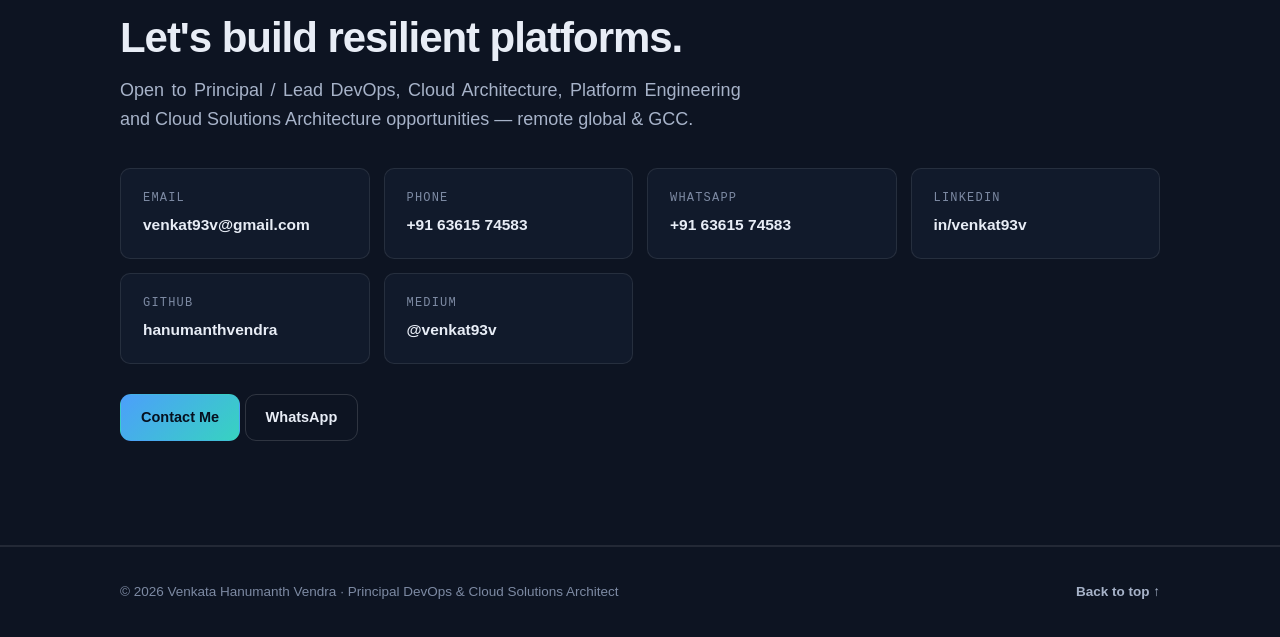
==== commit 59a6958f: "Add CI/CD failure triage motion diagram to the portfolio." ====
--- a/index.html
+++ b/index.html
@@ -320,6 +320,11 @@
           <span class="demo__t">AI release guardian</span>
           <span class="demo__d">Evidence-backed risk review — Argo CD still deploys</span>
         </a>
+        <a class="demo" href="/cicd-failure-triage/">
+          <span class="demo__k">CI/CD</span>
+          <span class="demo__t">AI Jenkins failure triage</span>
+          <span class="demo__d">Logs + tests + diff → cited cause and a patch</span>
+        </a>
         <a class="demo" href="/gitops-argocd-helm/">
           <span class="demo__k">GitOps</span>
           <span class="demo__t">CI/CD · Helm · Argo CD · Rollouts</span>
@@ -349,6 +354,16 @@
     </div>
 
     <div class="cards" role="list">
+
+      <article class="card reveal" role="listitem">
+        <h3 class="card__t">AI CI/CD Failure Triage</h3>
+        <dl class="card__dl">
+          <dt>Challenge</dt><dd>A red Jenkins job leaves an engineer stitching a console log, JUnit results, and a PR diff by hand.</dd>
+          <dt>Solution</dt><dd>A read-only assistant parses those three artifacts, cites the log lines and tests, and drafts a patch. A human applies it and retriggers Jenkins — the agent never rebuilds or deploys.</dd>
+          <dt>Stack</dt><dd>Jenkins · Python · Docker · kubeconform · JUnit · LLM narrator</dd>
+          <dt>Impact</dt><dd>Demo PR-47: Dockerfile COPY typo + <code>replicas: three</code> → cited causes → patch re-check PASS. <a href="/cicd-failure-triage/">Diagram</a> · <a href="https://github.com/hanumanthvendra/ai-cicd-failure-triage" rel="noopener">Repo</a></dd>
+        </dl>
+      </article>
 
       <article class="card reveal" role="listitem">
         <h3 class="card__t">AI GitOps Release Guardian</h3>
